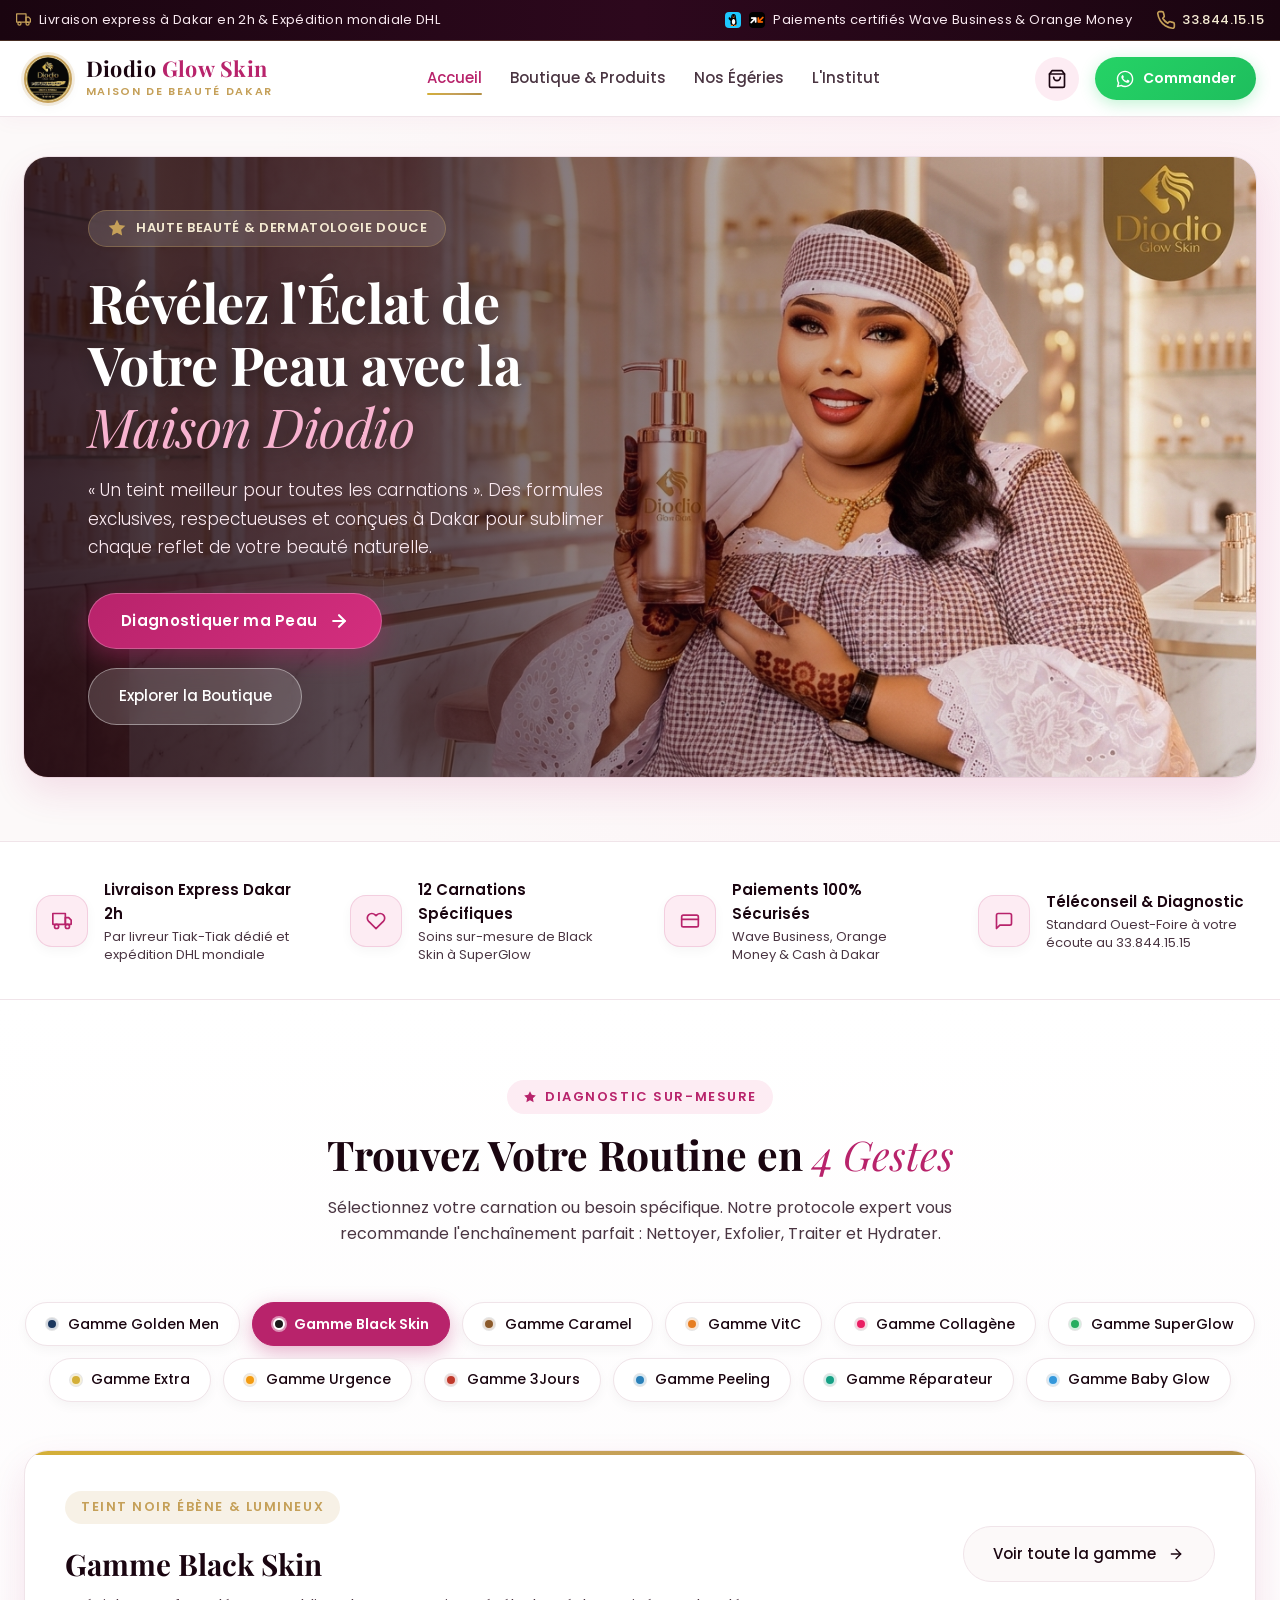
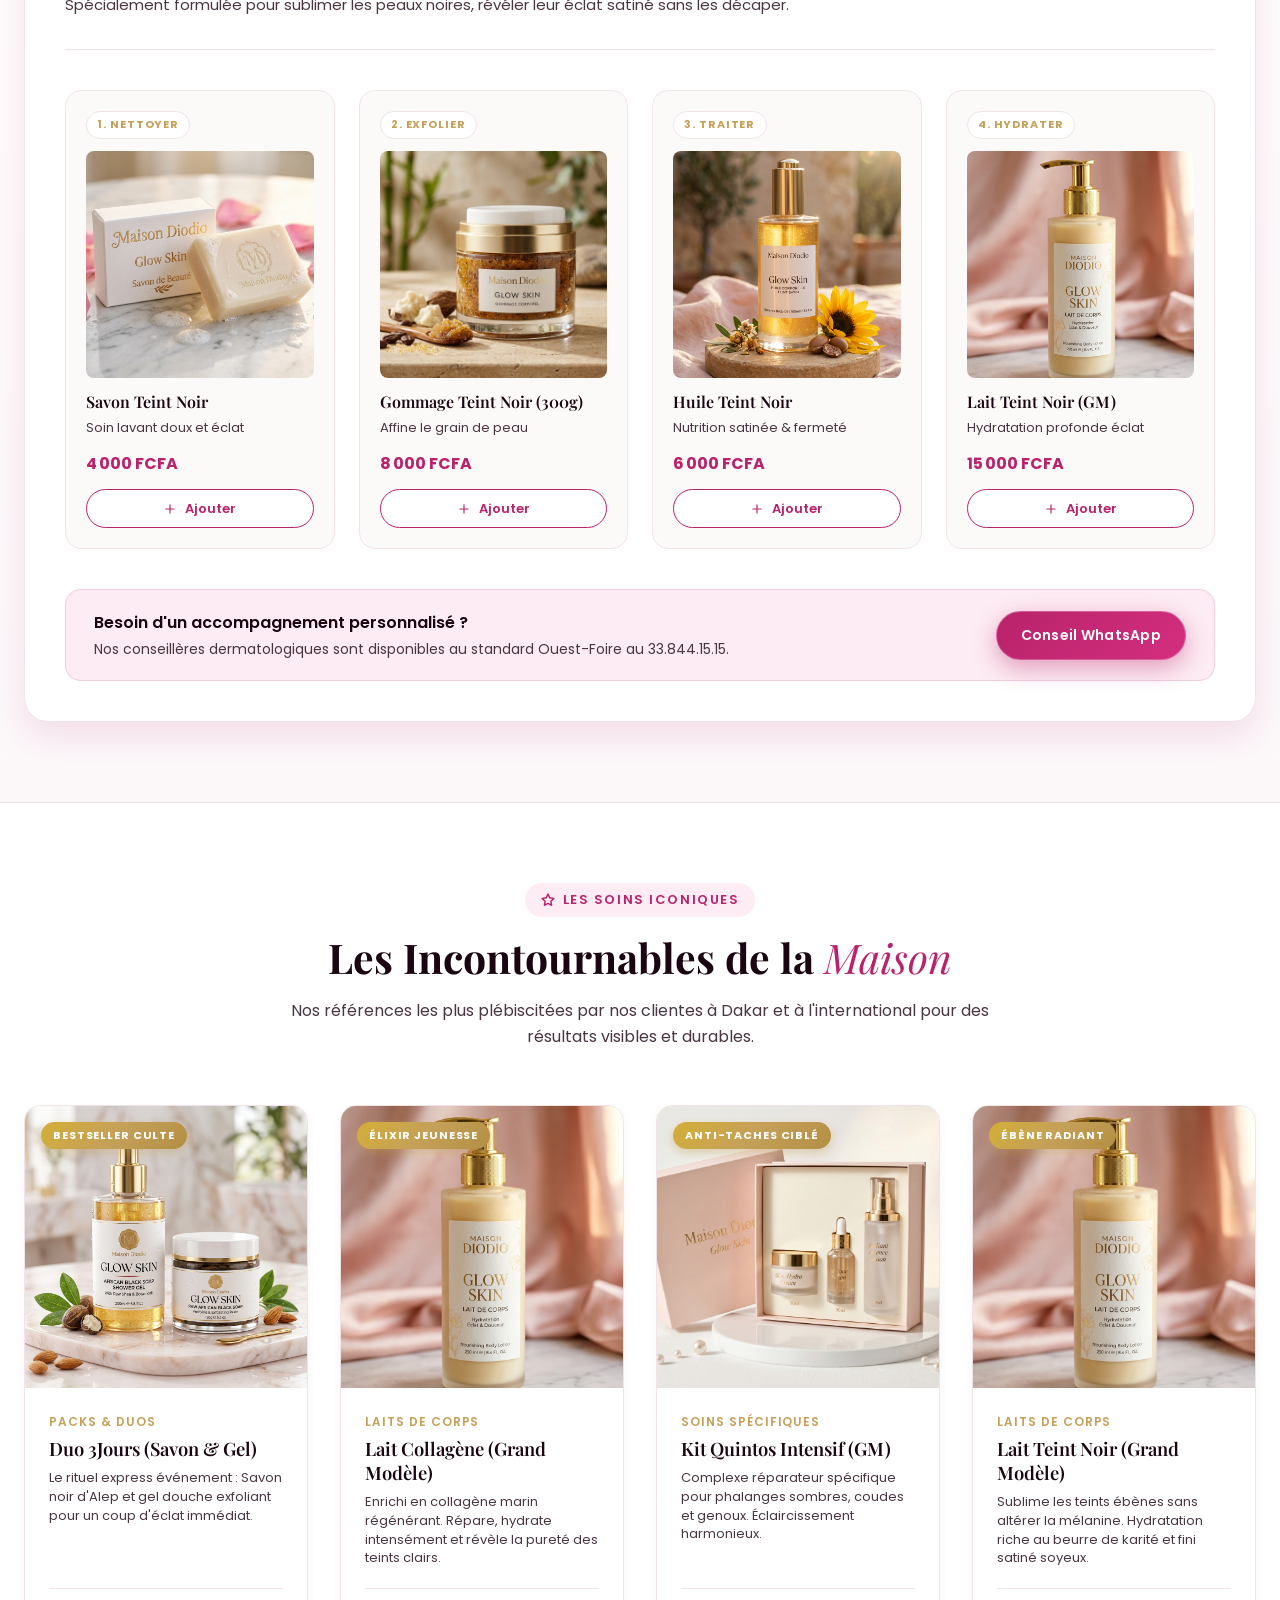
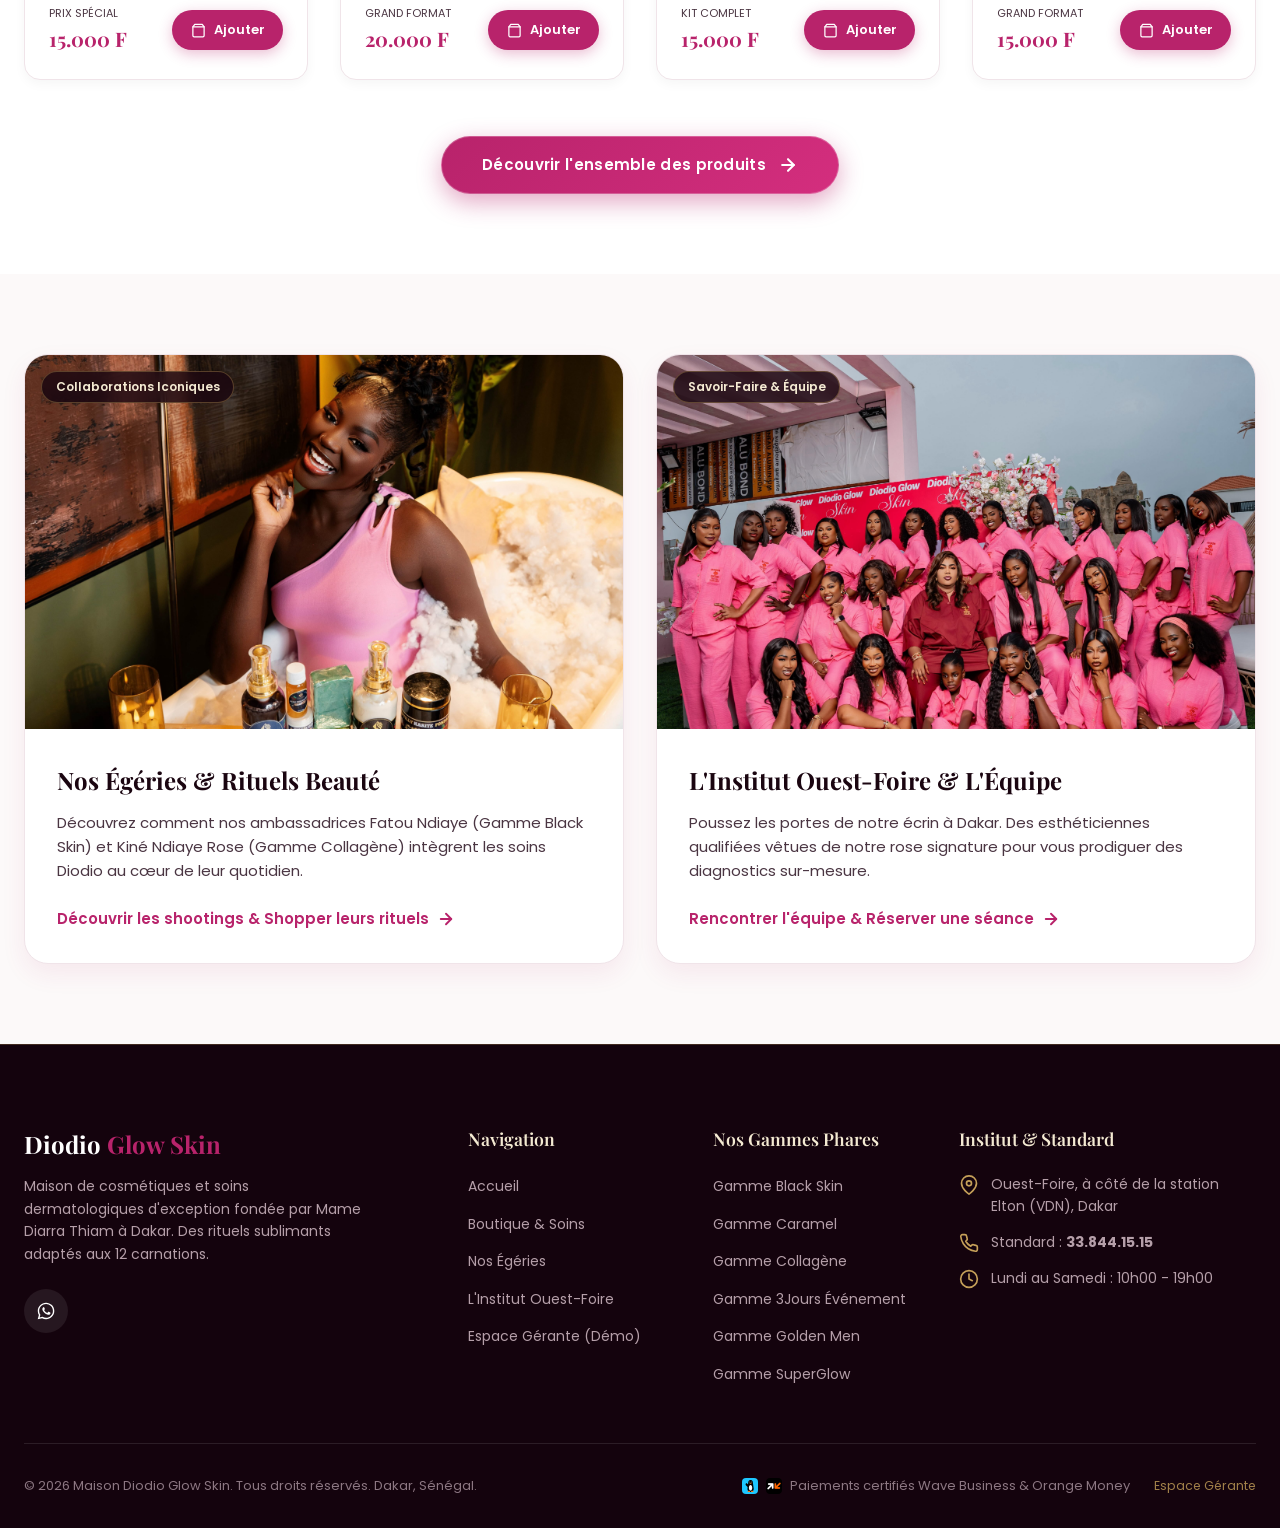
==== index.html @ 4cd46948 "feat: site e-commerce officiel Maison Diodio Glow Skin Dakar" ====
<!DOCTYPE html>
<html lang="fr">
<head>
  <meta charset="UTF-8">
  <meta name="viewport" content="width=device-width, initial-scale=1.0">
  <title>Maison Diodio Glow Skin — Haute Beauté & Soins pour Toutes les Carnations</title>
  <meta name="description" content="Découvrez les rituels de beauté et soins dermatologiques de la Maison Diodio Glow Skin à Dakar. Produits adaptés aux 12 carnations, livraison express 2h et paiement Wave / Orange Money.">
  <link rel="icon" type="image/jpeg" href="assets/images/logo.jpg">

  <!-- Polices Google Fonts (Playfair Display & Poppins) -->
  <link rel="preconnect" href="https://fonts.googleapis.com">
  <link rel="preconnect" href="https://fonts.gstatic.com" crossorigin>
  <link href="https://fonts.googleapis.com/css2?family=Playfair+Display:ital,wght@0,400;0,600;0,700;1,400&family=Poppins:wght@300;400;500;600;700&display=swap" rel="stylesheet">

  <!-- Feuille de styles -->
  <link rel="stylesheet" href="assets/css/style.css">
</head>
<body>

  <!-- ==========================================================================
       BARRE D'ANNONCE SUPÉRIEURE (TOP ANNOUNCEMENT BAR)
       ========================================================================== -->
  <aside class="top-bar" aria-label="Informations de livraison et contact">
    <div class="top-bar-inner">
      <div class="top-bar-item">
        <!-- Icône SVG Camionnette de livraison -->
        <span class="svg-icon gold">
          <svg viewBox="0 0 24 24" fill="none" stroke="currentColor" stroke-width="2" stroke-linecap="round" stroke-linejoin="round">
            <rect x="1" y="3" width="15" height="13"></rect>
            <polygon points="16 8 20 8 23 11 23 16 16 16 8"></polygon>
            <circle cx="5.5" cy="18.5" r="2.5"></circle>
            <circle cx="18.5" cy="18.5" r="2.5"></circle>
          </svg>
        </span>
        <span>Livraison express à Dakar en 2h & Expédition mondiale DHL</span>
      </div>

      <div class="top-bar-right">
        <div class="top-bar-item" style="display: flex; align-items: center; gap: 8px;">
          <img src="assets/images/wave_official_icon.png" alt="Wave" width="16" height="16" style="border-radius: 4px;">
          <img src="assets/images/orange_money_official_icon.png" alt="Orange Money" width="16" height="16" style="border-radius: 4px;">
          <span>Paiements certifiés Wave Business & Orange Money</span>
        </div>

        <a href="tel:338441515" class="top-bar-link">
          <!-- Icône SVG Téléphone -->
          <span class="svg-icon gold">
            <svg viewBox="0 0 24 24" fill="none" stroke="currentColor" stroke-width="2" stroke-linecap="round" stroke-linejoin="round">
              <path d="M22 16.92v3a2 2 0 0 1-2.18 2 19.79 19.79 0 0 1-8.63-3.07 19.5 19.5 0 0 1-6-6 19.79 19.79 0 0 1-3.07-8.67A2 2 0 0 1 4.11 2h3a2 2 0 0 1 2 1.72 12.84 12.84 0 0 0 .7 2.81 2 2 0 0 1-.45 2.11L8.09 9.91a16 16 0 0 0 6 6l1.27-1.27a2 2 0 0 1 2.11-.45 12.84 12.84 0 0 0 2.81.7A2 2 0 0 1 22 16.92z"></path>
            </svg>
          </span>
          <span>33.844.15.15</span>
        </a>
      </div>
    </div>
  </aside>

  <!-- ==========================================================================
       EN-TÊTE PRINCIPAL (STICKY HEADER)
       ========================================================================== -->
  <header class="main-header" id="main-header">
    <div class="header-container">
      <!-- Logo et Identité -->
      <a href="index.html" class="brand-logo-link" aria-label="Maison Diodio Glow Skin - Retour à l'accueil">
        <div class="brand-logo-badge">
          <img src="assets/images/logo.jpg" alt="Logo officiel Maison Diodio Glow Skin" width="48" height="48">
        </div>
        <div class="brand-name-group">
          <span class="brand-title">Diodio <span>Glow Skin</span></span>
          <span class="brand-subtitle">Maison de Beauté Dakar</span>
        </div>
      </a>

      <!-- Menu de Navigation Multi-Pages -->
      <nav class="nav-menu-wrapper" aria-label="Navigation principale">
        <ul class="nav-menu">
          <li><a href="index.html" class="nav-link active">Accueil</a></li>
          <li><a href="catalogue.html" class="nav-link">Boutique & Produits</a></li>
          <li><a href="egeries.html" class="nav-link">Nos Égéries</a></li>
          <li><a href="institut.html" class="nav-link">L'Institut</a></li>
        </ul>
      </nav>

      <!-- Actions Rapides -->
      <div class="header-actions">
        <!-- Bouton Panier avec Badge -->
        <button type="button" class="icon-button" id="cart-drawer-trigger" aria-label="Ouvrir le panier de commande">
          <!-- Icône SVG Sac de Shopping -->
          <span class="svg-icon">
            <svg viewBox="0 0 24 24" fill="none" stroke="currentColor" stroke-width="2" stroke-linecap="round" stroke-linejoin="round">
              <path d="M6 2L3 6v14a2 2 0 0 0 2 2h14a2 2 0 0 0 2-2V6l-3-4z"></path>
              <line x1="3" y1="6" x2="21" y2="6"></line>
              <path d="M16 10a4 4 0 0 1-8 0"></path>
            </svg>
          </span>
          <span class="badge-count cart-count" style="display: none;">0</span>
        </button>

        <!-- Bouton WhatsApp Officiel -->
        <a href="https://wa.me/221785466969?text=Bonjour%20Maison%20Diodio%20Glow%20Skin,%20je%20souhaite%20des%20conseils%20pour%20ma%20peau." target="_blank" rel="noopener noreferrer" class="btn-whatsapp-header">
          <!-- Icône SVG WhatsApp -->
          <span class="svg-icon white">
            <svg viewBox="0 0 24 24" fill="currentColor">
              <path d="M12.04 2C6.58 2 2.13 6.45 2.13 11.91C2.13 13.66 2.59 15.36 3.45 16.86L2.05 22L7.3 20.62C8.75 21.41 10.38 21.83 12.04 21.83C17.5 21.83 21.95 17.38 21.95 11.92C21.95 9.27 20.92 6.78 19.05 4.91C17.18 3.03 14.69 2 12.04 2M12.05 3.67C14.25 3.67 16.31 4.53 17.87 6.09C19.42 7.65 20.28 9.72 20.28 11.92C20.28 16.46 16.58 20.15 12.04 20.15C10.56 20.15 9.11 19.76 7.85 19L7.55 18.83L4.43 19.65L5.26 16.61L5.06 16.29C4.24 15 3.8 13.47 3.8 11.91C3.81 7.37 7.5 3.67 12.05 3.67M9.11 7.44C8.94 7.44 8.68 7.5 8.46 7.74C8.24 7.97 7.62 8.56 7.62 9.77C7.62 10.97 8.5 12.13 8.62 12.29C8.75 12.45 10.3 14.86 12.71 15.86C14.71 16.69 15.12 16.53 15.56 16.49C16 16.45 17 15.9 17.2 15.32C17.41 14.75 17.41 14.26 17.34 14.15C17.28 14.05 17.11 13.99 16.85 13.86C16.6 13.73 15.36 13.12 15.13 13.04C14.9 12.95 14.73 12.91 14.56 13.16C14.39 13.41 13.91 13.99 13.77 14.15C13.62 14.31 13.48 14.33 13.22 14.21C12.97 14.08 12.15 13.81 11.18 12.95C10.43 12.28 9.92 11.45 9.77 11.2C9.62 10.95 9.76 10.81 9.88 10.69C10 10.58 10.14 10.4 10.27 10.25C10.4 10.1 10.44 9.98 10.53 9.82C10.62 9.66 10.57 9.51 10.51 9.38C10.45 9.26 9.96 8.07 9.76 7.57C9.56 7.09 9.35 7.15 9.19 7.15L9.11 7.44Z"/>
            </svg>
          </span>
          <span>Commander</span>
        </a>
      </div>
    </div>
  </header>

  <!-- ==========================================================================
       SECTION HÉRO (PANORAMIQUE 16:9 HAUTE DÉFINITION)
       ========================================================================== -->
  <main>
    <section class="hero-section" id="hero">
      <div class="hero-wrapper">
        <div class="hero-banner-visual">
          <img src="assets/images/banniere_diodio_16_9.jpg" alt="Fondatrice de la Maison Diodio Glow Skin présentant un soin d'exception dans son institut" width="1920" height="1080">
          <div class="hero-banner-overlay">
            <div class="hero-content">
              <div class="hero-pill-badge">
                <!-- Icône SVG Étoile / Éclat -->
                <span class="svg-icon gold">
                  <svg viewBox="0 0 24 24" fill="currentColor">
                    <polygon points="12 2 15.09 8.26 22 9.27 17 14.14 18.18 21.02 12 17.77 5.82 21.02 7 14.14 2 9.27 8.91 8.26 12 2"></polygon>
                  </svg>
                </span>
                <span>Haute Beauté & Dermatologie Douce</span>
              </div>

              <h1 class="hero-title">
                Révélez l'Éclat de Votre Peau avec la <em>Maison Diodio</em>
              </h1>

              <p class="hero-subtitle">
                « Un teint meilleur pour toutes les carnations ». Des formules exclusives, respectueuses et conçues à Dakar pour sublimer chaque reflet de votre beauté naturelle.
              </p>

              <div class="hero-actions">
                <a href="#diagnostic" class="btn-primary-luxury">
                  <span>Diagnostiquer ma Peau</span>
                  <!-- Icône SVG Flèche droite -->
                  <span class="svg-icon white">
                    <svg viewBox="0 0 24 24" fill="none" stroke="currentColor" stroke-width="2.5" stroke-linecap="round" stroke-linejoin="round">
                      <line x1="5" y1="12" x2="19" y2="12"></line>
                      <polyline points="12 5 19 12 12 19"></polyline>
                    </svg>
                  </span>
                </a>

                <a href="catalogue.html" class="btn-secondary-luxury">
                  <span>Explorer la Boutique</span>
                </a>
              </div>
            </div>
          </div>
        </div>
      </div>
    </section>

    <!-- ==========================================================================
         BANDEAU DE RÉASSURANCE & VALEURS (4 TRUST BADGES)
         ========================================================================== -->
    <section class="trust-strip" aria-label="Engagements et garanties Maison Diodio">
      <div class="trust-container">
        <!-- Badge 1 : Livraison Express -->
        <div class="trust-card">
          <div class="trust-icon-badge">
            <span class="svg-icon">
              <svg viewBox="0 0 24 24" fill="none" stroke="currentColor" stroke-width="2" stroke-linecap="round" stroke-linejoin="round">
                <rect x="1" y="3" width="15" height="13"></rect>
                <polygon points="16 8 20 8 23 11 23 16 16 16 8"></polygon>
                <circle cx="5.5" cy="18.5" r="2.5"></circle>
                <circle cx="18.5" cy="18.5" r="2.5"></circle>
              </svg>
            </span>
          </div>
          <div class="trust-card-text">
            <h4>Livraison Express Dakar 2h</h4>
            <p>Par livreur Tiak-Tiak dédié et expédition DHL mondiale</p>
          </div>
        </div>

        <!-- Badge 2 : 12 Carnations -->
        <div class="trust-card">
          <div class="trust-icon-badge">
            <span class="svg-icon">
              <svg viewBox="0 0 24 24" fill="none" stroke="currentColor" stroke-width="2" stroke-linecap="round" stroke-linejoin="round">
                <path d="M20.84 4.61a5.5 5.5 0 0 0-7.78 0L12 5.67l-1.06-1.06a5.5 5.5 0 0 0-7.78 7.78l1.06 1.06L12 21.23l7.78-7.78 1.06-1.06a5.5 5.5 0 0 0 0-7.78z"></path>
              </svg>
            </span>
          </div>
          <div class="trust-card-text">
            <h4>12 Carnations Spécifiques</h4>
            <p>Soins sur-mesure de Black Skin à SuperGlow</p>
          </div>
        </div>

        <!-- Badge 3 : Paiements Officiels -->
        <div class="trust-card">
          <div class="trust-icon-badge">
            <span class="svg-icon">
              <svg viewBox="0 0 24 24" fill="none" stroke="currentColor" stroke-width="2" stroke-linecap="round" stroke-linejoin="round">
                <rect x="2" y="5" width="20" height="14" rx="2"></rect>
                <line x1="2" y1="10" x2="22" y2="10"></line>
              </svg>
            </span>
          </div>
          <div class="trust-card-text">
            <h4>Paiements 100% Sécurisés</h4>
            <p>Wave Business, Orange Money & Cash à Dakar</p>
          </div>
        </div>

        <!-- Badge 4 : Conseil Spécialisé -->
        <div class="trust-card">
          <div class="trust-icon-badge">
            <span class="svg-icon">
              <svg viewBox="0 0 24 24" fill="none" stroke="currentColor" stroke-width="2" stroke-linecap="round" stroke-linejoin="round">
                <path d="M21 15a2 2 0 0 1-2 2H7l-4 4V5a2 2 0 0 1 2-2h14a2 2 0 0 1 2 2z"></path>
              </svg>
            </span>
          </div>
          <div class="trust-card-text">
            <h4>Téléconseil & Diagnostic</h4>
            <p>Standard Ouest-Foire à votre écoute au 33.844.15.15</p>
          </div>
        </div>
      </div>
    </section>

    <!-- ==========================================================================
         SECTION 1 : DIAGNOSTIC DES 12 CARNATIONS (« Trouvez Votre Routine »)
         ========================================================================== -->
    <section class="diagnostic-section section-py" id="diagnostic">
      <div class="section-container">
        <div class="section-header">
          <span class="section-tag">
            <span class="svg-icon" style="width: 14px; height: 14px;">
              <svg viewBox="0 0 24 24" fill="currentColor">
                <polygon points="12 2 15.09 8.26 22 9.27 17 14.14 18.18 21.02 12 17.77 5.82 21.02 7 14.14 2 9.27 8.91 8.26 12 2"></polygon>
              </svg>
            </span>
            <span>Diagnostic Sur-Mesure</span>
          </span>
          <h2 class="section-title">Trouvez Votre Routine en <em>4 Gestes</em></h2>
          <p class="section-desc">
            Sélectionnez votre carnation ou besoin spécifique. Notre protocole expert vous recommande l'enchaînement parfait : Nettoyer, Exfolier, Traiter et Hydrater.
          </p>
        </div>

        <!-- Onglets des 12 Carnations (générés dynamiquement) -->
        <div class="carnations-nav" id="carnations-nav"></div>

        <!-- Résultat Interactif de la Routine -->
        <div class="diagnostic-result-card" id="diagnostic-result-card"></div>
      </div>
    </section>

    <!-- ==========================================================================
         SECTION 2 : BESTSELLERS & DUOS SIGNATURES
         ========================================================================== -->
    <section class="bestsellers-section section-py" id="bestsellers">
      <div class="section-container">
        <div class="section-header">
          <span class="section-tag">
            <span class="svg-icon" style="width: 14px; height: 14px;">
              <svg viewBox="0 0 24 24" fill="none" stroke="currentColor" stroke-width="2.5" stroke-linecap="round" stroke-linejoin="round">
                <polygon points="12 2 15.09 8.26 22 9.27 17 14.14 18.18 21.02 12 17.77 5.82 21.02 7 14.14 2 9.27 8.91 8.26 12 2"></polygon>
              </svg>
            </span>
            <span>Les Soins Iconiques</span>
          </span>
          <h2 class="section-title">Les Incontournables de la <em>Maison</em></h2>
          <p class="section-desc">
            Nos références les plus plébiscitées par nos clientes à Dakar et à l'international pour des résultats visibles et durables.
          </p>
        </div>

        <div class="products-grid-4">
          <!-- Bestseller 1 : Duo 3Jours -->
          <article class="product-card">
            <span class="product-card-badge">Bestseller Culte</span>
            <div class="product-thumb-wrapper">
              <img src="assets/images/produits/duo_3jours.jpg" alt="Duo 3Jours Savon Noir et Gel Douche" loading="lazy">
            </div>
            <div class="product-details">
              <span class="product-category-tag">Packs & Duos</span>
              <h3 class="product-title">Duo 3Jours (Savon & Gel)</h3>
              <p class="product-desc">Le rituel express événement : Savon noir d'Alep et gel douche exfoliant pour un coup d'éclat immédiat.</p>
              <div class="product-bottom-row">
                <div class="product-price-box">
                  <span class="product-price-label">Prix Spécial</span>
                  <span class="product-price-val">15.000 F</span>
                </div>
                <button type="button" class="btn-card-add" onclick='window.cartApp.addItem({ nom: "Duo 3Jours (Savon & Gel)", prix: 15000, img: "assets/images/produits/duo_3jours.jpg", format: "Pack Duo" })'>
                  <span class="svg-icon white" style="width: 15px; height: 15px;">
                    <svg viewBox="0 0 24 24" fill="none" stroke="currentColor" stroke-width="2" stroke-linecap="round" stroke-linejoin="round">
                      <path d="M6 2L3 6v14a2 2 0 0 0 2 2h14a2 2 0 0 0 2-2V6l-3-4z"></path>
                      <line x1="3" y1="6" x2="21" y2="6"></line>
                    </svg>
                  </span>
                  <span>Ajouter</span>
                </button>
              </div>
            </div>
          </article>

          <!-- Bestseller 2 : Lait Collagène GM -->
          <article class="product-card">
            <span class="product-card-badge">Élixir Jeunesse</span>
            <div class="product-thumb-wrapper">
              <img src="assets/images/produits/lait_collagene.jpg" alt="Lait Collagène Grand Modèle" loading="lazy">
            </div>
            <div class="product-details">
              <span class="product-category-tag">Laits de Corps</span>
              <h3 class="product-title">Lait Collagène (Grand Modèle)</h3>
              <p class="product-desc">Enrichi en collagène marin régénérant. Répare, hydrate intensément et révèle la pureté des teints clairs.</p>
              <div class="product-bottom-row">
                <div class="product-price-box">
                  <span class="product-price-label">Grand Format</span>
                  <span class="product-price-val">20.000 F</span>
                </div>
                <button type="button" class="btn-card-add" onclick='window.cartApp.addItem({ nom: "Lait Collagène (Grand Modèle)", prix: 20000, img: "assets/images/produits/lait_collagene.jpg", format: "GM (500ml)" })'>
                  <span class="svg-icon white" style="width: 15px; height: 15px;">
                    <svg viewBox="0 0 24 24" fill="none" stroke="currentColor" stroke-width="2" stroke-linecap="round" stroke-linejoin="round">
                      <path d="M6 2L3 6v14a2 2 0 0 0 2 2h14a2 2 0 0 0 2-2V6l-3-4z"></path>
                      <line x1="3" y1="6" x2="21" y2="6"></line>
                    </svg>
                  </span>
                  <span>Ajouter</span>
                </button>
              </div>
            </div>
          </article>

          <!-- Bestseller 3 : Kit Quintos GM -->
          <article class="product-card">
            <span class="product-card-badge">Anti-Taches Ciblé</span>
            <div class="product-thumb-wrapper">
              <img src="assets/images/produits/kit_quintos_gm.jpg" alt="Kit Quintos Anti-Taches Grand Modèle" loading="lazy">
            </div>
            <div class="product-details">
              <span class="product-category-tag">Soins Spécifiques</span>
              <h3 class="product-title">Kit Quintos Intensif (GM)</h3>
              <p class="product-desc">Complexe réparateur spécifique pour phalanges sombres, coudes et genoux. Éclaircissement harmonieux.</p>
              <div class="product-bottom-row">
                <div class="product-price-box">
                  <span class="product-price-label">Kit Complet</span>
                  <span class="product-price-val">15.000 F</span>
                </div>
                <button type="button" class="btn-card-add" onclick='window.cartApp.addItem({ nom: "Kit Quintos Intensif (GM)", prix: 15000, img: "assets/images/produits/kit_quintos_gm.jpg", format: "Grand Modèle" })'>
                  <span class="svg-icon white" style="width: 15px; height: 15px;">
                    <svg viewBox="0 0 24 24" fill="none" stroke="currentColor" stroke-width="2" stroke-linecap="round" stroke-linejoin="round">
                      <path d="M6 2L3 6v14a2 2 0 0 0 2 2h14a2 2 0 0 0 2-2V6l-3-4z"></path>
                      <line x1="3" y1="6" x2="21" y2="6"></line>
                    </svg>
                  </span>
                  <span>Ajouter</span>
                </button>
              </div>
            </div>
          </article>

          <!-- Bestseller 4 : Lait Teint Noir GM -->
          <article class="product-card">
            <span class="product-card-badge">Ébène Radiant</span>
            <div class="product-thumb-wrapper">
              <img src="assets/images/produits/lait_teint_noir.jpg" alt="Lait Teint Noir Grand Modèle" loading="lazy">
            </div>
            <div class="product-details">
              <span class="product-category-tag">Laits de Corps</span>
              <h3 class="product-title">Lait Teint Noir (Grand Modèle)</h3>
              <p class="product-desc">Sublime les teints ébènes sans altérer la mélanine. Hydratation riche au beurre de karité et fini satiné soyeux.</p>
              <div class="product-bottom-row">
                <div class="product-price-box">
                  <span class="product-price-label">Grand Format</span>
                  <span class="product-price-val">15.000 F</span>
                </div>
                <button type="button" class="btn-card-add" onclick='window.cartApp.addItem({ nom: "Lait Teint Noir (Grand Modèle)", prix: 15000, img: "assets/images/produits/lait_teint_noir.jpg", format: "GM (500ml)" })'>
                  <span class="svg-icon white" style="width: 15px; height: 15px;">
                    <svg viewBox="0 0 24 24" fill="none" stroke="currentColor" stroke-width="2" stroke-linecap="round" stroke-linejoin="round">
                      <path d="M6 2L3 6v14a2 2 0 0 0 2 2h14a2 2 0 0 0 2-2V6l-3-4z"></path>
                      <line x1="3" y1="6" x2="21" y2="6"></line>
                    </svg>
                  </span>
                  <span>Ajouter</span>
                </button>
              </div>
            </div>
          </article>
        </div>

        <div style="text-align: center; margin-top: 3.5rem;">
          <a href="catalogue.html" class="btn-primary-luxury" style="padding: 1rem 2.5rem;">
            <span>Découvrir l'ensemble des produits</span>
            <span class="svg-icon white">
              <svg viewBox="0 0 24 24" fill="none" stroke="currentColor" stroke-width="2.5" stroke-linecap="round" stroke-linejoin="round">
                <line x1="5" y1="12" x2="19" y2="12"></line>
                <polyline points="12 5 19 12 12 19"></polyline>
              </svg>
            </span>
          </a>
        </div>
      </div>
    </section>

    <!-- ==========================================================================
         SECTION 3 : TEASERS DÉCOUVERTE (ÉGÉRIES & INSTITUT)
         ========================================================================== -->
    <section class="split-teasers-section section-py">
      <div class="section-container">
        <div class="teasers-grid">
          <!-- Carte Teaser Égéries -->
          <article class="teaser-card">
            <div class="teaser-media">
              <span class="teaser-badge">Collaborations Iconiques</span>
              <img src="assets/images/egeries/fatou_ndiaye/instasave.website_768310028_18097070144365689_4675408434423557091_n.jpg" alt="Fatou Ndiaye égérie officielle Maison Diodio Glow Skin" loading="lazy">
            </div>
            <div class="teaser-body">
              <h3 class="teaser-title">Nos Égéries & Rituels Beauté</h3>
              <p class="teaser-desc">
                Découvrez comment nos ambassadrices Fatou Ndiaye (Gamme Black Skin) et Kiné Ndiaye Rose (Gamme Collagène) intègrent les soins Diodio au cœur de leur quotidien.
              </p>
              <a href="egeries.html" class="teaser-cta-link">
                <span>Découvrir les shootings & Shopper leurs rituels</span>
                <span class="svg-icon pink" style="width: 18px; height: 18px;">
                  <svg viewBox="0 0 24 24" fill="none" stroke="currentColor" stroke-width="2.5" stroke-linecap="round" stroke-linejoin="round">
                    <line x1="5" y1="12" x2="19" y2="12"></line>
                    <polyline points="12 5 19 12 12 19"></polyline>
                  </svg>
                </span>
              </a>
            </div>
          </article>

          <!-- Carte Teaser Institut -->
          <article class="teaser-card">
            <div class="teaser-media">
              <span class="teaser-badge">Savoir-Faire & Équipe</span>
              <img src="assets/images/equipe/instasave.website_849909366_18103958204365689_6840412549825750762_n.jpg" alt="Équipe officielle en uniforme rose Maison Diodio" loading="lazy">
            </div>
            <div class="teaser-body">
              <h3 class="teaser-title">L'Institut Ouest-Foire & L'Équipe</h3>
              <p class="teaser-desc">
                Poussez les portes de notre écrin à Dakar. Des esthéticiennes qualifiées vêtues de notre rose signature pour vous prodiguer des diagnostics sur-mesure.
              </p>
              <a href="institut.html" class="teaser-cta-link">
                <span>Rencontrer l'équipe & Réserver une séance</span>
                <span class="svg-icon pink" style="width: 18px; height: 18px;">
                  <svg viewBox="0 0 24 24" fill="none" stroke="currentColor" stroke-width="2.5" stroke-linecap="round" stroke-linejoin="round">
                    <line x1="5" y1="12" x2="19" y2="12"></line>
                    <polyline points="12 5 19 12 12 19"></polyline>
                  </svg>
                </span>
              </a>
            </div>
          </article>
        </div>
      </div>
    </section>
  </main>

  <!-- ==========================================================================
       PIED DE PAGE LUXE (FOOTER)
       ========================================================================== -->
  <footer class="footer-luxury">
    <div class="footer-container">
      <div class="footer-top-grid">
        <!-- Colonne 1 : Marque -->
        <div class="footer-brand">
          <h3>Diodio <span>Glow Skin</span></h3>
          <p>
            Maison de cosmétiques et soins dermatologiques d'exception fondée par Mame Diarra Thiam à Dakar. Des rituels sublimants adaptés aux 12 carnations.
          </p>
          <div style="display: flex; gap: 0.85rem; margin-top: 1rem;">
            <a href="https://wa.me/221785466969" target="_blank" rel="noopener noreferrer" class="icon-button" style="background: rgba(255,255,255,0.08); color: var(--color-white);" aria-label="WhatsApp">
              <span class="svg-icon">
                <svg viewBox="0 0 24 24" fill="currentColor">
                  <path d="M12.04 2C6.58 2 2.13 6.45 2.13 11.91C2.13 13.66 2.59 15.36 3.45 16.86L2.05 22L7.3 20.62C8.75 21.41 10.38 21.83 12.04 21.83C17.5 21.83 21.95 17.38 21.95 11.92C21.95 9.27 20.92 6.78 19.05 4.91C17.18 3.03 14.69 2 12.04 2M12.05 3.67C14.25 3.67 16.31 4.53 17.87 6.09C19.42 7.65 20.28 9.72 20.28 11.92C20.28 16.46 16.58 20.15 12.04 20.15C10.56 20.15 9.11 19.76 7.85 19L7.55 18.83L4.43 19.65L5.26 16.61L5.06 16.29C4.24 15 3.8 13.47 3.8 11.91C3.81 7.37 7.5 3.67 12.05 3.67M9.11 7.44C8.94 7.44 8.68 7.5 8.46 7.74C8.24 7.97 7.62 8.56 7.62 9.77C7.62 10.97 8.5 12.13 8.62 12.29C8.75 12.45 10.3 14.86 12.71 15.86C14.71 16.69 15.12 16.53 15.56 16.49C16 16.45 17 15.9 17.2 15.32C17.41 14.75 17.41 14.26 17.34 14.15C17.28 14.05 17.11 13.99 16.85 13.86C16.6 13.73 15.36 13.12 15.13 13.04C14.9 12.95 14.73 12.91 14.56 13.16C14.39 13.41 13.91 13.99 13.77 14.15C13.62 14.31 13.48 14.33 13.22 14.21C12.97 14.08 12.15 13.81 11.18 12.95C10.43 12.28 9.92 11.45 9.77 11.2C9.62 10.95 9.76 10.81 9.88 10.69C10 10.58 10.14 10.4 10.27 10.25C10.4 10.1 10.44 9.98 10.53 9.82C10.62 9.66 10.57 9.51 10.51 9.38C10.45 9.26 9.96 8.07 9.76 7.57C9.56 7.09 9.35 7.15 9.19 7.15L9.11 7.44Z"/>
                </svg>
              </span>
            </a>
          </div>
        </div>

        <!-- Colonne 2 : Navigation -->
        <div class="footer-nav-col">
          <h4>Navigation</h4>
          <ul class="footer-nav-list">
            <li><a href="index.html">Accueil</a></li>
            <li><a href="catalogue.html">Boutique & Soins</a></li>
            <li><a href="egeries.html">Nos Égéries</a></li>
            <li><a href="institut.html">L'Institut Ouest-Foire</a></li>
            <li><a href="admin.html">Espace Gérante (Démo)</a></li>
          </ul>
        </div>

        <!-- Colonne 3 : Les 12 Gammes -->
        <div class="footer-nav-col">
          <h4>Nos Gammes Phares</h4>
          <ul class="footer-nav-list">
            <li><a href="catalogue.html?carnation=2">Gamme Black Skin</a></li>
            <li><a href="catalogue.html?carnation=3">Gamme Caramel</a></li>
            <li><a href="catalogue.html?carnation=5">Gamme Collagène</a></li>
            <li><a href="catalogue.html?carnation=9">Gamme 3Jours Événement</a></li>
            <li><a href="catalogue.html?carnation=1">Gamme Golden Men</a></li>
            <li><a href="catalogue.html?carnation=6">Gamme SuperGlow</a></li>
          </ul>
        </div>

        <!-- Colonne 4 : Coordonnées & Salons -->
        <div class="footer-nav-col">
          <h4>Institut & Standard</h4>
          <div class="footer-contact-items">
            <div class="footer-contact-row">
              <span class="svg-icon">
                <svg viewBox="0 0 24 24" fill="none" stroke="currentColor" stroke-width="2" stroke-linecap="round" stroke-linejoin="round">
                  <path d="M21 10c0 7-9 13-9 13s-9-6-9-13a9 9 0 0 1 18 0z"></path>
                  <circle cx="12" cy="10" r="3"></circle>
                </svg>
              </span>
              <span>Ouest-Foire, à côté de la station Elton (VDN), Dakar</span>
            </div>
            <div class="footer-contact-row">
              <span class="svg-icon">
                <svg viewBox="0 0 24 24" fill="none" stroke="currentColor" stroke-width="2" stroke-linecap="round" stroke-linejoin="round">
                  <path d="M22 16.92v3a2 2 0 0 1-2.18 2 19.79 19.79 0 0 1-8.63-3.07 19.5 19.5 0 0 1-6-6 19.79 19.79 0 0 1-3.07-8.67A2 2 0 0 1 4.11 2h3a2 2 0 0 1 2 1.72 12.84 12.84 0 0 0 .7 2.81 2 2 0 0 1-.45 2.11L8.09 9.91a16 16 0 0 0 6 6l1.27-1.27a2 2 0 0 1 2.11-.45 12.84 12.84 0 0 0 2.81.7A2 2 0 0 1 22 16.92z"></path>
                </svg>
              </span>
              <span>Standard : <strong>33.844.15.15</strong></span>
            </div>
            <div class="footer-contact-row">
              <span class="svg-icon">
                <svg viewBox="0 0 24 24" fill="none" stroke="currentColor" stroke-width="2" stroke-linecap="round" stroke-linejoin="round">
                  <circle cx="12" cy="12" r="10"></circle>
                  <polyline points="12 6 12 12 16 14"></polyline>
                </svg>
              </span>
              <span>Lundi au Samedi : 10h00 - 19h00</span>
            </div>
          </div>
        </div>
      </div>

      <div class="footer-bottom-bar">
        <p>&copy; 2026 Maison Diodio Glow Skin. Tous droits réservés. Dakar, Sénégal.</p>
        <div class="footer-bottom-links" style="display: flex; align-items: center; gap: 8px; flex-wrap: wrap;">
          <img src="assets/images/wave_official_icon.png" alt="Wave" width="16" height="16" style="border-radius: 4px;">
          <img src="assets/images/orange_money_official_icon.png" alt="Orange Money" width="16" height="16" style="border-radius: 4px;">
          <span>Paiements certifiés Wave Business & Orange Money</span>
          <a href="admin.html" style="color: var(--color-gold); font-size: 0.775rem; text-decoration: none; opacity: 0.8; margin-left: 1rem;">Espace Gérante</a>
        </div>
      </div>
    </div>
  </footer>

  <!-- ==========================================================================
       VOLET PANIER LATÉRAL (CART DRAWER)
       ========================================================================== -->
  <div class="drawer-overlay" id="drawer-overlay"></div>
  
  <aside class="cart-drawer" id="cart-drawer" aria-label="Panier de commande">
    <div class="drawer-header">
      <h3>
        <span class="svg-icon pink">
          <svg viewBox="0 0 24 24" fill="none" stroke="currentColor" stroke-width="2" stroke-linecap="round" stroke-linejoin="round">
            <path d="M6 2L3 6v14a2 2 0 0 0 2 2h14a2 2 0 0 0 2-2V6l-3-4z"></path>
            <line x1="3" y1="6" x2="21" y2="6"></line>
            <path d="M16 10a4 4 0 0 1-8 0"></path>
          </svg>
        </span>
        <span>Mon Panier Soins</span>
      </h3>
      <button type="button" class="drawer-close-btn" id="drawer-close-btn" aria-label="Fermer le panier">
        <span class="svg-icon">
          <svg viewBox="0 0 24 24" fill="none" stroke="currentColor" stroke-width="2" stroke-linecap="round" stroke-linejoin="round">
            <line x1="18" y1="6" x2="6" y2="18"></line>
            <line x1="6" y1="6" x2="18" y2="18"></line>
          </svg>
        </span>
      </button>
    </div>

    <div class="drawer-body" id="drawer-body">
      <!-- Rendu dynamique par CartManager -->
    </div>

    <div class="drawer-footer">
      <div class="drawer-subtotal">
        <span>Sous-total estimé</span>
        <strong id="drawer-subtotal-price">0 FCFA</strong>
      </div>
      <a href="checkout.html" class="btn-checkout-drawer" id="btn-checkout-drawer" style="text-decoration: none; text-align: center; justify-content: center;">
        <span>Finaliser la Commande</span>
        <span class="svg-icon white">
          <svg viewBox="0 0 24 24" fill="none" stroke="currentColor" stroke-width="2" stroke-linecap="round" stroke-linejoin="round">
            <line x1="5" y1="12" x2="19" y2="12"></line>
            <polyline points="12 5 19 12 12 19"></polyline>
          </svg>
        </span>
      </a>
    </div>
  </aside>

  <!-- Script de données produits et applicatif -->
  <script src="data/produits_diodio.js"></script>
  <script src="assets/js/app.js"></script>
</body>
</html>
---- assets/css/style.css ----
/* ==========================================================================
   MAISON DIODIO GLOW SKIN — DESIGN SYSTEM & LUXURY STYLES
   Univers : Haute Beauté, Pink Glam, Or Champagne & Marbre Blanc
   Directives : Zéro émoji, 100% SVG épuré, Typographies Playfair & Poppins
   ========================================================================== */

@import url('https://fonts.googleapis.com/css2?family=Playfair+Display:ital,wght@0,400;0,600;0,700;1,400&family=Poppins:wght@300;400;500;600;700&display=swap');

:root {
  /* Chromatique Principale */
  --color-primary: #B8236B;          /* Rose Signature Diodio */
  --color-primary-hover: #981754;
  --color-accent: #E91E63;           /* Rose Fushia Vif */
  --color-soft-pink: #FDECF3;        /* Fond Rose Poudré Doux */
  --color-soft-pink-hover: #F8D8E5;
  --color-rose-badge: rgba(184, 35, 107, 0.08);

  /* Touches d'Or & Métaux Nobles */
  --color-gold: #C5A059;             /* Or Champagne */
  --color-gold-hover: #B08B44;
  --color-gold-light: #F4EAD2;
  --color-gold-border: rgba(197, 160, 89, 0.35);
  --color-gold-gradient: linear-gradient(135deg, #D4AF37 0%, #C5A059 50%, #B38F43 100%);

  /* Neutres, Profondeurs & Marbre */
  --color-dark: #1A0510;             /* Noir Prune Velours */
  --color-dark-muted: #4A3542;
  --color-marble: #FCF9F9;           /* Fond marbre très doux */
  --color-white: #FFFFFF;
  --color-border: #F0E4E9;
  --color-border-light: rgba(240, 228, 233, 0.6);

  /* Typographie */
  --font-serif: 'Playfair Display', Georgia, serif;
  --font-sans: 'Poppins', -apple-system, BlinkMacSystemFont, 'Segoe UI', Roboto, sans-serif;

  /* Ombres & Lueurs */
  --shadow-sm: 0 4px 12px rgba(26, 5, 16, 0.04);
  --shadow-md: 0 10px 25px rgba(184, 35, 107, 0.08);
  --shadow-lg: 0 16px 36px rgba(184, 35, 107, 0.12);
  --shadow-gold: 0 8px 24px rgba(197, 160, 89, 0.25);
  --shadow-drawer: -8px 0 35px rgba(26, 5, 16, 0.22);

  /* Rayons de courbure */
  --radius-sm: 8px;
  --radius-md: 16px;
  --radius-lg: 24px;
  --radius-pill: 9999px;

  /* Transitions */
  --transition-fast: 0.2s cubic-bezier(0.16, 1, 0.3, 1);
  --transition-smooth: 0.35s cubic-bezier(0.16, 1, 0.3, 1);
}

/* ==========================================================================
   RESET & FONDATIONS
   ========================================================================== */
*, *::before, *::after {
  box-sizing: border-box;
  margin: 0;
  padding: 0;
}

html {
  scroll-behavior: smooth;
  font-size: 16px;
  -webkit-font-smoothing: antialiased;
}

body {
  font-family: var(--font-sans);
  background-color: var(--color-marble);
  color: var(--color-dark);
  line-height: 1.6;
  overflow-x: hidden;
}

img {
  max-width: 100%;
  height: auto;
  display: block;
}

a {
  text-decoration: none;
  color: inherit;
  transition: color var(--transition-fast);
}

button {
  font-family: inherit;
  cursor: pointer;
  border: none;
  outline: none;
  background: none;
}

/* ==========================================================================
   ICÔNES SVG STANDARDISÉES
   ========================================================================== */
.svg-icon {
  display: inline-flex;
  align-items: center;
  justify-content: center;
  width: 20px;
  height: 20px;
  flex-shrink: 0;
  transition: transform var(--transition-fast), stroke var(--transition-fast);
}

.svg-icon svg {
  width: 100%;
  height: 100%;
  display: block;
}

.svg-icon.gold {
  color: var(--color-gold);
}

.svg-icon.pink {
  color: var(--color-primary);
}

.svg-icon.white {
  color: var(--color-white);
}

/* ==========================================================================
   BARRE D'ANNONCE SUPÉRIEURE (TOP ANNOUNCEMENT BAR)
   ========================================================================== */
.top-bar {
  background: linear-gradient(90deg, #1A0510 0%, #2D081D 50%, #1A0510 100%);
  color: #F8E8EF;
  font-size: 0.8125rem;
  letter-spacing: 0.03em;
  padding: 0.6rem 1rem;
  border-bottom: 1px solid rgba(197, 160, 89, 0.25);
  position: relative;
  z-index: 101;
}

.top-bar-inner {
  max-width: 1320px;
  margin: 0 auto;
  display: flex;
  align-items: center;
  justify-content: space-between;
  gap: 1rem;
}

.top-bar-item {
  display: inline-flex;
  align-items: center;
  gap: 0.5rem;
  font-weight: 400;
}

.top-bar-item .svg-icon {
  width: 15px;
  height: 15px;
  color: var(--color-gold);
}

.top-bar-right {
  display: flex;
  align-items: center;
  gap: 1.5rem;
}

.top-bar-link {
  display: inline-flex;
  align-items: center;
  gap: 0.4rem;
  color: var(--color-gold-light);
  font-weight: 500;
  transition: color var(--transition-fast);
}

.top-bar-link:hover {
  color: var(--color-white);
}

/* ==========================================================================
   NAVIGATION PRINCIPALE (STICKY HEADER)
   ========================================================================== */
.main-header {
  position: sticky;
  top: 0;
  z-index: 100;
  background: rgba(255, 255, 255, 0.94);
  backdrop-filter: blur(14px);
  -webkit-backdrop-filter: blur(14px);
  border-bottom: 1px solid var(--color-border);
  box-shadow: 0 4px 20px rgba(184, 35, 107, 0.04);
  transition: all var(--transition-smooth);
}

.header-container {
  max-width: 1320px;
  margin: 0 auto;
  padding: 0.85rem 1.5rem;
  display: flex;
  align-items: center;
  justify-content: space-between;
  gap: 2rem;
}

/* Logo */
.brand-logo-link {
  display: flex;
  align-items: center;
  gap: 0.85rem;
}

.brand-logo-badge {
  width: 48px;
  height: 48px;
  border-radius: 50%;
  overflow: hidden;
  border: 2px solid var(--color-gold);
  box-shadow: 0 0 0 3px rgba(197, 160, 89, 0.18), var(--shadow-sm);
  display: flex;
  align-items: center;
  justify-content: center;
  background: var(--color-white);
  flex-shrink: 0;
}

.brand-logo-badge img {
  width: 100%;
  height: 100%;
  object-fit: cover;
}

.brand-name-group {
  display: flex;
  flex-direction: column;
}

.brand-title {
  font-family: var(--font-serif);
  font-size: 1.35rem;
  font-weight: 700;
  letter-spacing: 0.02em;
  color: var(--color-dark);
  line-height: 1.1;
}

.brand-title span {
  color: var(--color-primary);
}

.brand-subtitle {
  font-size: 0.6875rem;
  text-transform: uppercase;
  letter-spacing: 0.15em;
  color: var(--color-gold);
  font-weight: 600;
  margin-top: 2px;
}

/* Nav Menu */
.nav-menu {
  display: flex;
  align-items: center;
  list-style: none;
  gap: 1.75rem;
}

.nav-link {
  font-size: 0.9375rem;
  font-weight: 500;
  color: var(--color-dark-muted);
  position: relative;
  padding: 0.4rem 0;
  transition: color var(--transition-fast);
}

.nav-link::after {
  content: '';
  position: absolute;
  bottom: 0;
  left: 0;
  width: 0;
  height: 2px;
  background: var(--color-gold-gradient);
  transition: width var(--transition-smooth);
  border-radius: var(--radius-pill);
}

.nav-link:hover,
.nav-link.active {
  color: var(--color-primary);
}

.nav-link:hover::after,
.nav-link.active::after {
  width: 100%;
}

/* Header Actions */
.header-actions {
  display: flex;
  align-items: center;
  gap: 1rem;
}

.icon-button {
  width: 44px;
  height: 44px;
  border-radius: 50%;
  display: flex;
  align-items: center;
  justify-content: center;
  background: var(--color-soft-pink);
  color: var(--color-dark);
  position: relative;
  transition: all var(--transition-fast);
}

.icon-button:hover {
  background: var(--color-primary);
  color: var(--color-white);
  transform: translateY(-2px);
  box-shadow: var(--shadow-md);
}

.icon-button .badge-count {
  position: absolute;
  top: -4px;
  right: -4px;
  background: var(--color-primary);
  color: var(--color-white);
  font-size: 0.6875rem;
  font-weight: 700;
  min-width: 20px;
  height: 20px;
  border-radius: 10px;
  display: flex;
  align-items: center;
  justify-content: center;
  padding: 0 4px;
  border: 2px solid var(--color-white);
  box-shadow: 0 2px 6px rgba(184, 35, 107, 0.35);
  transition: transform var(--transition-fast);
}

.btn-whatsapp-header {
  display: inline-flex;
  align-items: center;
  gap: 0.5rem;
  background: linear-gradient(135deg, #25D366 0%, #1EBE5D 100%);
  color: var(--color-white);
  padding: 0.65rem 1.25rem;
  border-radius: var(--radius-pill);
  font-size: 0.875rem;
  font-weight: 600;
  box-shadow: 0 4px 15px rgba(37, 211, 102, 0.28);
  transition: all var(--transition-fast);
}

.btn-whatsapp-header:hover {
  transform: translateY(-2px);
  box-shadow: 0 8px 22px rgba(37, 211, 102, 0.4);
}

.mobile-menu-btn {
  display: none;
  width: 44px;
  height: 44px;
  border-radius: var(--radius-sm);
  align-items: center;
  justify-content: center;
  color: var(--color-dark);
}

/* ==========================================================================
   HERO BANNER SECTION (PANORAMIQUE 16:9 HAUTE DÉFINITION)
   ========================================================================== */
.hero-section {
  position: relative;
  padding: 2.5rem 1.5rem 4rem;
  background: radial-gradient(circle at 85% 30%, rgba(253, 236, 243, 0.8) 0%, rgba(252, 249, 249, 0.4) 70%);
}

.hero-wrapper {
  max-width: 1320px;
  margin: 0 auto;
  border-radius: var(--radius-lg);
  overflow: hidden;
  background: var(--color-white);
  box-shadow: var(--shadow-lg), 0 0 0 1px var(--color-border);
  position: relative;
}

.hero-banner-visual {
  position: relative;
  width: 100%;
  aspect-ratio: 16 / 9;
  max-height: 620px;
  overflow: hidden;
  display: flex;
  align-items: center;
}

.hero-banner-visual img {
  width: 100%;
  height: 100%;
  object-fit: cover;
  object-position: center 35%;
}

.hero-banner-overlay {
  position: absolute;
  inset: 0;
  background: linear-gradient(
    90deg,
    rgba(26, 5, 16, 0.85) 0%,
    rgba(26, 5, 16, 0.65) 35%,
    rgba(26, 5, 16, 0.15) 70%,
    rgba(26, 5, 16, 0) 100%
  );
  display: flex;
  align-items: center;
}

.hero-content {
  max-width: 650px;
  padding: 3.5rem 4rem;
  color: var(--color-white);
  z-index: 2;
}

.hero-pill-badge {
  display: inline-flex;
  align-items: center;
  gap: 0.6rem;
  background: rgba(255, 255, 255, 0.14);
  backdrop-filter: blur(10px);
  border: 1px solid var(--color-gold-border);
  color: var(--color-gold-light);
  padding: 0.45rem 1.1rem;
  border-radius: var(--radius-pill);
  font-size: 0.8125rem;
  font-weight: 600;
  letter-spacing: 0.05em;
  text-transform: uppercase;
  margin-bottom: 1.5rem;
}

.hero-title {
  font-family: var(--font-serif);
  font-size: clamp(2.2rem, 4.2vw, 3.6rem);
  font-weight: 700;
  line-height: 1.15;
  letter-spacing: -0.01em;
  margin-bottom: 1.25rem;
  text-shadow: 0 4px 20px rgba(0, 0, 0, 0.4);
}

.hero-title em {
  font-style: italic;
  font-weight: 400;
  color: #F8B3D0;
}

.hero-subtitle {
  font-size: 1.0625rem;
  font-weight: 300;
  color: #FCEBF2;
  margin-bottom: 2rem;
  line-height: 1.65;
  max-width: 520px;
}

.hero-actions {
  display: flex;
  align-items: center;
  flex-wrap: wrap;
  gap: 1.2rem;
}

/* Boutons CTA */
.btn-primary-luxury {
  display: inline-flex;
  align-items: center;
  justify-content: center;
  gap: 0.75rem;
  background: linear-gradient(135deg, #B8236B 0%, #D42E7E 100%);
  color: var(--color-white);
  padding: 0.95rem 2rem;
  border-radius: var(--radius-pill);
  font-size: 0.9375rem;
  font-weight: 600;
  letter-spacing: 0.02em;
  box-shadow: 0 8px 25px rgba(184, 35, 107, 0.4);
  border: 1px solid rgba(255, 255, 255, 0.25);
  transition: all var(--transition-smooth);
}

.btn-primary-luxury:hover {
  transform: translateY(-3px);
  box-shadow: 0 12px 32px rgba(184, 35, 107, 0.55);
  background: linear-gradient(135deg, #A01B5B 0%, #C42371 100%);
}

.btn-secondary-luxury {
  display: inline-flex;
  align-items: center;
  justify-content: center;
  gap: 0.75rem;
  background: rgba(255, 255, 255, 0.16);
  backdrop-filter: blur(12px);
  color: var(--color-white);
  padding: 0.95rem 1.85rem;
  border-radius: var(--radius-pill);
  font-size: 0.9375rem;
  font-weight: 500;
  border: 1px solid rgba(255, 255, 255, 0.4);
  transition: all var(--transition-smooth);
}

.btn-secondary-luxury:hover {
  background: var(--color-white);
  color: var(--color-dark);
  border-color: var(--color-white);
  transform: translateY(-3px);
  box-shadow: 0 8px 25px rgba(0, 0, 0, 0.2);
}

/* ==========================================================================
   BANDEAU DE RÉASSURANCE & VALEURS (4 TRUST BADGES)
   ========================================================================== */
.trust-strip {
  background: var(--color-white);
  border-top: 1px solid var(--color-border);
  border-bottom: 1px solid var(--color-border);
  padding: 1.75rem 1.5rem;
}

.trust-container {
  max-width: 1320px;
  margin: 0 auto;
  display: grid;
  grid-template-columns: repeat(4, 1fr);
  gap: 1.5rem;
}

.trust-card {
  display: flex;
  align-items: center;
  gap: 1rem;
  padding: 0.5rem 0.75rem;
}

.trust-icon-badge {
  width: 52px;
  height: 52px;
  border-radius: var(--radius-md);
  background: var(--color-soft-pink);
  border: 1px solid rgba(184, 35, 107, 0.15);
  display: flex;
  align-items: center;
  justify-content: center;
  color: var(--color-primary);
  flex-shrink: 0;
  box-shadow: var(--shadow-sm);
  transition: all var(--transition-fast);
}

.trust-card:hover .trust-icon-badge {
  background: var(--color-primary);
  color: var(--color-white);
  transform: rotate(5deg) scale(1.05);
}

.trust-card-text h4 {
  font-size: 0.9375rem;
  font-weight: 600;
  color: var(--color-dark);
  margin-bottom: 2px;
}

.trust-card-text p {
  font-size: 0.8125rem;
  color: var(--color-dark-muted);
  line-height: 1.35;
}

/* ==========================================================================
   SECTIONS GÉNÉRALES & EN-TÊTES ÉDITORIAUX
   ========================================================================== */
.section-py {
  padding: 5rem 1.5rem;
}

.section-container {
  max-width: 1320px;
  margin: 0 auto;
}

.section-header {
  text-align: center;
  max-width: 720px;
  margin: 0 auto 3.5rem;
}

.section-tag {
  display: inline-flex;
  align-items: center;
  gap: 0.5rem;
  font-size: 0.8125rem;
  font-weight: 600;
  text-transform: uppercase;
  letter-spacing: 0.12em;
  color: var(--color-primary);
  background: var(--color-soft-pink);
  padding: 0.4rem 1rem;
  border-radius: var(--radius-pill);
  margin-bottom: 1rem;
}

.section-title {
  font-family: var(--font-serif);
  font-size: clamp(2rem, 3.2vw, 2.75rem);
  font-weight: 700;
  color: var(--color-dark);
  line-height: 1.2;
  margin-bottom: 1rem;
}

.section-title em {
  font-style: italic;
  font-weight: 400;
  color: var(--color-primary);
}

.section-desc {
  font-size: 1rem;
  color: var(--color-dark-muted);
  line-height: 1.6;
}

/* ==========================================================================
   SECTION 1 : DIAGNOSTIC DES 12 CARNATIONS (« Trouvez Votre Routine »)
   ========================================================================== */
.diagnostic-section {
  background: linear-gradient(180deg, #FFFFFF 0%, #FCF8FA 100%);
  border-bottom: 1px solid var(--color-border);
}

.carnations-nav {
  display: flex;
  flex-wrap: wrap;
  gap: 0.75rem;
  justify-content: center;
  margin-bottom: 3rem;
}

.carnation-tab-btn {
  display: inline-flex;
  align-items: center;
  gap: 0.6rem;
  background: var(--color-white);
  border: 1px solid var(--color-border);
  padding: 0.65rem 1.25rem;
  border-radius: var(--radius-pill);
  font-size: 0.875rem;
  font-weight: 500;
  color: var(--color-dark);
  box-shadow: var(--shadow-sm);
  transition: all var(--transition-smooth);
}

.carnation-dot {
  width: 12px;
  height: 12px;
  border-radius: 50%;
  border: 2px solid rgba(255, 255, 255, 0.8);
  box-shadow: 0 0 0 1px rgba(0, 0, 0, 0.1);
}

.carnation-tab-btn:hover {
  border-color: var(--color-gold);
  transform: translateY(-2px);
  box-shadow: var(--shadow-md);
}

.carnation-tab-btn.active {
  background: var(--color-primary);
  color: var(--color-white);
  border-color: var(--color-primary);
  box-shadow: 0 6px 20px rgba(184, 35, 107, 0.35);
  font-weight: 600;
}

.carnation-tab-btn.active .carnation-dot {
  border-color: var(--color-white);
  box-shadow: 0 0 0 2px rgba(255, 255, 255, 0.5);
}

/* Résultat du Diagnostic : Routine 4 Gestes */
.diagnostic-result-card {
  background: var(--color-white);
  border-radius: var(--radius-lg);
  border: 1px solid var(--color-border);
  box-shadow: var(--shadow-lg);
  padding: 2.5rem;
  position: relative;
  overflow: hidden;
}

.diagnostic-result-card::before {
  content: '';
  position: absolute;
  top: 0;
  left: 0;
  right: 0;
  height: 4px;
  background: var(--color-gold-gradient);
}

.diagnostic-header-box {
  display: flex;
  align-items: center;
  justify-content: space-between;
  flex-wrap: wrap;
  gap: 1.5rem;
  padding-bottom: 2rem;
  border-bottom: 1px solid var(--color-border);
  margin-bottom: 2.5rem;
}

.diagnostic-title-group h3 {
  font-family: var(--font-serif);
  font-size: 1.85rem;
  color: var(--color-dark);
  margin-bottom: 0.35rem;
}

.diagnostic-title-group p {
  color: var(--color-dark-muted);
  font-size: 0.9375rem;
}

.routine-grid-4 {
  display: grid;
  grid-template-columns: repeat(4, 1fr);
  gap: 1.5rem;
  margin-bottom: 2.5rem;
}

.routine-step-card {
  background: var(--color-marble);
  border: 1px solid var(--color-border);
  border-radius: var(--radius-md);
  padding: 1.25rem;
  display: flex;
  flex-direction: column;
  transition: all var(--transition-smooth);
  position: relative;
}

.routine-step-card:hover {
  transform: translateY(-4px);
  box-shadow: var(--shadow-md);
  border-color: var(--color-gold);
}

.routine-step-badge {
  font-size: 0.6875rem;
  font-weight: 700;
  text-transform: uppercase;
  letter-spacing: 0.08em;
  color: var(--color-gold);
  background: var(--color-white);
  padding: 0.25rem 0.65rem;
  border-radius: var(--radius-pill);
  align-self: flex-start;
  margin-bottom: 0.75rem;
  border: 1px solid var(--color-border);
}

.routine-step-img {
  width: 100%;
  aspect-ratio: 1;
  border-radius: var(--radius-sm);
  overflow: hidden;
  margin-bottom: 0.85rem;
  background: var(--color-white);
}

.routine-step-img img {
  width: 100%;
  height: 100%;
  object-fit: cover;
  transition: transform var(--transition-smooth);
}

.routine-step-card:hover .routine-step-img img {
  transform: scale(1.05);
}

.routine-step-name {
  font-family: var(--font-serif);
  font-size: 1rem;
  font-weight: 600;
  color: var(--color-dark);
  margin-bottom: 0.35rem;
  line-height: 1.3;
}

.routine-step-role {
  font-size: 0.8125rem;
  color: var(--color-dark-muted);
  margin-bottom: 0.75rem;
  flex: 1;
}

.routine-step-price {
  font-size: 1rem;
  font-weight: 700;
  color: var(--color-primary);
  margin-bottom: 0.75rem;
}

.btn-add-step {
  width: 100%;
  display: inline-flex;
  align-items: center;
  justify-content: center;
  gap: 0.5rem;
  background: var(--color-white);
  border: 1px solid var(--color-primary);
  color: var(--color-primary);
  padding: 0.55rem;
  border-radius: var(--radius-pill);
  font-size: 0.8125rem;
  font-weight: 600;
  transition: all var(--transition-fast);
}

.btn-add-step:hover {
  background: var(--color-primary);
  color: var(--color-white);
}

.diagnostic-footer-cta {
  display: flex;
  align-items: center;
  justify-content: space-between;
  flex-wrap: wrap;
  gap: 1rem;
  background: var(--color-soft-pink);
  padding: 1.25rem 1.75rem;
  border-radius: var(--radius-md);
  border: 1px solid rgba(184, 35, 107, 0.15);
}

.diagnostic-footer-text h5 {
  font-size: 1rem;
  font-weight: 600;
  color: var(--color-dark);
  margin-bottom: 2px;
}

.diagnostic-footer-text p {
  font-size: 0.875rem;
  color: var(--color-dark-muted);
}

/* ==========================================================================
   SECTION 2 : BESTSELLERS & DUOS SIGNATURES
   ========================================================================== */
.bestsellers-section {
  background: var(--color-white);
}

.products-grid-4 {
  display: grid;
  grid-template-columns: repeat(4, 1fr);
  gap: 2rem;
}

.product-card {
  background: var(--color-white);
  border-radius: var(--radius-md);
  border: 1px solid var(--color-border);
  overflow: hidden;
  display: flex;
  flex-direction: column;
  transition: all var(--transition-smooth);
  box-shadow: var(--shadow-sm);
  position: relative;
}

.product-card:hover {
  transform: translateY(-6px);
  box-shadow: var(--shadow-lg);
  border-color: rgba(197, 160, 89, 0.4);
}

.product-card-badge {
  position: absolute;
  top: 1rem;
  left: 1rem;
  z-index: 2;
  background: var(--color-gold-gradient);
  color: var(--color-white);
  font-size: 0.6875rem;
  font-weight: 700;
  text-transform: uppercase;
  letter-spacing: 0.08em;
  padding: 0.3rem 0.75rem;
  border-radius: var(--radius-pill);
  box-shadow: 0 4px 10px rgba(197, 160, 89, 0.4);
}

.product-thumb-wrapper {
  position: relative;
  width: 100%;
  aspect-ratio: 1;
  background: #FAF7F8;
  overflow: hidden;
}

.product-thumb-wrapper img {
  width: 100%;
  height: 100%;
  object-fit: cover;
  transition: transform var(--transition-smooth);
}

.product-card:hover .product-thumb-wrapper img {
  transform: scale(1.06);
}

.product-details {
  padding: 1.5rem;
  display: flex;
  flex-direction: column;
  flex: 1;
}

.product-category-tag {
  font-size: 0.75rem;
  color: var(--color-gold);
  text-transform: uppercase;
  letter-spacing: 0.08em;
  font-weight: 600;
  margin-bottom: 0.35rem;
}

.product-title {
  font-family: var(--font-serif);
  font-size: 1.15rem;
  font-weight: 600;
  color: var(--color-dark);
  margin-bottom: 0.5rem;
  line-height: 1.3;
}

.product-desc {
  font-size: 0.8125rem;
  color: var(--color-dark-muted);
  line-height: 1.45;
  margin-bottom: 1.25rem;
  flex: 1;
}

.product-bottom-row {
  display: flex;
  align-items: center;
  justify-content: space-between;
  gap: 0.75rem;
  margin-top: auto;
  padding-top: 1rem;
  border-top: 1px solid var(--color-border);
}

.product-price-box {
  display: flex;
  flex-direction: column;
}

.product-price-label {
  font-size: 0.6875rem;
  color: var(--color-dark-muted);
  text-transform: uppercase;
}

.product-price-val {
  font-size: 1.25rem;
  font-weight: 700;
  color: var(--color-primary);
  font-family: var(--font-serif);
}

.btn-card-add {
  display: inline-flex;
  align-items: center;
  justify-content: center;
  gap: 0.5rem;
  background: var(--color-primary);
  color: var(--color-white);
  padding: 0.65rem 1.15rem;
  border-radius: var(--radius-pill);
  font-size: 0.8125rem;
  font-weight: 600;
  box-shadow: 0 4px 14px rgba(184, 35, 107, 0.3);
  transition: all var(--transition-fast);
}

.btn-card-add:hover {
  background: var(--color-primary-hover);
  transform: translateY(-2px);
  box-shadow: 0 6px 18px rgba(184, 35, 107, 0.45);
}

/* ==========================================================================
   SECTION 3 : TEASER ÉGÉRIES & INSTITUT (MULTI-PAGES DISCOVERY)
   ========================================================================== */
.split-teasers-section {
  background: var(--color-marble);
}

.teasers-grid {
  display: grid;
  grid-template-columns: 1fr 1fr;
  gap: 2rem;
}

.teaser-card {
  background: var(--color-white);
  border-radius: var(--radius-lg);
  overflow: hidden;
  border: 1px solid var(--color-border);
  box-shadow: var(--shadow-md);
  display: flex;
  flex-direction: column;
  transition: transform var(--transition-smooth), box-shadow var(--transition-smooth);
}

.teaser-card:hover {
  transform: translateY(-4px);
  box-shadow: var(--shadow-lg);
}

.teaser-media {
  position: relative;
  width: 100%;
  aspect-ratio: 16 / 10;
  overflow: hidden;
}

.teaser-media img {
  width: 100%;
  height: 100%;
  object-fit: cover;
  transition: transform var(--transition-smooth);
}

.teaser-card:hover .teaser-media img {
  transform: scale(1.04);
}

.teaser-badge {
  position: absolute;
  top: 1rem;
  left: 1rem;
  background: rgba(26, 5, 16, 0.8);
  backdrop-filter: blur(8px);
  color: var(--color-gold-light);
  font-size: 0.75rem;
  font-weight: 600;
  padding: 0.35rem 0.85rem;
  border-radius: var(--radius-pill);
  border: 1px solid var(--color-gold-border);
}

.teaser-body {
  padding: 2rem;
  display: flex;
  flex-direction: column;
  flex: 1;
}

.teaser-title {
  font-family: var(--font-serif);
  font-size: 1.5rem;
  font-weight: 700;
  color: var(--color-dark);
  margin-bottom: 0.75rem;
}

.teaser-desc {
  font-size: 0.9375rem;
  color: var(--color-dark-muted);
  line-height: 1.6;
  margin-bottom: 1.5rem;
  flex: 1;
}

.teaser-cta-link {
  display: inline-flex;
  align-items: center;
  gap: 0.5rem;
  font-weight: 600;
  color: var(--color-primary);
  font-size: 0.9375rem;
  transition: gap var(--transition-fast);
}

.teaser-cta-link:hover {
  gap: 0.85rem;
  color: var(--color-primary-hover);
}

/* ==========================================================================
   PIED DE PAGE LUXE (FOOTER)
   ========================================================================== */
.footer-luxury {
  background: #14030D;
  color: #ECE0E6;
  padding: 5rem 1.5rem 2rem;
  border-top: 1px solid rgba(197, 160, 89, 0.25);
}

.footer-container {
  max-width: 1320px;
  margin: 0 auto;
}

.footer-top-grid {
  display: grid;
  grid-template-columns: 2fr 1fr 1fr 1.5fr;
  gap: 3rem;
  padding-bottom: 3.5rem;
  border-bottom: 1px solid rgba(255, 255, 255, 0.1);
}

.footer-brand h3 {
  font-family: var(--font-serif);
  font-size: 1.5rem;
  color: var(--color-white);
  margin-bottom: 0.75rem;
}

.footer-brand h3 span {
  color: var(--color-primary);
}

.footer-brand p {
  color: #B59FA9;
  font-size: 0.875rem;
  line-height: 1.6;
  max-width: 340px;
  margin-bottom: 1.5rem;
}

.footer-nav-col h4 {
  font-family: var(--font-serif);
  font-size: 1.1rem;
  color: var(--color-gold-light);
  margin-bottom: 1.25rem;
  font-weight: 600;
}

.footer-nav-list {
  list-style: none;
  display: flex;
  flex-direction: column;
  gap: 0.75rem;
}

.footer-nav-list a {
  font-size: 0.875rem;
  color: #B59FA9;
  transition: color var(--transition-fast);
}

.footer-nav-list a:hover {
  color: var(--color-white);
}

.footer-contact-items {
  display: flex;
  flex-direction: column;
  gap: 0.85rem;
}

.footer-contact-row {
  display: flex;
  align-items: flex-start;
  gap: 0.75rem;
  font-size: 0.875rem;
  color: #B59FA9;
}

.footer-contact-row .svg-icon {
  color: var(--color-gold);
  margin-top: 2px;
}

.footer-bottom-bar {
  padding-top: 2rem;
  display: flex;
  align-items: center;
  justify-content: space-between;
  flex-wrap: wrap;
  gap: 1rem;
  font-size: 0.8125rem;
  color: #8C7782;
}

.footer-bottom-links {
  display: flex;
  align-items: center;
  gap: 1.5rem;
}

.footer-bottom-links a {
  color: #8C7782;
}

.footer-bottom-links a:hover {
  color: var(--color-gold-light);
}

/* Notification Toast */
.toast-notice {
  position: fixed;
  bottom: 2rem;
  right: 2rem;
  background: var(--color-dark);
  color: var(--color-white);
  padding: 1rem 1.5rem;
  border-radius: var(--radius-md);
  box-shadow: 0 10px 30px rgba(0, 0, 0, 0.35);
  display: flex;
  align-items: center;
  gap: 0.75rem;
  font-size: 0.875rem;
  font-weight: 500;
  border-left: 4px solid var(--color-gold);
  z-index: 300;
  transform: translateY(100px);
  opacity: 0;
  visibility: hidden;
  transition: all var(--transition-smooth);
}

.toast-notice.show {
  transform: translateY(0);
  opacity: 1;
  visibility: visible;
}

/* Cart Item Row */
.cart-item-row {
  display: flex;
  align-items: center;
  gap: 1rem;
  padding: 1rem 0;
  border-bottom: 1px solid var(--color-border);
}

.cart-item-img {
  width: 60px;
  height: 60px;
  border-radius: var(--radius-sm);
  background: #F9F2F5;
  overflow: hidden;
  flex-shrink: 0;
}

.cart-item-img img {
  width: 100%;
  height: 100%;
  object-fit: cover;
}

.cart-item-info {
  flex: 1;
}

.cart-item-title {
  font-family: var(--font-serif);
  font-size: 0.9375rem;
  font-weight: 600;
  color: var(--color-dark);
  margin-bottom: 2px;
}

.cart-item-meta {
  font-size: 0.75rem;
  color: var(--color-dark-muted);
  margin-bottom: 4px;
}

.cart-item-price {
  font-size: 0.875rem;
  font-weight: 700;
  color: var(--color-primary);
}

.cart-item-controls {
  display: flex;
  align-items: center;
  gap: 0.4rem;
}

.qty-btn {
  width: 26px;
  height: 26px;
  border-radius: 50%;
  background: var(--color-soft-pink);
  display: flex;
  align-items: center;
  justify-content: center;
  font-size: 0.875rem;
  font-weight: 600;
  color: var(--color-dark);
  transition: all var(--transition-fast);
}

.qty-btn:hover {
  background: var(--color-primary);
  color: var(--color-white);
}

.qty-val {
  font-size: 0.875rem;
  font-weight: 600;
  min-width: 20px;
  text-align: center;
}

.cart-remove-btn {
  color: #B59FA9;
  padding: 4px;
  border-radius: var(--radius-sm);
  transition: color var(--transition-fast);
}

.cart-remove-btn:hover {
  color: #C0392B;
}

/* ==========================================================================
   RESPONSIVE DESIGN (MOBILE & TABLETTE)
   ========================================================================== */
@media (max-width: 1024px) {
  .trust-container {
    grid-template-columns: repeat(2, 1fr);
    gap: 1rem;
  }

  .products-grid-4 {
    grid-template-columns: repeat(2, 1fr);
    gap: 1.5rem;
  }

  .routine-grid-4 {
    grid-template-columns: repeat(2, 1fr);
    gap: 1rem;
  }

  .teasers-grid {
    grid-template-columns: 1fr;
    gap: 1.5rem;
  }

  .footer-top-grid {
    grid-template-columns: 1fr 1fr;
    gap: 2rem;
  }

  .hero-content {
    max-width: 580px;
    padding: 2.5rem;
  }
}

@media (max-width: 768px) {
  .top-bar-item:nth-child(2) {
    display: none;
  }

  .nav-menu {
    display: none;
  }

  .mobile-menu-btn {
    display: flex;
  }

  .btn-whatsapp-header span {
    display: none;
  }

  .btn-whatsapp-header {
    padding: 0.65rem;
  }

  .hero-section {
    padding: 1rem 0.75rem 2rem;
  }

  .hero-banner-visual {
    aspect-ratio: 4 / 3;
    max-height: 520px;
  }

  .hero-banner-overlay {
    background: linear-gradient(
      180deg,
      rgba(26, 5, 16, 0.4) 0%,
      rgba(26, 5, 16, 0.85) 60%,
      rgba(26, 5, 16, 0.95) 100%
    );
    align-items: flex-end;
  }

  .hero-content {
    padding: 2rem 1.25rem;
    max-width: 100%;
  }

  .hero-title {
    font-size: 1.85rem;
  }

  .hero-subtitle {
    font-size: 0.9375rem;
  }

  .hero-actions {
    flex-direction: column;
    align-items: stretch;
  }

  .btn-primary-luxury,
  .btn-secondary-luxury {
    width: 100%;
  }

  .trust-container {
    grid-template-columns: 1fr;
    gap: 0.75rem;
  }

  .products-grid-4 {
    grid-template-columns: 1fr;
    gap: 1.25rem;
  }

  .routine-grid-4 {
    grid-template-columns: 1fr;
    gap: 1rem;
  }

  .footer-top-grid {
    grid-template-columns: 1fr;
    gap: 2rem;
  }

  .diagnostic-result-card {
    padding: 1.5rem;
  }

  .carnations-nav {
    justify-content: flex-start;
    overflow-x: auto;
    padding-bottom: 0.5rem;
    flex-wrap: nowrap;
    -webkit-overflow-scrolling: touch;
  }

  .carnation-tab-btn {
    flex-shrink: 0;
  }
}

/* ==========================================================================
   PAGE BOUTIQUE & CATALOGUE DES 121 PRODUITS (catalogue.html)
   ========================================================================== */
.catalogue-hero {
  background: radial-gradient(circle at 50% 0%, rgba(253, 236, 243, 0.9) 0%, rgba(252, 249, 249, 0.5) 75%);
  padding: 4rem 1.5rem 3rem;
  text-align: center;
  border-bottom: 1px solid var(--color-border);
}

.catalogue-hero-inner {
  max-width: 820px;
  margin: 0 auto;
}

.catalogue-hero-title {
  font-family: var(--font-serif);
  font-size: clamp(2.2rem, 3.8vw, 3.2rem);
  color: var(--color-dark);
  margin-bottom: 1rem;
}

.catalogue-hero-title em {
  font-style: italic;
  font-weight: 400;
  color: var(--color-primary);
}

.catalogue-hero-desc {
  font-size: 1.0625rem;
  color: var(--color-dark-muted);
  line-height: 1.6;
  margin-bottom: 2.5rem;
}

/* Barre de Recherche Élégante */
.search-input-box {
  max-width: 600px;
  margin: 0 auto;
  position: relative;
  background: var(--color-white);
  border-radius: var(--radius-pill);
  box-shadow: 0 6px 25px rgba(184, 35, 107, 0.08);
  border: 1px solid var(--color-border);
  display: flex;
  align-items: center;
  padding: 0.35rem 0.5rem 0.35rem 1.25rem;
  transition: all var(--transition-fast);
}

.search-input-box:focus-within {
  border-color: var(--color-gold);
  box-shadow: 0 8px 30px rgba(197, 160, 89, 0.22);
}

.search-input-box input {
  flex: 1;
  border: none;
  outline: none;
  font-family: inherit;
  font-size: 0.9375rem;
  color: var(--color-dark);
  background: transparent;
}

.search-input-box input::placeholder {
  color: #A38C98;
}

.search-icon-btn {
  width: 42px;
  height: 42px;
  border-radius: 50%;
  background: var(--color-primary);
  color: var(--color-white);
  display: flex;
  align-items: center;
  justify-content: center;
  flex-shrink: 0;
  transition: all var(--transition-fast);
}

.search-icon-btn:hover {
  background: var(--color-primary-hover);
  transform: scale(1.05);
}

/* Zone Filtres & Contrôles */
.catalogue-filters-section {
  background: var(--color-white);
  border-bottom: 1px solid var(--color-border);
  padding: 1.5rem;
  position: sticky;
  top: 76px;
  z-index: 90;
  box-shadow: 0 4px 15px rgba(26, 5, 16, 0.03);
}

.catalogue-filters-container {
  max-width: 1320px;
  margin: 0 auto;
  display: flex;
  flex-direction: column;
  gap: 1.25rem;
}

.filter-row-categories {
  display: flex;
  align-items: center;
  gap: 0.6rem;
  overflow-x: auto;
  padding-bottom: 4px;
  -webkit-overflow-scrolling: touch;
}

.filter-pill {
  display: inline-flex;
  align-items: center;
  gap: 0.5rem;
  white-space: nowrap;
  background: var(--color-marble);
  border: 1px solid var(--color-border);
  color: var(--color-dark);
  padding: 0.55rem 1.15rem;
  border-radius: var(--radius-pill);
  font-size: 0.8125rem;
  font-weight: 500;
  cursor: pointer;
  transition: all var(--transition-fast);
  flex-shrink: 0;
}

.filter-pill:hover {
  border-color: var(--color-gold);
  background: var(--color-white);
}

.filter-pill.active {
  background: var(--color-primary);
  color: var(--color-white);
  border-color: var(--color-primary);
  box-shadow: 0 4px 12px rgba(184, 35, 107, 0.3);
}

/* Ligne filtre carnations */
.filter-row-carnations {
  display: flex;
  align-items: center;
  gap: 0.5rem;
  overflow-x: auto;
  padding-bottom: 4px;
  -webkit-overflow-scrolling: touch;
}

.carnation-filter-chip {
  display: inline-flex;
  align-items: center;
  gap: 0.45rem;
  white-space: nowrap;
  background: var(--color-white);
  border: 1px solid var(--color-border);
  color: var(--color-dark-muted);
  padding: 0.35rem 0.85rem;
  border-radius: var(--radius-pill);
  font-size: 0.75rem;
  font-weight: 500;
  cursor: pointer;
  transition: all var(--transition-fast);
  flex-shrink: 0;
}

.carnation-filter-chip:hover {
  border-color: var(--color-gold);
}

.carnation-filter-chip.active {
  background: #2D081D;
  color: var(--color-white);
  border-color: #2D081D;
  font-weight: 600;
}

/* Barre de statut résultats */
.catalogue-status-bar {
  max-width: 1320px;
  margin: 1.5rem auto 0;
  padding: 0 1.5rem;
  display: flex;
  align-items: center;
  justify-content: space-between;
  flex-wrap: wrap;
  gap: 1rem;
}

.results-count-text {
  font-size: 0.875rem;
  color: var(--color-dark-muted);
}

.results-count-text strong {
  color: var(--color-primary);
  font-weight: 700;
}

.btn-reset-filters {
  display: inline-flex;
  align-items: center;
  gap: 0.4rem;
  font-size: 0.8125rem;
  color: var(--color-primary);
  font-weight: 600;
  cursor: pointer;
  background: var(--color-soft-pink);
  padding: 0.35rem 0.85rem;
  border-radius: var(--radius-pill);
}

.btn-reset-filters:hover {
  background: var(--color-primary);
  color: var(--color-white);
}

/* Sélecteur de format PM / GM sur la carte produit */
.format-switch-group {
  display: inline-flex;
  background: var(--color-soft-pink);
  border-radius: var(--radius-pill);
  padding: 2px;
  margin-bottom: 0.75rem;
}

.btn-format-toggle {
  padding: 0.25rem 0.65rem;
  border-radius: var(--radius-pill);
  font-size: 0.6875rem;
  font-weight: 600;
  color: var(--color-dark);
  cursor: pointer;
  transition: all var(--transition-fast);
}

.btn-format-toggle.active {
  background: var(--color-primary);
  color: var(--color-white);
  box-shadow: 0 2px 6px rgba(184, 35, 107, 0.35);
}

.product-detail-btn {
  display: inline-flex;
  align-items: center;
  justify-content: center;
  gap: 0.35rem;
  color: var(--color-dark-muted);
  font-size: 0.75rem;
  margin-top: 0.5rem;
  text-decoration: underline;
  text-underline-offset: 3px;
  cursor: pointer;
}

.product-detail-btn:hover {
  color: var(--color-primary);
}

/* Modale de Détail du Produit */
.modal-overlay {
  position: fixed;
  inset: 0;
  background: rgba(26, 5, 16, 0.65);
  backdrop-filter: blur(6px);
  z-index: 250;
  opacity: 0;
  visibility: hidden;
  transition: all var(--transition-smooth);
  display: flex;
  align-items: center;
  justify-content: center;
  padding: 1.5rem;
}

.modal-overlay.active {
  opacity: 1;
  visibility: visible;
}

.modal-card {
  background: var(--color-white);
  border-radius: var(--radius-lg);
  max-width: 680px;
  width: 100%;
  max-height: 90vh;
  overflow-y: auto;
  position: relative;
  box-shadow: 0 20px 50px rgba(0, 0, 0, 0.35);
  border: 1px solid var(--color-border);
  transform: scale(0.95);
  transition: transform var(--transition-smooth);
}

.modal-overlay.active .modal-card {
  transform: scale(1);
}

.modal-close-btn {
  position: absolute;
  top: 1.25rem;
  right: 1.25rem;
  width: 38px;
  height: 38px;
  border-radius: 50%;
  background: var(--color-soft-pink);
  color: var(--color-dark);
  display: flex;
  align-items: center;
  justify-content: center;
  z-index: 10;
  transition: all var(--transition-fast);
}

.modal-close-btn:hover {
  background: var(--color-primary);
  color: var(--color-white);
}

.modal-content-grid {
  display: grid;
  grid-template-columns: 1fr 1.25fr;
  gap: 2rem;
  padding: 2.5rem;
}

.modal-media-col {
  border-radius: var(--radius-md);
  overflow: hidden;
  background: #FAF7F8;
  aspect-ratio: 1;
}

.modal-media-col img {
  width: 100%;
  height: 100%;
  object-fit: cover;
}

.modal-info-col {
  display: flex;
  flex-direction: column;
}

.modal-cat-tag {
  font-size: 0.75rem;
  text-transform: uppercase;
  color: var(--color-gold);
  font-weight: 600;
  margin-bottom: 0.25rem;
}

.modal-title {
  font-family: var(--font-serif);
  font-size: 1.5rem;
  color: var(--color-dark);
  margin-bottom: 0.75rem;
  line-height: 1.25;
}

.modal-price {
  font-size: 1.5rem;
  font-weight: 700;
  color: var(--color-primary);
  margin-bottom: 1.25rem;
  font-family: var(--font-serif);
}

.modal-section-title {
  font-size: 0.8125rem;
  font-weight: 700;
  text-transform: uppercase;
  color: var(--color-dark);
  margin-bottom: 0.35rem;
}

.modal-desc-text {
  font-size: 0.875rem;
  color: var(--color-dark-muted);
  line-height: 1.55;
  margin-bottom: 1.25rem;
}

.modal-tip-box {
  background: var(--color-soft-pink);
  border-left: 3px solid var(--color-gold);
  padding: 0.85rem 1rem;
  border-radius: 4px;
  font-size: 0.8125rem;
  color: var(--color-dark);
  line-height: 1.45;
  margin-bottom: 1.5rem;
}

@media (max-width: 680px) {
  .modal-content-grid {
    grid-template-columns: 1fr;
    gap: 1.25rem;
    padding: 1.5rem;
  }
}

/* ==========================================================================
   PAGE ÉGÉRIES — SLIDER DE CARTES FLOTTANTES EXTENSIBLES (egeries.html)
   Inspiré de l'effet 3D Expanded Card Stack
   ========================================================================== */
.egeries-page-header {
  background: radial-gradient(circle at 50% 0%, rgba(253, 236, 243, 0.95) 0%, rgba(252, 249, 249, 0.5) 75%);
  padding: 4rem 1.5rem 2.5rem;
  text-align: center;
  border-bottom: 1px solid var(--color-border);
}

.egeries-header-inner {
  max-width: 820px;
  margin: 0 auto;
}

/* Sélecteur d'Égérie (Tabs Haut de Gamme) */
.ambassador-switch-bar {
  display: flex;
  justify-content: center;
  gap: 1rem;
  margin-top: 2rem;
  flex-wrap: wrap;
}

.btn-ambassador-tab {
  display: inline-flex;
  align-items: center;
  gap: 0.75rem;
  background: var(--color-white);
  border: 1px solid var(--color-border);
  padding: 0.75rem 1.75rem;
  border-radius: var(--radius-pill);
  font-size: 0.9375rem;
  font-weight: 600;
  color: var(--color-dark);
  box-shadow: var(--shadow-sm);
  cursor: pointer;
  transition: all var(--transition-smooth);
}

.btn-ambassador-tab:hover {
  border-color: var(--color-gold);
  transform: translateY(-2px);
  box-shadow: var(--shadow-md);
}

.btn-ambassador-tab.active {
  background: var(--color-primary);
  color: var(--color-white);
  border-color: var(--color-primary);
  box-shadow: 0 8px 25px rgba(184, 35, 107, 0.4);
}

.btn-ambassador-tab.active .carnation-dot {
  border-color: var(--color-white);
  box-shadow: 0 0 0 2px rgba(255, 255, 255, 0.6);
}

/* Conteneur Scénique du Slider */
.slider-stage-section {
  padding: 3rem 1.5rem 5rem;
  background: var(--color-marble);
}

.slider-stage-wrapper {
  max-width: 1320px;
  margin: 0 auto;
  position: relative;
  height: 640px;
  border-radius: var(--radius-lg);
  overflow: hidden;
  box-shadow: 0 25px 60px rgba(26, 5, 16, 0.35);
  background: #10020B;
}

.slider-track {
  width: 100%;
  height: 100%;
  position: relative;
}

.slider-item {
  width: 220px;
  height: 330px;
  position: absolute;
  top: 50%;
  transform: translateY(-50%);
  border-radius: 20px;
  box-shadow: 0 20px 45px rgba(0, 0, 0, 0.55);
  background-position: center;
  background-size: cover;
  display: inline-block;
  transition: all 0.65s cubic-bezier(0.25, 1, 0.5, 1);
  border: 2px solid rgba(197, 160, 89, 0.45);
  cursor: pointer;
}

/* Les 2 premiers éléments occupent tout l'espace d'arrière-plan */
.slider-item:nth-child(1),
.slider-item:nth-child(2) {
  top: 0;
  left: 0;
  transform: translate(0, 0);
  border-radius: 0;
  width: 100%;
  height: 100%;
  border: none;
  box-shadow: none;
  cursor: default;
}

/* Positionnement des cartes flottantes suivantes */
.slider-item:nth-child(3) {
  left: 55%;
}

.slider-item:nth-child(4) {
  left: calc(55% + 240px);
}

.slider-item:nth-child(5) {
  left: calc(55% + 480px);
}

.slider-item:nth-child(n + 6) {
  left: calc(55% + 720px);
  opacity: 0;
  pointer-events: none;
}

/* Overlay sombre pour la diapositive active */
.slider-item-overlay {
  position: absolute;
  inset: 0;
  background: linear-gradient(
    90deg,
    rgba(16, 2, 11, 0.92) 0%,
    rgba(16, 2, 11, 0.7) 42%,
    rgba(16, 2, 11, 0.15) 75%,
    rgba(16, 2, 11, 0) 100%
  );
  display: none;
  align-items: center;
  padding: 0 4rem;
}

.slider-item:nth-child(2) .slider-item-overlay {
  display: flex;
}

.slider-item-content {
  max-width: 560px;
  color: var(--color-white);
  animation: slideContentIn 0.75s cubic-bezier(0.2, 1, 0.3, 1) forwards;
}

@keyframes slideContentIn {
  from {
    opacity: 0;
    transform: translateY(30px);
  }
  to {
    opacity: 1;
    transform: translateY(0);
  }
}

.slider-badge-gold {
  display: inline-flex;
  align-items: center;
  gap: 0.5rem;
  background: rgba(197, 160, 89, 0.2);
  border: 1px solid var(--color-gold-border);
  color: var(--color-gold-light);
  padding: 0.4rem 1rem;
  border-radius: var(--radius-pill);
  font-size: 0.8125rem;
  font-weight: 600;
  text-transform: uppercase;
  letter-spacing: 0.08em;
  margin-bottom: 1.25rem;
  backdrop-filter: blur(8px);
}

.slider-title {
  font-family: var(--font-serif);
  font-size: clamp(2rem, 3.5vw, 3rem);
  font-weight: 700;
  line-height: 1.15;
  margin-bottom: 1rem;
  color: var(--color-white);
}

.slider-title em {
  font-style: italic;
  font-weight: 400;
  color: #F8B3D0;
}

.slider-quote {
  font-size: 1rem;
  color: #FCEBF2;
  line-height: 1.6;
  margin-bottom: 2rem;
  font-weight: 300;
  max-width: 480px;
}

/* Boutons de Contrôle du Slider */
.slider-nav-controls {
  position: absolute;
  bottom: 2.5rem;
  left: 4rem;
  display: flex;
  align-items: center;
  gap: 1rem;
  z-index: 10;
}

.slider-nav-btn {
  width: 52px;
  height: 52px;
  border-radius: 50%;
  background: rgba(255, 255, 255, 0.15);
  backdrop-filter: blur(10px);
  border: 1px solid rgba(255, 255, 255, 0.3);
  color: var(--color-white);
  display: flex;
  align-items: center;
  justify-content: center;
  cursor: pointer;
  transition: all var(--transition-fast);
}

.slider-nav-btn:hover {
  background: var(--color-primary);
  border-color: var(--color-primary);
  transform: scale(1.08);
  box-shadow: 0 6px 20px rgba(184, 35, 107, 0.45);
}

/* Section Coffret Complet Égérie */
.bundle-showcase-section {
  background: var(--color-white);
  border-top: 1px solid var(--color-border);
}

.bundle-card-box {
  background: linear-gradient(135deg, #FFF9FB 0%, #FFFFFF 100%);
  border: 1px solid var(--color-border);
  border-radius: var(--radius-lg);
  padding: 3rem;
  box-shadow: var(--shadow-lg);
  position: relative;
  overflow: hidden;
}

.bundle-card-box::before {
  content: '';
  position: absolute;
  top: 0;
  left: 0;
  right: 0;
  height: 4px;
  background: var(--color-gold-gradient);
}

.bundle-header {
  display: flex;
  align-items: center;
  justify-content: space-between;
  flex-wrap: wrap;
  gap: 1.5rem;
  padding-bottom: 2rem;
  border-bottom: 1px solid var(--color-border);
  margin-bottom: 2.5rem;
}

.bundle-title-group h3 {
  font-family: var(--font-serif);
  font-size: 1.85rem;
  color: var(--color-dark);
  margin-bottom: 0.35rem;
}

.bundle-title-group p {
  color: var(--color-dark-muted);
  font-size: 0.9375rem;
}

.bundle-price-badge {
  text-align: right;
}

.bundle-price-badge .old-price {
  font-size: 0.875rem;
  color: #B59FA9;
  text-decoration: line-through;
  margin-bottom: 2px;
}

.bundle-price-badge .new-price {
  font-family: var(--font-serif);
  font-size: 1.85rem;
  font-weight: 700;
  color: var(--color-primary);
}

/* Responsive Slider */
@media (max-width: 992px) {
  .slider-stage-wrapper {
    height: 560px;
  }

  .slider-item {
    width: 170px;
    height: 250px;
  }

  .slider-item:nth-child(3) {
    left: 60%;
  }

  .slider-item:nth-child(4) {
    left: calc(60% + 185px);
  }

  .slider-item:nth-child(n + 5) {
    left: calc(60% + 370px);
    opacity: 0;
  }

  .slider-item-overlay {
    padding: 0 2rem;
  }

  .slider-nav-controls {
    left: 2rem;
    bottom: 2rem;
  }
}

@media (max-width: 680px) {
  .slider-stage-wrapper {
    height: 540px;
  }

  .slider-item {
    width: 130px;
    height: 190px;
    top: auto;
    bottom: 5.5rem;
    transform: none;
    border-radius: 14px;
  }

  .slider-item:nth-child(3) {
    left: 45%;
  }

  .slider-item:nth-child(4) {
    left: calc(45% + 145px);
  }

  .slider-item:nth-child(n + 5) {
    display: none;
  }

  .slider-item-overlay {
    background: linear-gradient(
      180deg,
      rgba(16, 2, 11, 0.4) 0%,
      rgba(16, 2, 11, 0.85) 50%,
      rgba(16, 2, 11, 0.98) 100%
    );
    align-items: flex-start;
    padding: 2rem 1.25rem;
  }

  .slider-title {
    font-size: 1.65rem;
  }

  .slider-quote {
    font-size: 0.875rem;
    margin-bottom: 1.25rem;
  }

  .slider-nav-controls {
    left: 1.25rem;
    bottom: 1.25rem;
  }

  .bundle-card-box {
    padding: 1.5rem;
  }
}

/* ==========================================================================
   VOLET PANIER LATÉRAL (CART DRAWER RETRACTABLE)
   Masqué hors-écran par défaut (right: -500px), coulissant uniquement au clic
   ========================================================================== */
.drawer-overlay {
  position: fixed;
  inset: 0;
  background: rgba(26, 5, 16, 0.6);
  backdrop-filter: blur(5px);
  -webkit-backdrop-filter: blur(5px);
  z-index: 998;
  opacity: 0;
  visibility: hidden;
  transition: opacity var(--transition-smooth), visibility var(--transition-smooth);
}

.drawer-overlay.active {
  opacity: 1;
  visibility: visible;
}

.cart-drawer {
  position: fixed;
  top: 0;
  right: -500px;
  width: 100%;
  max-width: 440px;
  height: 100vh;
  background: var(--color-white);
  z-index: 999;
  box-shadow: -10px 0 35px rgba(26, 5, 16, 0.25);
  display: flex;
  flex-direction: column;
  transition: right 0.4s cubic-bezier(0.16, 1, 0.3, 1);
  overflow: hidden;
}

.cart-drawer.active {
  right: 0;
}

.drawer-header {
  padding: 1.25rem 1.5rem;
  border-bottom: 1px solid var(--color-border);
  display: flex;
  align-items: center;
  justify-content: space-between;
  background: var(--color-white);
}

.drawer-header h3 {
  font-family: var(--font-serif);
  font-size: 1.25rem;
  font-weight: 700;
  color: var(--color-dark);
  display: flex;
  align-items: center;
  gap: 0.6rem;
}

.drawer-close-btn {
  width: 36px;
  height: 36px;
  border-radius: 50%;
  background: var(--color-soft-pink);
  color: var(--color-dark);
  display: flex;
  align-items: center;
  justify-content: center;
  cursor: pointer;
  transition: all var(--transition-fast);
}

.drawer-close-btn:hover {
  background: var(--color-primary);
  color: var(--color-white);
  transform: scale(1.05);
}

.drawer-body {
  flex: 1;
  padding: 1.5rem;
  overflow-y: auto;
  -webkit-overflow-scrolling: touch;
}

.empty-cart-view {
  text-align: center;
  padding: 3.5rem 1rem;
  color: var(--color-dark-muted);
}

.empty-cart-icon {
  width: 72px;
  height: 72px;
  margin: 0 auto 1.25rem;
  border-radius: 50%;
  background: var(--color-soft-pink);
  display: flex;
  align-items: center;
  justify-content: center;
  color: var(--color-primary);
}

.empty-cart-view h4 {
  font-family: var(--font-serif);
  font-size: 1.25rem;
  color: var(--color-dark);
  margin-bottom: 0.5rem;
}

.empty-cart-view p {
  font-size: 0.875rem;
  line-height: 1.5;
}

.drawer-footer {
  padding: 1.25rem 1.5rem;
  border-top: 1px solid var(--color-border);
  background: var(--color-marble);
}

.drawer-subtotal {
  display: flex;
  align-items: center;
  justify-content: space-between;
  margin-bottom: 1.25rem;
}

.drawer-subtotal span {
  font-size: 0.9375rem;
  color: var(--color-dark-muted);
}

.drawer-subtotal strong {
  font-size: 1.4rem;
  font-weight: 700;
  color: var(--color-primary);
  font-family: var(--font-serif);
}

.btn-checkout-drawer {
  width: 100%;
  display: inline-flex;
  align-items: center;
  justify-content: center;
  gap: 0.6rem;
  background: linear-gradient(135deg, #B8236B 0%, #D42E7E 100%);
  color: var(--color-white);
  padding: 1rem;
  border-radius: var(--radius-pill);
  font-weight: 600;
  font-size: 0.9375rem;
  box-shadow: 0 6px 20px rgba(184, 35, 107, 0.35);
  cursor: pointer;
  transition: all var(--transition-fast);
}

.btn-checkout-drawer:hover {
  transform: translateY(-2px);
  box-shadow: 0 8px 24px rgba(184, 35, 107, 0.45);
}

.btn-checkout-drawer:disabled {
  opacity: 0.5;
  cursor: not-allowed;
  transform: none;
  box-shadow: none;
}

/* ==========================================================================
   PAGE INSTITUT & ÉQUIPE OFFICIELLE (institut.html)
   ========================================================================== */
.institut-hero-banner {
  position: relative;
  width: 100%;
  min-height: 480px;
  background: #14030D;
  overflow: hidden;
  display: flex;
  align-items: center;
}

.institut-hero-bg {
  position: absolute;
  inset: 0;
  width: 100%;
  height: 100%;
  object-fit: cover;
  object-position: center 25%;
  opacity: 0.45;
  filter: contrast(1.05);
}

.institut-hero-overlay {
  position: relative;
  z-index: 2;
  width: 100%;
  max-width: 1320px;
  margin: 0 auto;
  padding: 4.5rem 1.5rem;
  color: var(--color-white);
}

.institut-hero-content {
  max-width: 720px;
}

.badge-location-pill {
  display: inline-flex;
  align-items: center;
  gap: 0.5rem;
  background: rgba(255, 255, 255, 0.14);
  backdrop-filter: blur(10px);
  border: 1px solid var(--color-gold-border);
  color: var(--color-gold-light);
  padding: 0.45rem 1.1rem;
  border-radius: var(--radius-pill);
  font-size: 0.8125rem;
  font-weight: 600;
  margin-bottom: 1.25rem;
}

/* Grille des 3 Pôles */
.poles-grid-3 {
  display: grid;
  grid-template-columns: repeat(3, 1fr);
  gap: 2rem;
  margin-top: 1rem;
}

.pole-card {
  background: var(--color-white);
  border: 1px solid var(--color-border);
  border-radius: var(--radius-lg);
  padding: 2.5rem 2rem;
  box-shadow: var(--shadow-sm);
  display: flex;
  flex-direction: column;
  transition: all var(--transition-smooth);
  position: relative;
  overflow: hidden;
}

.pole-card::before {
  content: '';
  position: absolute;
  top: 0;
  left: 0;
  right: 0;
  height: 3px;
  background: var(--color-gold-gradient);
  opacity: 0;
  transition: opacity var(--transition-fast);
}

.pole-card:hover {
  transform: translateY(-5px);
  box-shadow: var(--shadow-lg);
  border-color: rgba(197, 160, 89, 0.4);
}

.pole-card:hover::before {
  opacity: 1;
}

.pole-icon-box {
  width: 60px;
  height: 60px;
  border-radius: var(--radius-md);
  background: var(--color-soft-pink);
  border: 1px solid rgba(184, 35, 107, 0.15);
  display: flex;
  align-items: center;
  justify-content: center;
  color: var(--color-primary);
  margin-bottom: 1.5rem;
}

.pole-card h3 {
  font-family: var(--font-serif);
  font-size: 1.35rem;
  color: var(--color-dark);
  margin-bottom: 0.75rem;
}

.pole-card p {
  font-size: 0.875rem;
  color: var(--color-dark-muted);
  line-height: 1.6;
  margin-bottom: 1.5rem;
  flex: 1;
}

.pole-feature-list {
  list-style: none;
  display: flex;
  flex-direction: column;
  gap: 0.5rem;
  font-size: 0.8125rem;
  color: var(--color-dark);
}

.pole-feature-list li {
  display: flex;
  align-items: center;
  gap: 0.5rem;
}

/* Lookbook Galerie Équipe */
.team-gallery-grid {
  display: grid;
  grid-template-columns: repeat(4, 1fr);
  gap: 1.25rem;
}

.team-card-photo {
  background: var(--color-white);
  border-radius: var(--radius-md);
  overflow: hidden;
  border: 1px solid var(--color-border);
  box-shadow: var(--shadow-sm);
  transition: all var(--transition-smooth);
}

.team-card-photo:hover {
  transform: translateY(-4px);
  box-shadow: var(--shadow-md);
}

.team-photo-wrapper {
  position: relative;
  width: 100%;
  aspect-ratio: 4 / 5;
  overflow: hidden;
  background: #FAF7F8;
}

.team-photo-wrapper img {
  width: 100%;
  height: 100%;
  object-fit: cover;
  transition: transform var(--transition-smooth);
}

.team-card-photo:hover .team-photo-wrapper img {
  transform: scale(1.05);
}

.team-card-info {
  padding: 1rem;
  text-align: center;
}

.team-card-info h4 {
  font-family: var(--font-serif);
  font-size: 1rem;
  color: var(--color-dark);
  margin-bottom: 2px;
}

.team-card-info p {
  font-size: 0.75rem;
  color: var(--color-gold);
  font-weight: 600;
  text-transform: uppercase;
  letter-spacing: 0.05em;
}

/* Formulaire de Prise de Rendez-vous */
.booking-section-wrapper {
  background: linear-gradient(180deg, #FFFFFF 0%, #FCF8FA 100%);
  border-top: 1px solid var(--color-border);
  border-bottom: 1px solid var(--color-border);
}

.booking-card {
  background: var(--color-white);
  border-radius: var(--radius-lg);
  border: 1px solid var(--color-border);
  box-shadow: var(--shadow-lg);
  padding: 3rem;
  max-width: 980px;
  margin: 0 auto;
}

.service-options-grid {
  display: grid;
  grid-template-columns: repeat(2, 1fr);
  gap: 1rem;
  margin-bottom: 2rem;
}

.service-option-card {
  position: relative;
  border: 1px solid var(--color-border);
  border-radius: var(--radius-md);
  padding: 1.25rem;
  cursor: pointer;
  background: var(--color-marble);
  transition: all var(--transition-fast);
  display: flex;
  flex-direction: column;
}

.service-option-card:hover {
  border-color: var(--color-gold);
  background: var(--color-white);
}

.service-option-card.selected {
  border-color: var(--color-primary);
  background: var(--color-soft-pink);
  box-shadow: 0 4px 15px rgba(184, 35, 107, 0.15);
}

.service-header {
  display: flex;
  justify-content: space-between;
  align-items: center;
  margin-bottom: 0.5rem;
}

.service-title {
  font-family: var(--font-serif);
  font-size: 1.05rem;
  font-weight: 600;
  color: var(--color-dark);
}

.service-price {
  font-weight: 700;
  color: var(--color-primary);
  font-size: 0.9375rem;
}

.service-desc {
  font-size: 0.8125rem;
  color: var(--color-dark-muted);
  line-height: 1.45;
}

.booking-fields-row {
  display: grid;
  grid-template-columns: repeat(2, 1fr);
  gap: 1.25rem;
  margin-bottom: 1.5rem;
}

.form-group-custom label {
  display: block;
  font-size: 0.8125rem;
  font-weight: 600;
  color: var(--color-dark);
  margin-bottom: 0.45rem;
}

.form-control-custom {
  width: 100%;
  padding: 0.85rem 1.15rem;
  border-radius: var(--radius-md);
  border: 1px solid var(--color-border);
  background: var(--color-marble);
  font-family: inherit;
  font-size: 0.875rem;
  color: var(--color-dark);
  outline: none;
  transition: all var(--transition-fast);
}

.form-control-custom:focus {
  border-color: var(--color-gold);
  background: var(--color-white);
  box-shadow: 0 4px 15px rgba(197, 160, 89, 0.18);
}

/* Infos Accès & Contacts Salon */
.access-cards-grid {
  display: grid;
  grid-template-columns: 1fr 1fr;
  gap: 2rem;
  margin-top: 1.5rem;
}

.access-info-box {
  background: var(--color-white);
  border-radius: var(--radius-md);
  padding: 2rem;
  border: 1px solid var(--color-border);
  box-shadow: var(--shadow-sm);
}

.access-info-box h4 {
  font-family: var(--font-serif);
  font-size: 1.25rem;
  color: var(--color-dark);
  margin-bottom: 1rem;
}

.phone-lines-list {
  display: flex;
  flex-direction: column;
  gap: 0.75rem;
}

.phone-line-card {
  display: flex;
  align-items: center;
  justify-content: space-between;
  padding: 0.75rem 1rem;
  background: var(--color-marble);
  border-radius: var(--radius-sm);
  border: 1px solid var(--color-border);
}

.phone-line-card strong {
  color: var(--color-primary);
  font-family: var(--font-serif);
  font-size: 1.05rem;
}

@media (max-width: 992px) {
  .poles-grid-3 {
    grid-template-columns: 1fr;
    gap: 1.5rem;
  }

  .team-gallery-grid {
    grid-template-columns: repeat(2, 1fr);
  }

  .service-options-grid {
    grid-template-columns: 1fr;
  }

  .booking-fields-row {
    grid-template-columns: 1fr;
  }

  .access-cards-grid {
    grid-template-columns: 1fr;
  }

  .booking-card {
    padding: 1.75rem;
  }
}

/* ==========================================================================
   TUNNEL DE COMMANDE & LIVRAISON (checkout.html)
   ========================================================================== */
.checkout-page-body {
  background: var(--color-marble);
}

.checkout-main-area {
  padding: 3rem 1.5rem 6rem;
  min-height: calc(100vh - 180px);
}

.checkout-container {
  max-width: 1240px;
  margin: 0 auto;
}

/* Fil d'ariane & progression */
.checkout-progress-bar {
  display: flex;
  align-items: center;
  justify-content: center;
  gap: 1rem;
  margin-bottom: 2.75rem;
}

.checkout-step {
  display: flex;
  align-items: center;
  gap: 0.65rem;
}

.checkout-step .step-num {
  width: 32px;
  height: 32px;
  border-radius: 50%;
  display: flex;
  align-items: center;
  justify-content: center;
  font-size: 0.875rem;
  font-weight: 600;
  border: 1.5px solid var(--color-border);
  background: var(--color-white);
  color: var(--color-dark-muted);
  transition: all var(--transition-fast);
}

.checkout-step.completed .step-num {
  background: rgba(197, 160, 89, 0.15);
  border-color: var(--color-gold);
  color: var(--color-gold);
}

.checkout-step.active .step-num {
  background: var(--color-primary);
  border-color: var(--color-primary);
  color: var(--color-white);
  box-shadow: 0 4px 15px rgba(184, 35, 107, 0.3);
}

.checkout-step .step-label {
  font-size: 0.9375rem;
  font-weight: 500;
  color: var(--color-dark-muted);
}

.checkout-step.active .step-label {
  color: var(--color-primary);
  font-weight: 600;
}

.step-divider {
  width: 60px;
  height: 2px;
  background: var(--color-border);
  transition: background var(--transition-fast);
}

.step-divider.active {
  background: var(--color-gold);
}

/* Grille 2 Colonnes */
.checkout-grid-layout {
  display: grid;
  grid-template-columns: 1.55fr 1fr;
  gap: 2.5rem;
  align-items: flex-start;
}

.checkout-form-wrapper {
  display: flex;
  flex-direction: column;
  gap: 2rem;
}

.checkout-card-section {
  background: var(--color-white);
  border-radius: var(--radius-lg);
  padding: 2.5rem;
  border: 1px solid var(--color-border);
  box-shadow: var(--shadow-sm);
  transition: box-shadow var(--transition-normal);
}

.checkout-card-section:hover {
  box-shadow: var(--shadow-md);
}

.checkout-card-header {
  display: flex;
  align-items: flex-start;
  gap: 1.25rem;
  margin-bottom: 2rem;
  padding-bottom: 1.25rem;
  border-bottom: 1px solid var(--color-border);
}

.checkout-step-badge {
  width: 40px;
  height: 40px;
  border-radius: 50%;
  background: linear-gradient(135deg, var(--color-gold) 0%, #D4AF37 100%);
  color: var(--color-white);
  display: flex;
  align-items: center;
  justify-content: center;
  font-family: var(--font-serif);
  font-size: 1.15rem;
  font-weight: 700;
  box-shadow: 0 4px 12px rgba(197, 160, 89, 0.35);
  flex-shrink: 0;
}

.checkout-section-title {
  font-family: var(--font-serif);
  font-size: 1.4rem;
  color: var(--color-dark);
  margin-bottom: 0.35rem;
}

.checkout-section-desc {
  font-size: 0.875rem;
  color: var(--color-dark-muted);
}

.checkout-fields-row {
  display: grid;
  grid-template-columns: 1fr 1fr;
  gap: 1.25rem;
  margin-bottom: 1.25rem;
}

/* Sélecteur de zones de livraison */
.delivery-zones-grid {
  display: grid;
  grid-template-columns: 1fr 1fr;
  gap: 1rem;
}

.delivery-zone-card {
  position: relative;
  display: block;
  cursor: pointer;
  border: 1.5px solid var(--color-border);
  border-radius: var(--radius-md);
  padding: 1.25rem;
  background: var(--color-marble);
  transition: all var(--transition-fast);
}

.delivery-zone-card input[type="radio"] {
  position: absolute;
  top: 1.25rem;
  right: 1.25rem;
  accent-color: var(--color-primary);
  width: 18px;
  height: 18px;
  cursor: pointer;
}

.delivery-zone-card:hover {
  border-color: var(--color-gold);
  background: var(--color-white);
}

.delivery-zone-card.active {
  border-color: var(--color-primary);
  background: #FFF9FA;
  box-shadow: 0 4px 20px rgba(184, 35, 107, 0.12);
}

.zone-card-top {
  display: flex;
  flex-direction: column;
  margin-bottom: 0.5rem;
  padding-right: 1.75rem;
}

.zone-name {
  font-weight: 600;
  font-size: 0.9375rem;
  color: var(--color-dark);
  margin-bottom: 0.25rem;
}

.zone-price {
  font-family: var(--font-serif);
  font-weight: 700;
  font-size: 1.05rem;
  color: var(--color-primary);
}

.zone-desc {
  font-size: 0.775rem;
  color: var(--color-dark-muted);
  line-height: 1.4;
  margin-bottom: 0.75rem;
}

.zone-badge {
  display: inline-flex;
  align-items: center;
  gap: 0.4rem;
  font-size: 0.725rem;
  font-weight: 600;
  color: var(--color-gold);
}

/* Sélecteur de modes de paiement */
.payment-methods-grid {
  display: grid;
  grid-template-columns: 1fr;
  gap: 1rem;
}

.payment-method-card {
  position: relative;
  display: block;
  cursor: pointer;
  border: 1.5px solid var(--color-border);
  border-radius: var(--radius-md);
  padding: 1.25rem;
  background: var(--color-marble);
  transition: all var(--transition-fast);
}

.payment-method-card input[type="radio"] {
  position: absolute;
  top: 1.4rem;
  right: 1.25rem;
  accent-color: var(--color-primary);
  width: 18px;
  height: 18px;
  cursor: pointer;
}

.payment-method-card:hover {
  border-color: var(--color-gold);
  background: var(--color-white);
}

.payment-method-card.active {
  border-color: var(--color-primary);
  background: #FFF9FA;
  box-shadow: 0 4px 20px rgba(184, 35, 107, 0.12);
}

.payment-method-inner {
  display: flex;
  align-items: center;
  gap: 1.25rem;
  padding-right: 2rem;
}

.payment-card-badge {
  width: 44px;
  height: 44px;
  border-radius: var(--radius-sm);
  background: var(--color-white);
  border: 1px solid var(--color-border);
  display: flex;
  align-items: center;
  justify-content: center;
  flex-shrink: 0;
  box-shadow: var(--shadow-sm);
}

.payment-card-info strong {
  display: block;
  font-size: 0.95rem;
  color: var(--color-dark);
}

.payment-card-info span {
  font-size: 0.8125rem;
  color: var(--color-dark-muted);
}

.payment-instructions-box {
  margin-top: 1.25rem;
  padding: 1.25rem 1.5rem;
  border-radius: var(--radius-md);
  background: rgba(197, 160, 89, 0.08);
  border: 1px solid rgba(197, 160, 89, 0.25);
  font-size: 0.8375rem;
  line-height: 1.5;
  color: var(--color-dark);
}

.instruction-content {
  display: flex;
  align-items: flex-start;
  gap: 0.75rem;
}

/* Sidebar Récapitulatif (Sticky Summary) */
.checkout-summary-col {
  position: sticky;
  top: 105px;
}

.checkout-summary-card {
  background: var(--color-white);
  border-radius: var(--radius-lg);
  padding: 2.25rem;
  border: 1px solid var(--color-border);
  box-shadow: var(--shadow-md);
}

.summary-header-top {
  display: flex;
  align-items: center;
  justify-content: space-between;
  margin-bottom: 0.35rem;
}

.summary-card-title {
  font-family: var(--font-serif);
  font-size: 1.35rem;
  color: var(--color-dark);
}

.order-badge-ref {
  font-family: monospace;
  font-size: 0.775rem;
  font-weight: 700;
  padding: 0.25rem 0.65rem;
  background: rgba(197, 160, 89, 0.15);
  color: var(--color-gold);
  border-radius: var(--radius-pill);
}

.summary-subtitle {
  font-size: 0.8125rem;
  color: var(--color-dark-muted);
  margin-bottom: 1.5rem;
  padding-bottom: 1.25rem;
  border-bottom: 1px solid var(--color-border);
}

/* Liste des articles dans le récap */
.summary-items-list {
  max-height: 290px;
  overflow-y: auto;
  display: flex;
  flex-direction: column;
  gap: 1rem;
  padding-right: 0.5rem;
  margin-bottom: 1.5rem;
}

.summary-item-row {
  display: flex;
  align-items: center;
  gap: 1rem;
}

.summary-item-thumb {
  width: 54px;
  height: 54px;
  border-radius: var(--radius-sm);
  background: var(--color-marble);
  object-fit: contain;
  padding: 4px;
  border: 1px solid var(--color-border);
  flex-shrink: 0;
}

.summary-item-details {
  flex: 1;
  min-width: 0;
}

.summary-item-name {
  font-size: 0.85rem;
  font-weight: 600;
  color: var(--color-dark);
  white-space: nowrap;
  overflow: hidden;
  text-overflow: ellipsis;
  margin-bottom: 0.2rem;
}

.summary-item-meta {
  font-size: 0.75rem;
  color: var(--color-dark-muted);
}

.summary-item-price {
  font-family: var(--font-serif);
  font-size: 0.9rem;
  font-weight: 700;
  color: var(--color-dark);
  white-space: nowrap;
}

/* Lignes de calcul */
.summary-calc-box {
  padding-top: 1.25rem;
  border-top: 1px solid var(--color-border);
  display: flex;
  flex-direction: column;
  gap: 0.85rem;
  margin-bottom: 1.75rem;
}

.calc-row {
  display: flex;
  align-items: center;
  justify-content: space-between;
  font-size: 0.875rem;
  color: var(--color-dark-muted);
}

.fee-highlight {
  color: var(--color-primary);
  font-weight: 600;
}

.calc-divider {
  height: 1px;
  background: var(--color-border);
  margin: 0.4rem 0;
}

.calc-row.total-row {
  font-size: 1.05rem;
  font-weight: 700;
  color: var(--color-dark);
}

.grand-total-val {
  font-family: var(--font-serif);
  font-size: 1.45rem;
  color: var(--color-primary);
}

.btn-submit-checkout {
  width: 100%;
  padding: 1.15rem 1.5rem;
  font-size: 1rem;
  justify-content: center;
  margin-bottom: 1.75rem;
  box-shadow: 0 8px 25px rgba(184, 35, 107, 0.35);
}

.summary-reassurance-list {
  display: flex;
  flex-direction: column;
  gap: 0.75rem;
  padding-top: 1.25rem;
  border-top: 1px dashed var(--color-border);
}

.reassurance-row {
  display: flex;
  align-items: center;
  gap: 0.65rem;
  font-size: 0.775rem;
  color: var(--color-dark-muted);
}

/* Responsive checkout */
@media (max-width: 992px) {
  .checkout-grid-layout {
    grid-template-columns: 1fr;
    gap: 2rem;
  }

  .checkout-summary-col {
    position: static;
  }

  .delivery-zones-grid {
    grid-template-columns: 1fr;
  }

  .checkout-fields-row {
    grid-template-columns: 1fr;
    gap: 1rem;
  }

  .checkout-card-section {
    padding: 1.75rem 1.25rem;
  }

  .checkout-progress-bar {
    display: none;
  }
}

/* ==========================================================================
   ESPACE GÉRANTE & TABLEAU DE BORD (admin.html)
   ========================================================================== */
.admin-page-body {
  background: #F7F4F5;
  color: var(--color-dark);
}

.admin-header {
  position: sticky;
  top: 0;
  z-index: 1000;
  background: var(--color-white);
  border-bottom: 1.5px solid var(--color-border);
  box-shadow: 0 4px 20px rgba(26, 5, 16, 0.05);
}

.admin-header-container {
  max-width: 1440px;
  margin: 0 auto;
  padding: 0.85rem 2rem;
  display: flex;
  align-items: center;
  justify-content: space-between;
  gap: 1.5rem;
}

.admin-brand-group {
  display: flex;
  align-items: center;
  gap: 1rem;
}

.admin-logo-img {
  border-radius: var(--radius-sm);
  border: 1px solid var(--color-border);
  box-shadow: var(--shadow-sm);
}

.admin-brand-name {
  font-family: var(--font-serif);
  font-size: 1.25rem;
  font-weight: 700;
  color: var(--color-dark);
}

.admin-brand-name span {
  color: var(--color-primary);
}

.admin-badge-role {
  display: flex;
  align-items: center;
  gap: 0.5rem;
  font-size: 0.775rem;
  color: var(--color-dark-muted);
  font-weight: 500;
}

.pulse-indicator {
  width: 8px;
  height: 8px;
  border-radius: 50%;
  background: #27AE60;
  box-shadow: 0 0 0 rgba(39, 174, 96, 0.4);
  animation: pulseGreen 2s infinite;
}

@keyframes pulseGreen {
  0% { box-shadow: 0 0 0 0 rgba(39, 174, 96, 0.5); }
  70% { box-shadow: 0 0 0 8px rgba(39, 174, 96, 0); }
  100% { box-shadow: 0 0 0 0 rgba(39, 174, 96, 0); }
}

.admin-header-center {
  display: flex;
  align-items: center;
  gap: 1rem;
}

.system-status-chip {
  display: flex;
  align-items: center;
  gap: 0.5rem;
  padding: 0.4rem 0.85rem;
  border-radius: var(--radius-pill);
  background: var(--color-marble);
  border: 1px solid var(--color-border);
  font-size: 0.775rem;
  color: var(--color-dark);
}

.system-time-chip {
  padding: 0.4rem 0.85rem;
  border-radius: var(--radius-pill);
  background: rgba(197, 160, 89, 0.12);
  border: 1px solid rgba(197, 160, 89, 0.3);
  font-family: monospace;
  font-size: 0.8125rem;
  font-weight: 700;
  color: var(--color-gold);
}

.admin-header-actions {
  display: flex;
  align-items: center;
  gap: 0.85rem;
}

.btn-demo-inject {
  display: inline-flex;
  align-items: center;
  gap: 0.5rem;
  padding: 0.55rem 1.15rem;
  border-radius: var(--radius-pill);
  background: var(--color-marble);
  border: 1.5px dashed var(--color-gold);
  color: var(--color-gold);
  font-family: inherit;
  font-size: 0.8125rem;
  font-weight: 600;
  cursor: pointer;
  transition: all var(--transition-fast);
}

.btn-demo-inject:hover {
  background: var(--color-gold);
  color: var(--color-white);
  border-style: solid;
}

.btn-demo-inject:hover .svg-icon.gold {
  color: var(--color-white);
}

.btn-back-store {
  display: inline-flex;
  align-items: center;
  gap: 0.5rem;
  padding: 0.55rem 1.15rem;
  border-radius: var(--radius-pill);
  background: var(--color-dark);
  color: var(--color-white);
  font-size: 0.8125rem;
  font-weight: 500;
  text-decoration: none;
  transition: all var(--transition-fast);
}

.btn-back-store:hover {
  background: var(--color-primary);
  box-shadow: 0 4px 15px rgba(184, 35, 107, 0.3);
}

/* Zone Principale Admin */
.admin-main-area {
  padding: 2.5rem 2rem 5rem;
}

.admin-dashboard-container {
  max-width: 1440px;
  margin: 0 auto;
  display: flex;
  flex-direction: column;
  gap: 2.5rem;
}

/* Grille des 4 KPIs */
.admin-kpi-grid {
  display: grid;
  grid-template-columns: repeat(4, 1fr);
  gap: 1.5rem;
}

.kpi-card {
  background: var(--color-white);
  border-radius: var(--radius-lg);
  padding: 1.75rem;
  border: 1px solid var(--color-border);
  box-shadow: var(--shadow-sm);
  display: flex;
  flex-direction: column;
  justify-content: space-between;
  transition: all var(--transition-normal);
}

.kpi-card:hover {
  transform: translateY(-3px);
  box-shadow: var(--shadow-md);
}

.kpi-card.revenue-card {
  border-color: rgba(197, 160, 89, 0.4);
  background: linear-gradient(180deg, #FFFFFF 0%, #FDFBF8 100%);
}

.kpi-top-row {
  display: flex;
  align-items: flex-start;
  justify-content: space-between;
  margin-bottom: 0.75rem;
}

.kpi-label {
  font-size: 0.8125rem;
  font-weight: 600;
  text-transform: uppercase;
  letter-spacing: 0.04em;
  color: var(--color-dark-muted);
}

.kpi-icon-wrap {
  width: 38px;
  height: 38px;
  border-radius: var(--radius-sm);
  display: flex;
  align-items: center;
  justify-content: center;
  background: var(--color-marble);
  border: 1px solid var(--color-border);
}

.kpi-icon-wrap.gold {
  background: rgba(197, 160, 89, 0.12);
  border-color: rgba(197, 160, 89, 0.3);
}

.kpi-icon-wrap.pink {
  background: rgba(184, 35, 107, 0.12);
  border-color: rgba(184, 35, 107, 0.3);
}

.kpi-icon-wrap.emerald {
  background: rgba(39, 174, 96, 0.12);
  border-color: rgba(39, 174, 96, 0.3);
}

.kpi-main-val {
  font-family: var(--font-serif);
  font-size: 1.85rem;
  font-weight: 700;
  color: var(--color-dark);
  margin-bottom: 0.5rem;
}

.kpi-sub-badge {
  display: inline-flex;
  align-items: center;
  gap: 0.35rem;
  font-size: 0.75rem;
  font-weight: 600;
  padding: 0.2rem 0.55rem;
  border-radius: var(--radius-pill);
}

.kpi-sub-badge.positive {
  background: rgba(39, 174, 96, 0.12);
  color: #27AE60;
}

.kpi-sub-text {
  font-size: 0.775rem;
  color: var(--color-dark-muted);
}

/* Barres de répartition des encaissements */
.payment-ratio-bars {
  display: flex;
  flex-direction: column;
  gap: 0.5rem;
  margin-top: 0.25rem;
}

.ratio-item {
  display: flex;
  flex-direction: column;
  gap: 0.2rem;
}

.ratio-label {
  font-size: 0.725rem;
  color: var(--color-dark-muted);
  font-weight: 500;
}

.ratio-bar-track {
  width: 100%;
  height: 6px;
  background: var(--color-border);
  border-radius: var(--radius-pill);
  overflow: hidden;
}

.ratio-bar-fill.wave { background: #1DA1F2; height: 100%; }
.ratio-bar-fill.om { background: #FF6600; height: 100%; }
.ratio-bar-fill.cash { background: #27AE60; height: 100%; }

/* Section Tableau des Commandes */
.admin-table-section {
  background: var(--color-white);
  border-radius: var(--radius-lg);
  padding: 2.25rem;
  border: 1px solid var(--color-border);
  box-shadow: var(--shadow-sm);
}

.admin-table-header-bar {
  display: flex;
  align-items: center;
  justify-content: space-between;
  flex-wrap: wrap;
  gap: 1rem;
  margin-bottom: 1.75rem;
}

.admin-section-heading {
  font-family: var(--font-serif);
  font-size: 1.45rem;
  color: var(--color-dark);
  margin-bottom: 0.25rem;
}

.admin-section-sub {
  font-size: 0.85rem;
  color: var(--color-dark-muted);
}

.admin-filter-tabs {
  display: flex;
  align-items: center;
  gap: 0.5rem;
  background: var(--color-marble);
  padding: 0.3rem;
  border-radius: var(--radius-pill);
  border: 1px solid var(--color-border);
}

.admin-filter-pill {
  border: none;
  background: transparent;
  padding: 0.45rem 1rem;
  border-radius: var(--radius-pill);
  font-family: inherit;
  font-size: 0.775rem;
  font-weight: 500;
  color: var(--color-dark-muted);
  cursor: pointer;
  transition: all var(--transition-fast);
}

.admin-filter-pill.active {
  background: var(--color-primary);
  color: var(--color-white);
  box-shadow: 0 2px 8px rgba(184, 35, 107, 0.25);
}

/* Tableau Responsive */
.admin-table-responsive {
  overflow-x: auto;
}

.admin-orders-table {
  width: 100%;
  border-collapse: separate;
  border-spacing: 0;
  font-size: 0.8375rem;
}

.admin-orders-table th {
  background: var(--color-marble);
  padding: 0.95rem 1rem;
  text-align: left;
  font-weight: 600;
  font-size: 0.75rem;
  text-transform: uppercase;
  letter-spacing: 0.04em;
  color: var(--color-dark-muted);
  border-bottom: 1.5px solid var(--color-border);
}

.admin-orders-table td {
  padding: 1.15rem 1rem;
  border-bottom: 1px solid var(--color-border);
  vertical-align: middle;
}

.admin-orders-table tr:hover td {
  background: #FCF9FA;
}

.order-ref-code {
  font-family: monospace;
  font-weight: 700;
  color: var(--color-primary);
}

.client-name-cell strong {
  display: block;
  color: var(--color-dark);
}

.client-name-cell span {
  font-size: 0.75rem;
  color: var(--color-dark-muted);
}

.badge-payment-pill {
  display: inline-block;
  padding: 0.25rem 0.6rem;
  border-radius: var(--radius-pill);
  font-size: 0.725rem;
  font-weight: 600;
}

.badge-payment-pill.wave {
  background: rgba(29, 161, 242, 0.12);
  color: #1DA1F2;
}

.badge-payment-pill.om {
  background: rgba(255, 102, 0, 0.12);
  color: #FF6600;
}

.badge-payment-pill.cash {
  background: rgba(39, 174, 96, 0.12);
  color: #27AE60;
}

.status-select-custom {
  padding: 0.4rem 0.75rem;
  border-radius: var(--radius-pill);
  border: 1px solid var(--color-border);
  font-family: inherit;
  font-size: 0.75rem;
  font-weight: 600;
  background: var(--color-white);
  cursor: pointer;
  outline: none;
  transition: all var(--transition-fast);
}

.status-select-custom.prep {
  border-color: #F39C12;
  color: #D68910;
  background: rgba(243, 156, 18, 0.08);
}

.status-select-custom.delivery {
  border-color: #2980B9;
  color: #2980B9;
  background: rgba(41, 128, 185, 0.08);
}

.status-select-custom.delivered {
  border-color: #27AE60;
  color: #27AE60;
  background: rgba(39, 174, 96, 0.08);
}

.btn-dispatch-coursier {
  display: inline-flex;
  align-items: center;
  gap: 0.35rem;
  padding: 0.4rem 0.85rem;
  border-radius: var(--radius-pill);
  background: var(--color-marble);
  border: 1px solid var(--color-border);
  color: var(--color-dark);
  font-size: 0.75rem;
  font-weight: 500;
  text-decoration: none;
  cursor: pointer;
  transition: all var(--transition-fast);
}

.btn-dispatch-coursier:hover {
  background: #25D366;
  border-color: #25D366;
  color: var(--color-white);
}

.btn-dispatch-coursier:hover .svg-icon {
  color: var(--color-white);
}

/* Grille Double (Widgets) */
.admin-double-grid {
  display: grid;
  grid-template-columns: 1.15fr 1fr;
  gap: 2rem;
}

.admin-widget-card {
  background: var(--color-white);
  border-radius: var(--radius-lg);
  padding: 2.25rem;
  border: 1px solid var(--color-border);
  box-shadow: var(--shadow-sm);
}

.widget-header {
  display: flex;
  align-items: center;
  justify-content: space-between;
  margin-bottom: 1.5rem;
  padding-bottom: 1rem;
  border-bottom: 1px solid var(--color-border);
}

.widget-title {
  font-family: var(--font-serif);
  font-size: 1.25rem;
  color: var(--color-dark);
}

.widget-badge {
  font-size: 0.725rem;
  font-weight: 600;
  padding: 0.2rem 0.6rem;
  border-radius: var(--radius-pill);
  background: rgba(197, 160, 89, 0.12);
  color: var(--color-gold);
}

/* Bestsellers */
.bestsellers-list {
  display: flex;
  flex-direction: column;
  gap: 1rem;
}

.bestseller-item {
  display: flex;
  align-items: center;
  gap: 1rem;
  padding: 0.65rem 0.75rem;
  border-radius: var(--radius-md);
  background: var(--color-marble);
  border: 1px solid var(--color-border);
  transition: background var(--transition-fast);
}

.bestseller-item:hover {
  background: #FFF9FA;
}

.bestseller-rank {
  width: 26px;
  height: 26px;
  border-radius: 50%;
  background: var(--color-white);
  border: 1px solid var(--color-border);
  display: flex;
  align-items: center;
  justify-content: center;
  font-weight: 700;
  font-size: 0.75rem;
  color: var(--color-gold);
  flex-shrink: 0;
}

.bestseller-thumb {
  width: 44px;
  height: 44px;
  border-radius: var(--radius-sm);
  object-fit: contain;
  background: var(--color-white);
  padding: 2px;
  border: 1px solid var(--color-border);
  flex-shrink: 0;
}

.bestseller-info {
  flex: 1;
  min-width: 0;
}

.bestseller-info strong {
  display: block;
  font-size: 0.85rem;
  color: var(--color-dark);
  white-space: nowrap;
  overflow: hidden;
  text-overflow: ellipsis;
}

.bestseller-info span {
  font-size: 0.725rem;
  color: var(--color-dark-muted);
}

.bestseller-stats {
  text-align: right;
  flex-shrink: 0;
}

.bestseller-volume {
  font-size: 0.75rem;
  font-weight: 600;
  color: var(--color-primary);
}

.bestseller-revenue {
  font-family: var(--font-serif);
  font-size: 0.85rem;
  font-weight: 700;
  color: var(--color-dark);
}

/* Synthèse des Pôles */
.poles-summary-box {
  display: flex;
  flex-direction: column;
  gap: 1.25rem;
}

.pole-summary-item {
  display: flex;
  align-items: center;
  gap: 1rem;
  padding: 1.15rem;
  border-radius: var(--radius-md);
  background: var(--color-marble);
  border: 1px solid var(--color-border);
}

.pole-icon {
  width: 42px;
  height: 42px;
  border-radius: 50%;
  background: var(--color-white);
  border: 1px solid var(--color-border);
  display: flex;
  align-items: center;
  justify-content: center;
  flex-shrink: 0;
}

.pole-content {
  flex: 1;
}

.pole-content strong {
  display: block;
  font-size: 0.875rem;
  color: var(--color-dark);
  margin-bottom: 0.2rem;
}

.pole-content p {
  font-size: 0.775rem;
  color: var(--color-dark-muted);
}

.status-pill.active {
  padding: 0.25rem 0.65rem;
  border-radius: var(--radius-pill);
  font-size: 0.725rem;
  font-weight: 600;
  background: rgba(39, 174, 96, 0.12);
  color: #27AE60;
  flex-shrink: 0;
}

/* Responsive Admin */
@media (max-width: 1200px) {
  .admin-kpi-grid {
    grid-template-columns: repeat(2, 1fr);
  }

  .admin-double-grid {
    grid-template-columns: 1fr;
  }
}

@media (max-width: 768px) {
  .admin-header-container {
    flex-direction: column;
    align-items: flex-start;
  }

  .admin-header-center {
    width: 100%;
    justify-content: space-between;
  }

  .admin-header-actions {
    width: 100%;
    justify-content: space-between;
  }

  .admin-kpi-grid {
    grid-template-columns: 1fr;
  }

  .admin-main-area {
    padding: 1.5rem 1rem 3rem;
  }

  .admin-table-section {
    padding: 1.5rem 1rem;
  }
}
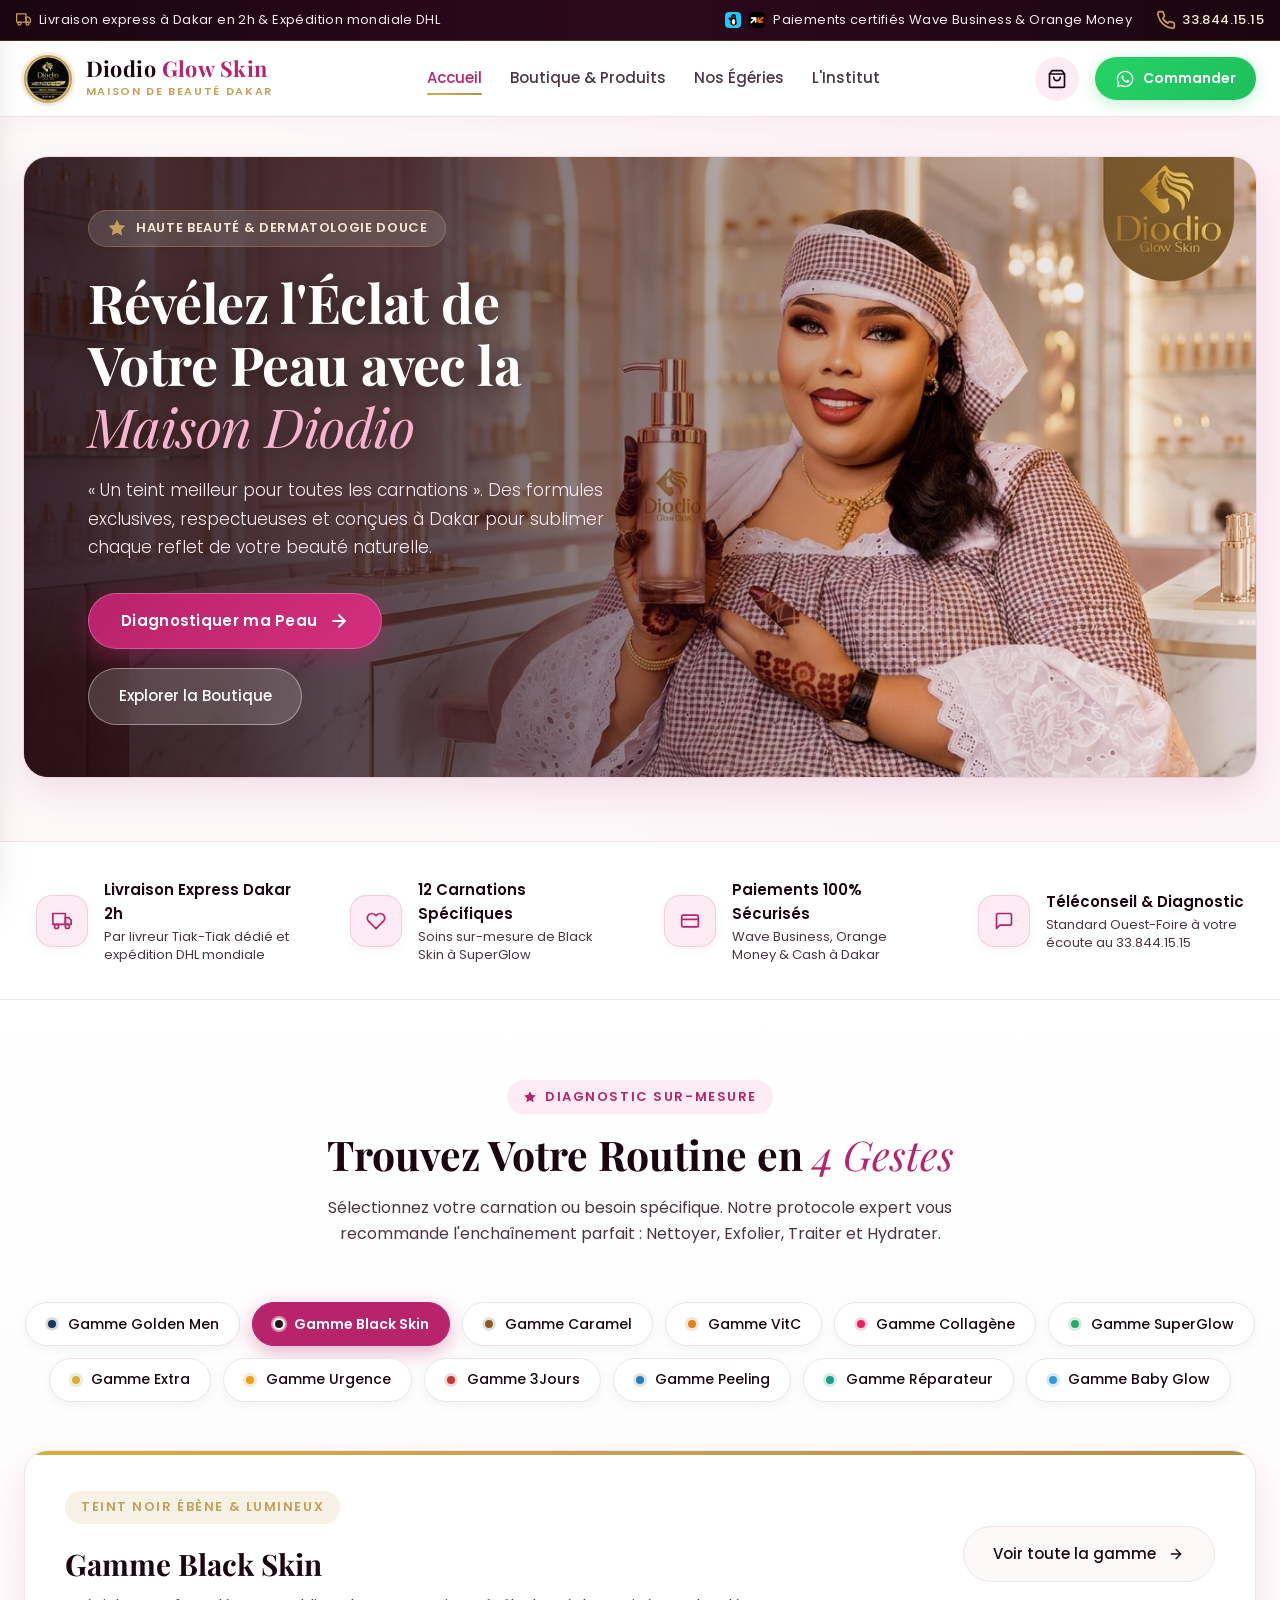
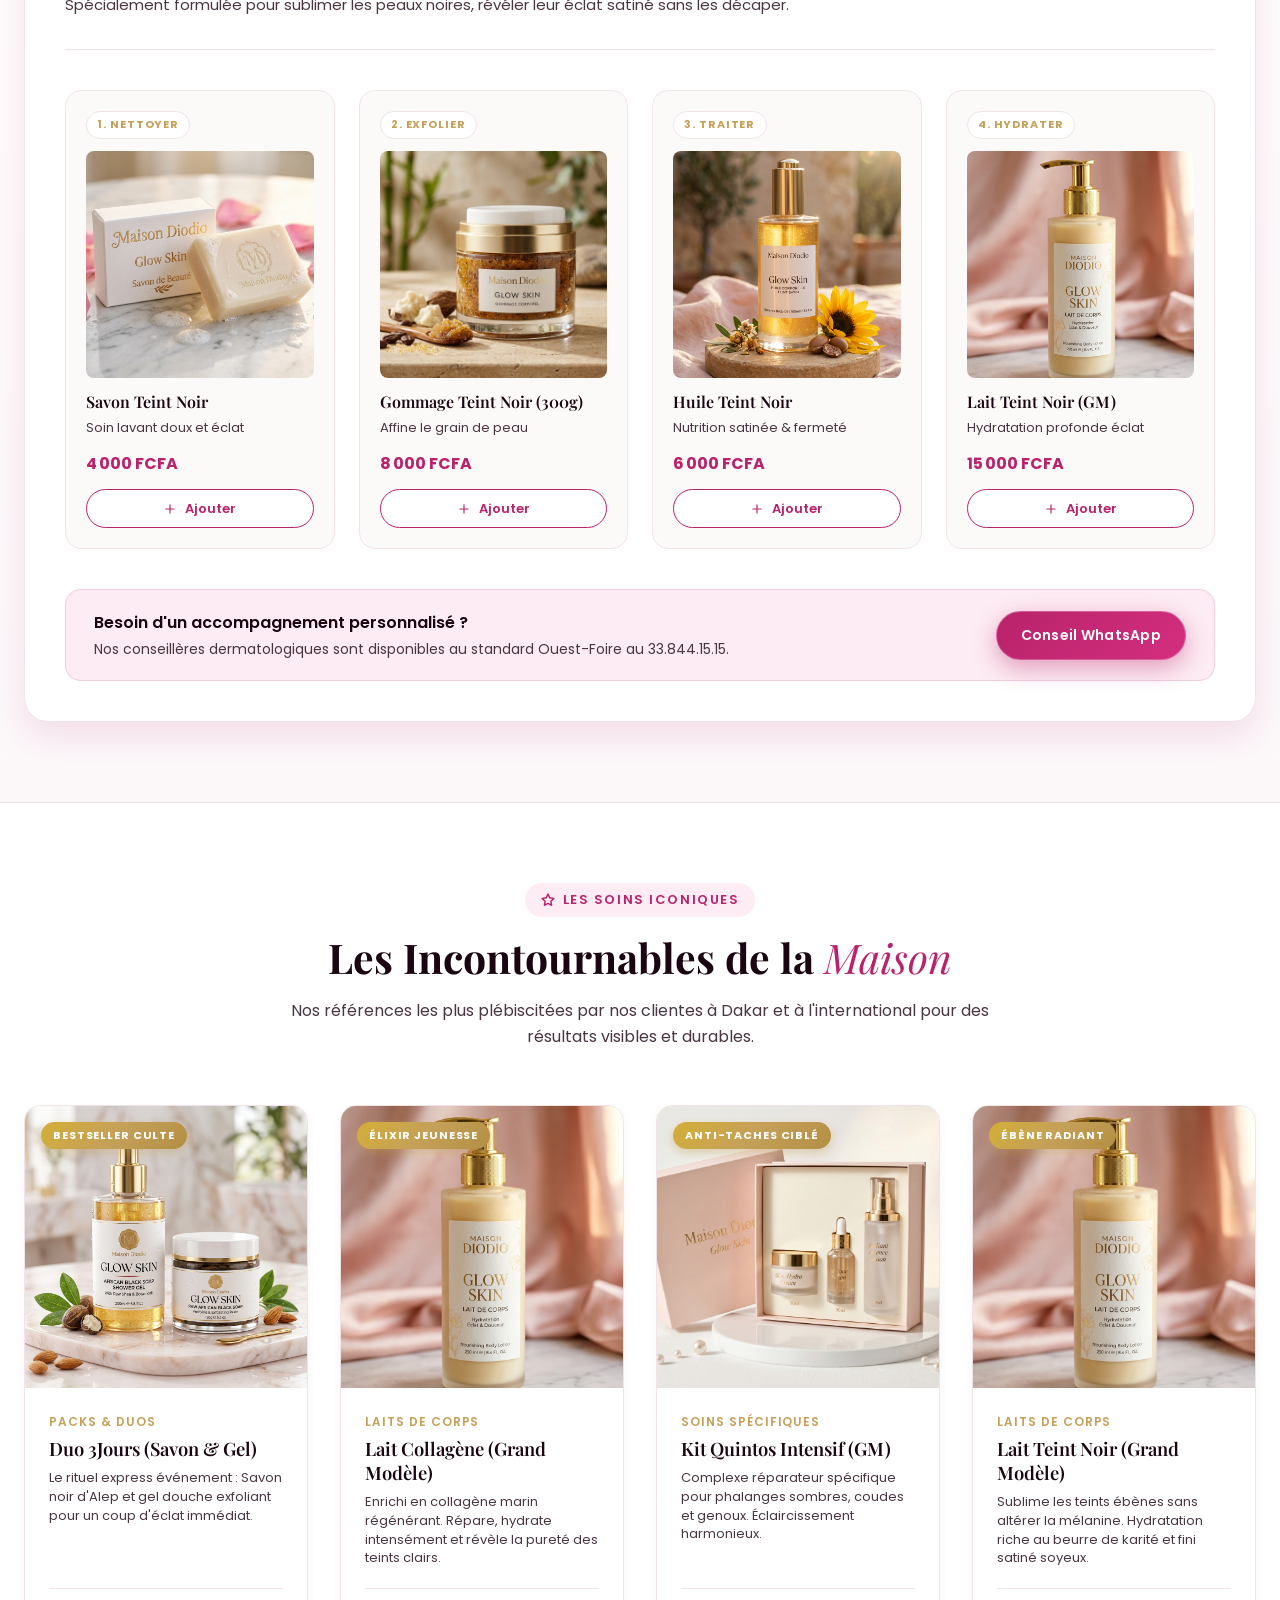
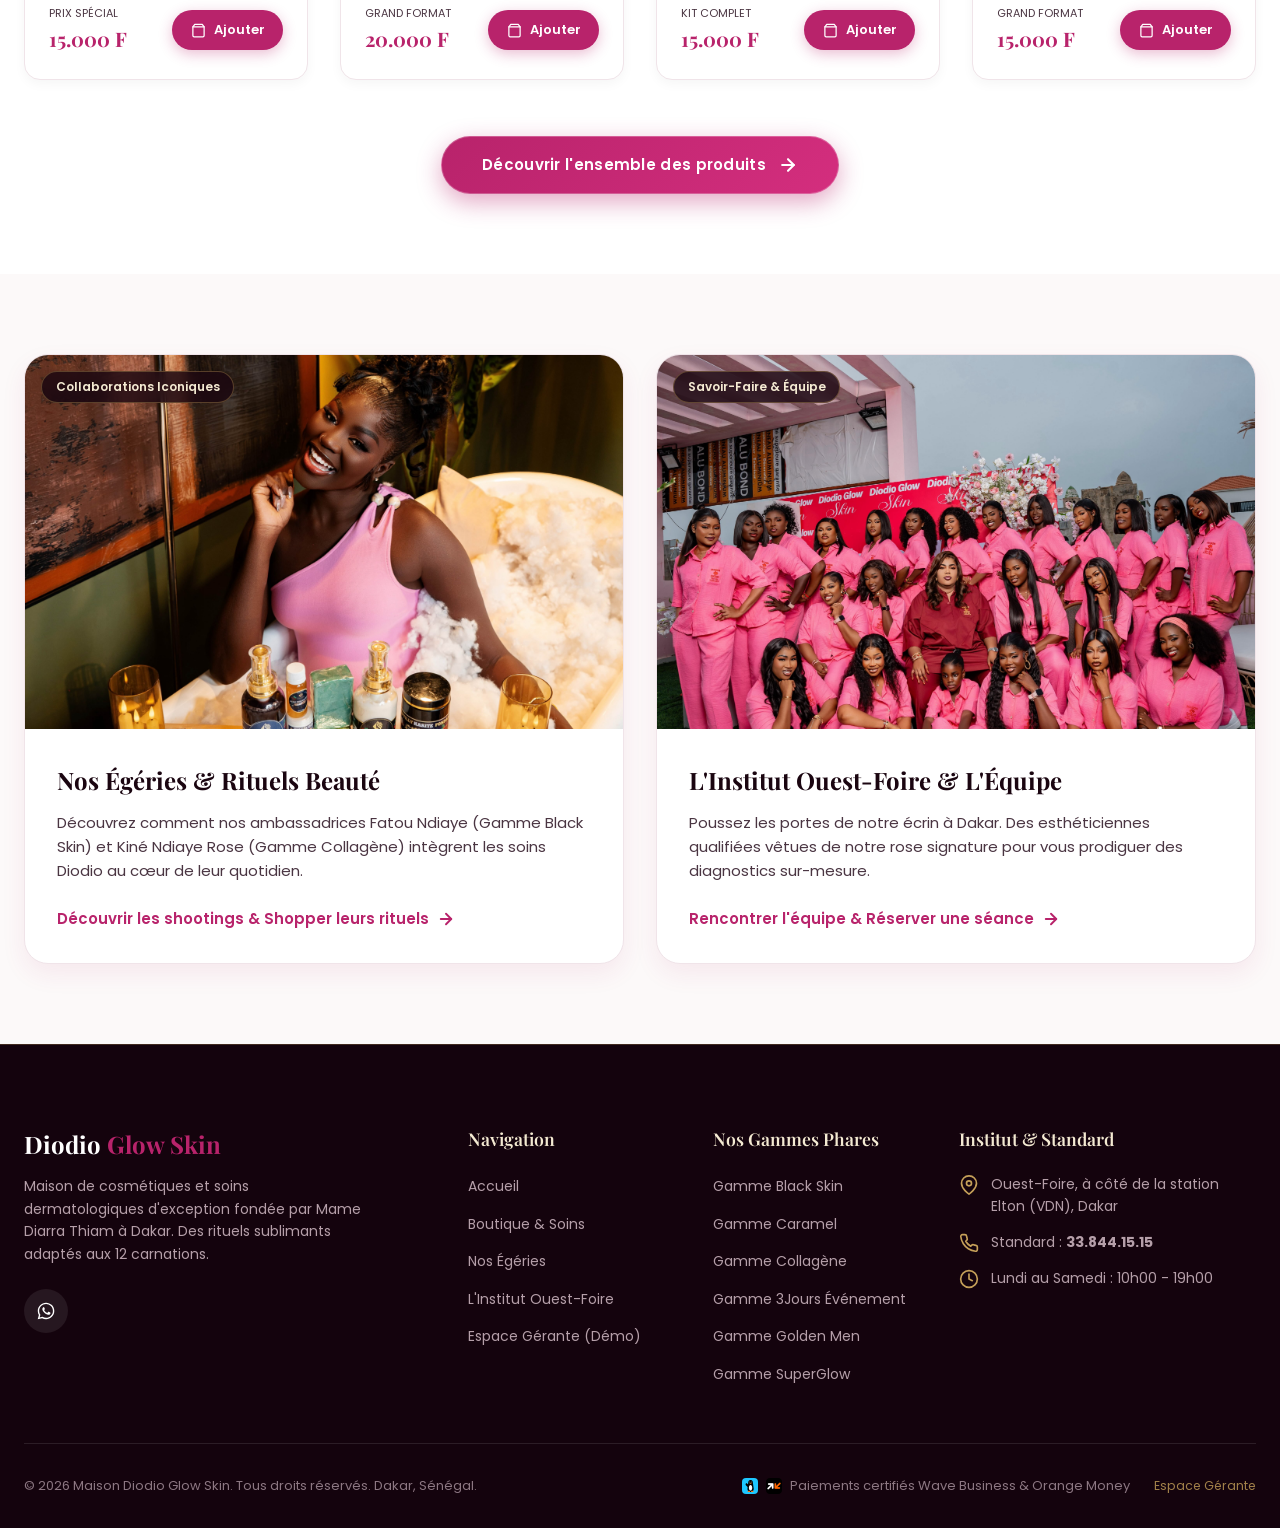
==== commit c0c0a32d: "feat(mobile): add responsive hamburger drawer and optimize mobile layout" ====
--- a/index.html
+++ b/index.html
@@ -83,6 +83,17 @@
 
       <!-- Actions Rapides -->
       <div class="header-actions">
+        <!-- Bouton Menu Mobile (Hamburger) -->
+        <button type="button" class="mobile-menu-btn" id="mobile-menu-trigger" aria-label="Ouvrir le menu de navigation" aria-expanded="false" aria-controls="mobile-nav-drawer">
+          <span class="svg-icon">
+            <svg viewBox="0 0 24 24" fill="none" stroke="currentColor" stroke-width="2" stroke-linecap="round" stroke-linejoin="round">
+              <line x1="3" y1="12" x2="21" y2="12"></line>
+              <line x1="3" y1="6" x2="21" y2="6"></line>
+              <line x1="3" y1="18" x2="21" y2="18"></line>
+            </svg>
+          </span>
+        </button>
+
         <!-- Bouton Panier avec Badge -->
         <button type="button" class="icon-button" id="cart-drawer-trigger" aria-label="Ouvrir le panier de commande">
           <!-- Icône SVG Sac de Shopping -->
@@ -557,7 +568,47 @@
     </div>
   </footer>
 
-  <!-- ==========================================================================
+    <!-- ==========================================================================
+       VOLET MENU MOBILE (TIROIR COULISSANT)
+       ========================================================================== -->
+  <div class="mobile-nav-overlay" id="mobile-nav-overlay"></div>
+  <aside class="mobile-nav-drawer" id="mobile-nav-drawer" aria-label="Menu principal mobile">
+    <div class="mobile-nav-header">
+      <a href="index.html" class="mobile-nav-brand">
+        <img src="assets/images/logo.jpg" alt="Logo Maison Diodio Glow Skin" width="38" height="38">
+        <strong>Diodio Glow Skin</strong>
+      </a>
+      <button type="button" class="drawer-close-btn" id="mobile-nav-close" aria-label="Fermer le menu mobile">
+        <span class="svg-icon" style="width: 16px; height: 16px;">
+          <svg viewBox="0 0 24 24" fill="none" stroke="currentColor" stroke-width="2.5" stroke-linecap="round" stroke-linejoin="round">
+            <line x1="18" y1="6" x2="6" y2="18"></line>
+            <line x1="6" y1="6" x2="18" y2="18"></line>
+          </svg>
+        </span>
+      </button>
+    </div>
+    <ul class="mobile-nav-links">
+      <li><a href="index.html" class="active">Accueil</a></li>
+      <li><a href="catalogue.html" class="">Boutique & Produits</a></li>
+      <li><a href="egeries.html" class="">Nos Égéries</a></li>
+      <li><a href="institut.html" class="">L'Institut</a></li>
+    </ul>
+    <div class="mobile-nav-footer">
+      <a href="https://wa.me/221785466969?text=Bonjour%20Maison%20Diodio%20Glow%20Skin,%20je%20souhaite%20des%20conseils%20pour%20ma%20peau." target="_blank" rel="noopener noreferrer" class="btn-whatsapp-header" style="justify-content: center; width: 100%;">
+        <span class="svg-icon white" style="width: 18px; height: 18px;">
+          <svg viewBox="0 0 24 24" fill="currentColor">
+            <path d="M12.04 2C6.58 2 2.13 6.45 2.13 11.91C2.13 13.66 2.59 15.36 3.45 16.86L2.05 22L7.3 20.62C8.75 21.41 10.38 21.83 12.04 21.83C17.5 21.83 21.95 17.38 21.95 11.92C21.95 9.27 20.92 6.78 19.05 4.91C17.18 3.03 14.69 2 12.04 2M12.05 3.67C14.25 3.67 16.31 4.53 17.87 6.09C19.42 7.65 20.28 9.72 20.28 11.92C20.28 16.46 16.58 20.15 12.04 20.15C10.56 20.15 9.11 19.76 7.85 19L7.55 18.83L4.43 19.65L5.26 16.61L5.06 16.29C4.24 15 3.8 13.47 3.8 11.91C3.81 7.37 7.5 3.67 12.05 3.67M9.11 7.44C8.94 7.44 8.68 7.5 8.46 7.74C8.24 7.97 7.62 8.56 7.62 9.77C7.62 10.97 8.5 12.13 8.62 12.29C8.75 12.45 10.3 14.86 12.71 15.86C14.71 16.69 15.12 16.53 15.56 16.49C16 16.45 17 15.9 17.2 15.32C17.41 14.75 17.41 14.26 17.34 14.15C17.28 14.05 17.11 13.99 16.85 13.86C16.6 13.73 15.36 13.12 15.13 13.04C14.9 12.95 14.73 12.91 14.56 13.16C14.39 13.41 13.91 13.99 13.77 14.15C13.62 14.31 13.48 14.33 13.22 14.21C12.97 14.08 12.15 13.81 11.18 12.95C10.43 12.28 9.92 11.45 9.77 11.2C9.62 10.95 9.76 10.81 9.88 10.69C10 10.58 10.14 10.4 10.27 10.25C10.4 10.1 10.44 9.98 10.53 9.82C10.62 9.66 10.57 9.51 10.51 9.38C10.45 9.26 9.96 8.07 9.76 7.57C9.56 7.09 9.35 7.15 9.19 7.15L9.11 7.44Z"/>
+          </svg>
+        </span>
+        <span style="display: inline;">WhatsApp Direct</span>
+      </a>
+      <p style="color: var(--color-dark-muted); text-align: center; margin: 0; line-height: 1.4;">
+        Ouest-Foire, Dakar<br>Tél : 33.844.15.15
+      </p>
+    </div>
+  </aside>
+
+<!-- ==========================================================================
        VOLET PANIER LATÉRAL (CART DRAWER)
        ========================================================================== -->
   <div class="drawer-overlay" id="drawer-overlay"></div>
--- a/assets/css/style.css
+++ b/assets/css/style.css
@@ -373,6 +373,125 @@
   align-items: center;
   justify-content: center;
   color: var(--color-dark);
+  background: var(--color-white);
+  border: 1px solid var(--color-border);
+  box-shadow: var(--shadow-sm);
+  cursor: pointer;
+  transition: all var(--transition-fast);
+}
+
+.mobile-menu-btn:hover {
+  background: var(--color-soft-pink);
+  color: var(--color-primary);
+  border-color: var(--color-primary);
+}
+
+/* Volet Menu Mobile (Slide Drawer) */
+.mobile-nav-overlay {
+  position: fixed;
+  inset: 0;
+  background: rgba(26, 5, 16, 0.65);
+  backdrop-filter: blur(4px);
+  -webkit-backdrop-filter: blur(4px);
+  z-index: 1050;
+  opacity: 0;
+  visibility: hidden;
+  transition: opacity var(--transition-smooth), visibility var(--transition-smooth);
+}
+
+.mobile-nav-overlay.active {
+  opacity: 1;
+  visibility: visible;
+}
+
+.mobile-nav-drawer {
+  position: fixed;
+  top: 0;
+  left: -320px;
+  width: 290px;
+  max-width: 85vw;
+  height: 100vh;
+  background: var(--color-white);
+  z-index: 1060;
+  box-shadow: 10px 0 40px rgba(26, 5, 16, 0.28);
+  display: flex;
+  flex-direction: column;
+  transition: left 0.35s cubic-bezier(0.16, 1, 0.3, 1);
+  overflow-y: auto;
+  -webkit-overflow-scrolling: touch;
+}
+
+.mobile-nav-drawer.active {
+  left: 0;
+}
+
+.mobile-nav-header {
+  padding: 1.25rem 1.5rem;
+  display: flex;
+  align-items: center;
+  justify-content: space-between;
+  border-bottom: 1px solid var(--color-border);
+  background: var(--color-marble);
+}
+
+.mobile-nav-brand {
+  display: flex;
+  align-items: center;
+  gap: 0.75rem;
+  text-decoration: none;
+}
+
+.mobile-nav-brand img {
+  width: 38px;
+  height: 38px;
+  border-radius: 50%;
+  border: 1px solid var(--color-border);
+  object-fit: cover;
+}
+
+.mobile-nav-brand strong {
+  font-family: var(--font-serif);
+  font-size: 1.05rem;
+  color: var(--color-dark);
+}
+
+.mobile-nav-links {
+  list-style: none;
+  padding: 1.25rem 1rem;
+  display: flex;
+  flex-direction: column;
+  gap: 0.4rem;
+}
+
+.mobile-nav-links a {
+  display: flex;
+  align-items: center;
+  gap: 0.75rem;
+  padding: 0.85rem 1.15rem;
+  border-radius: var(--radius-sm);
+  font-size: 0.95rem;
+  font-weight: 600;
+  color: var(--color-dark);
+  transition: all var(--transition-fast);
+  border: 1px solid transparent;
+}
+
+.mobile-nav-links a:hover,
+.mobile-nav-links a.active {
+  background: var(--color-soft-pink);
+  color: var(--color-primary);
+  border-color: rgba(184, 35, 107, 0.15);
+}
+
+.mobile-nav-footer {
+  margin-top: auto;
+  padding: 1.5rem;
+  border-top: 1px solid var(--color-border);
+  background: #FFFBFD;
+  display: flex;
+  flex-direction: column;
+  gap: 0.85rem;
+  font-size: 0.8125rem;
 }
 
 /* ==========================================================================
@@ -1481,6 +1600,42 @@
   .carnation-tab-btn {
     flex-shrink: 0;
   }
+
+  .header-actions {
+    gap: 0.6rem;
+  }
+}
+
+@media (max-width: 480px) {
+  .brand-subtitle {
+    display: none;
+  }
+
+  .brand-title {
+    font-size: 1.15rem;
+  }
+
+  .header-container {
+    padding: 0.75rem 1rem;
+  }
+
+  .header-actions {
+    gap: 0.4rem;
+  }
+
+  .icon-button,
+  .mobile-menu-btn {
+    width: 40px;
+    height: 40px;
+  }
+
+  .btn-whatsapp-header {
+    padding: 0.55rem;
+  }
+
+  .top-bar-item:nth-child(3) {
+    display: none;
+  }
 }
 
 /* ==========================================================================
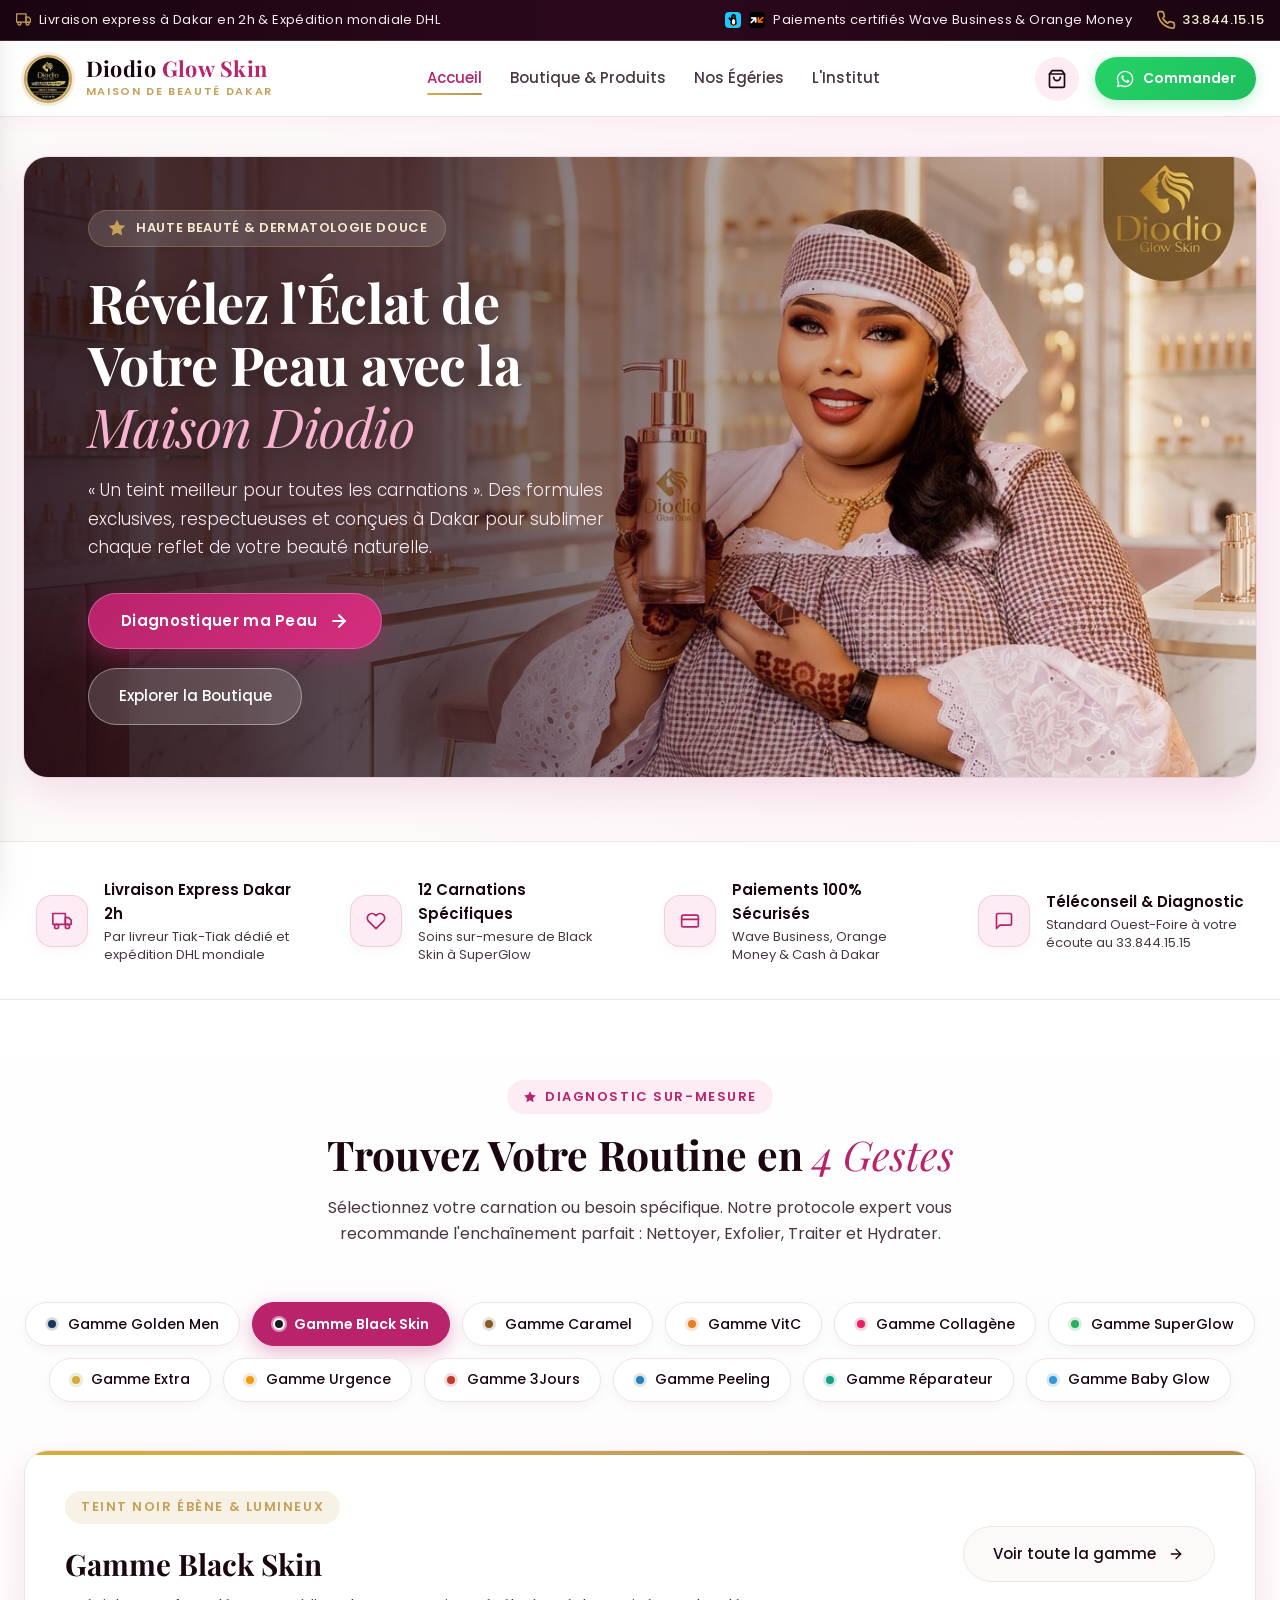
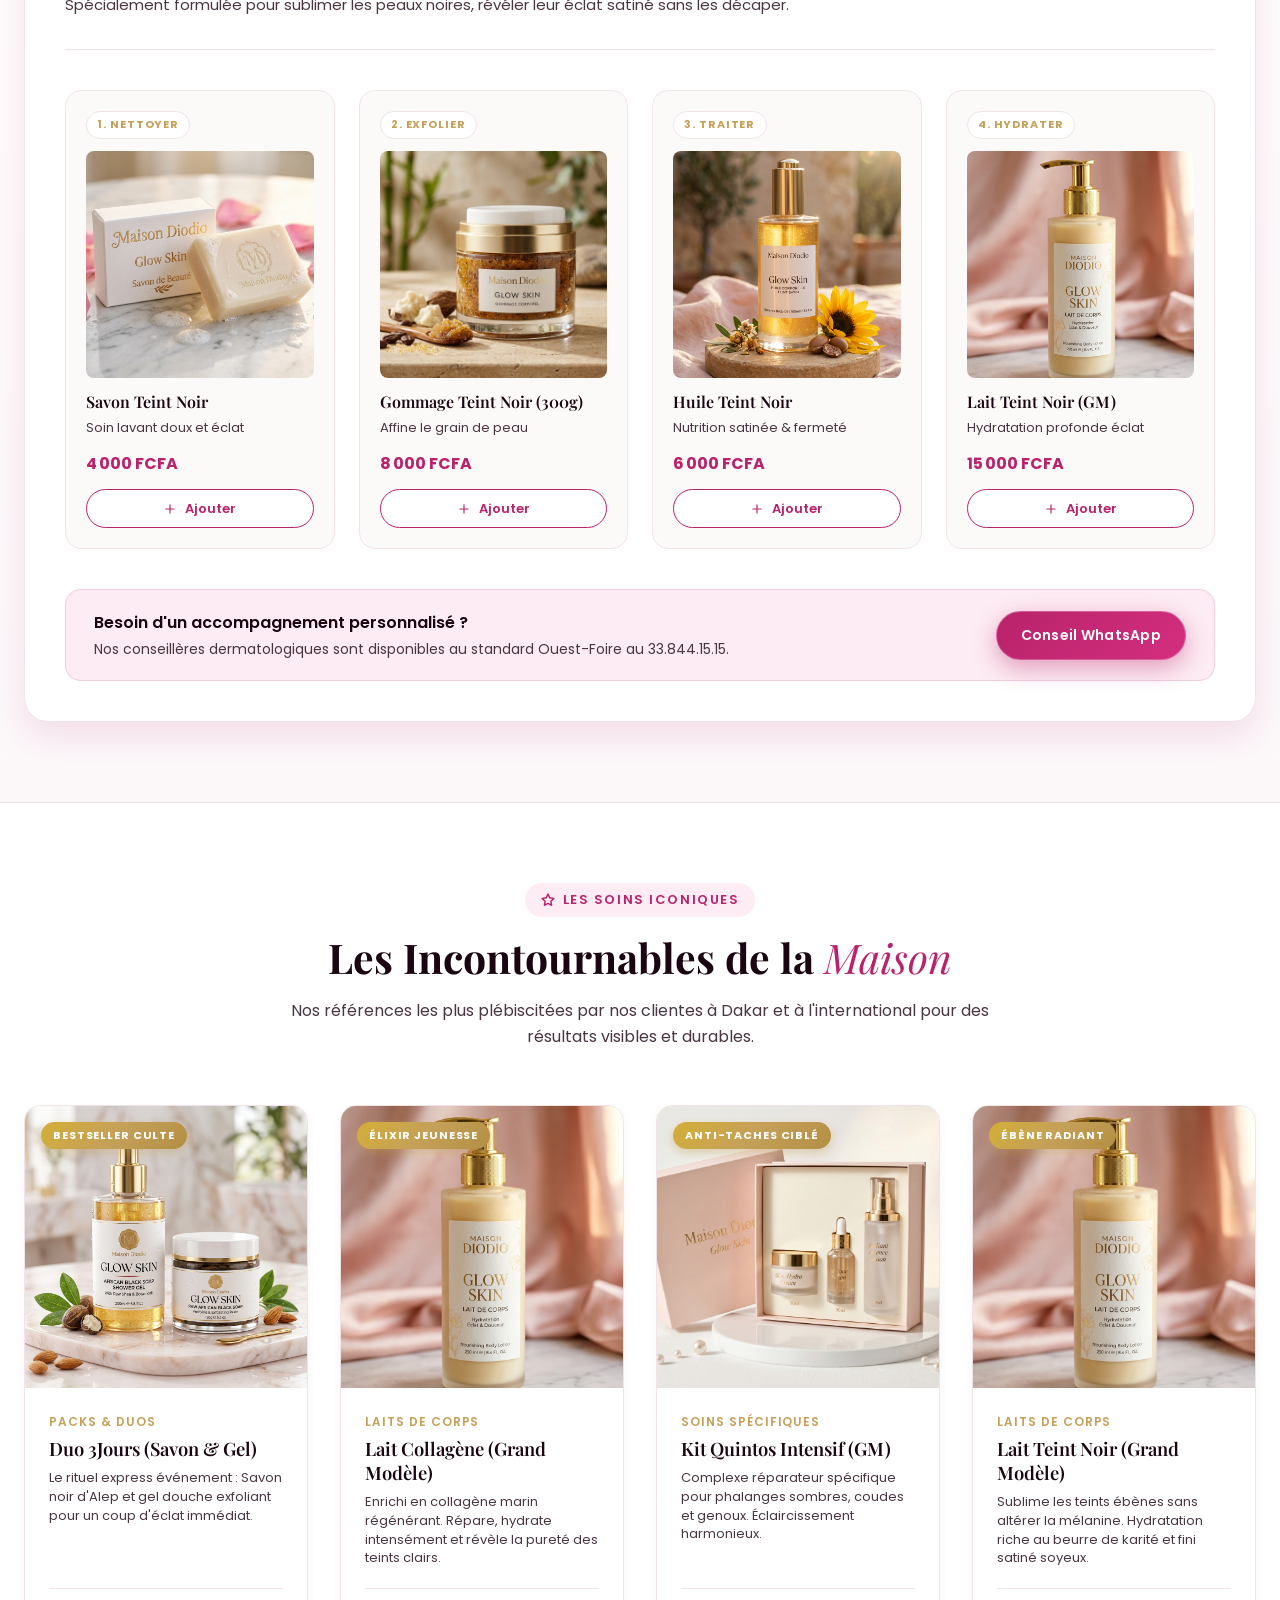
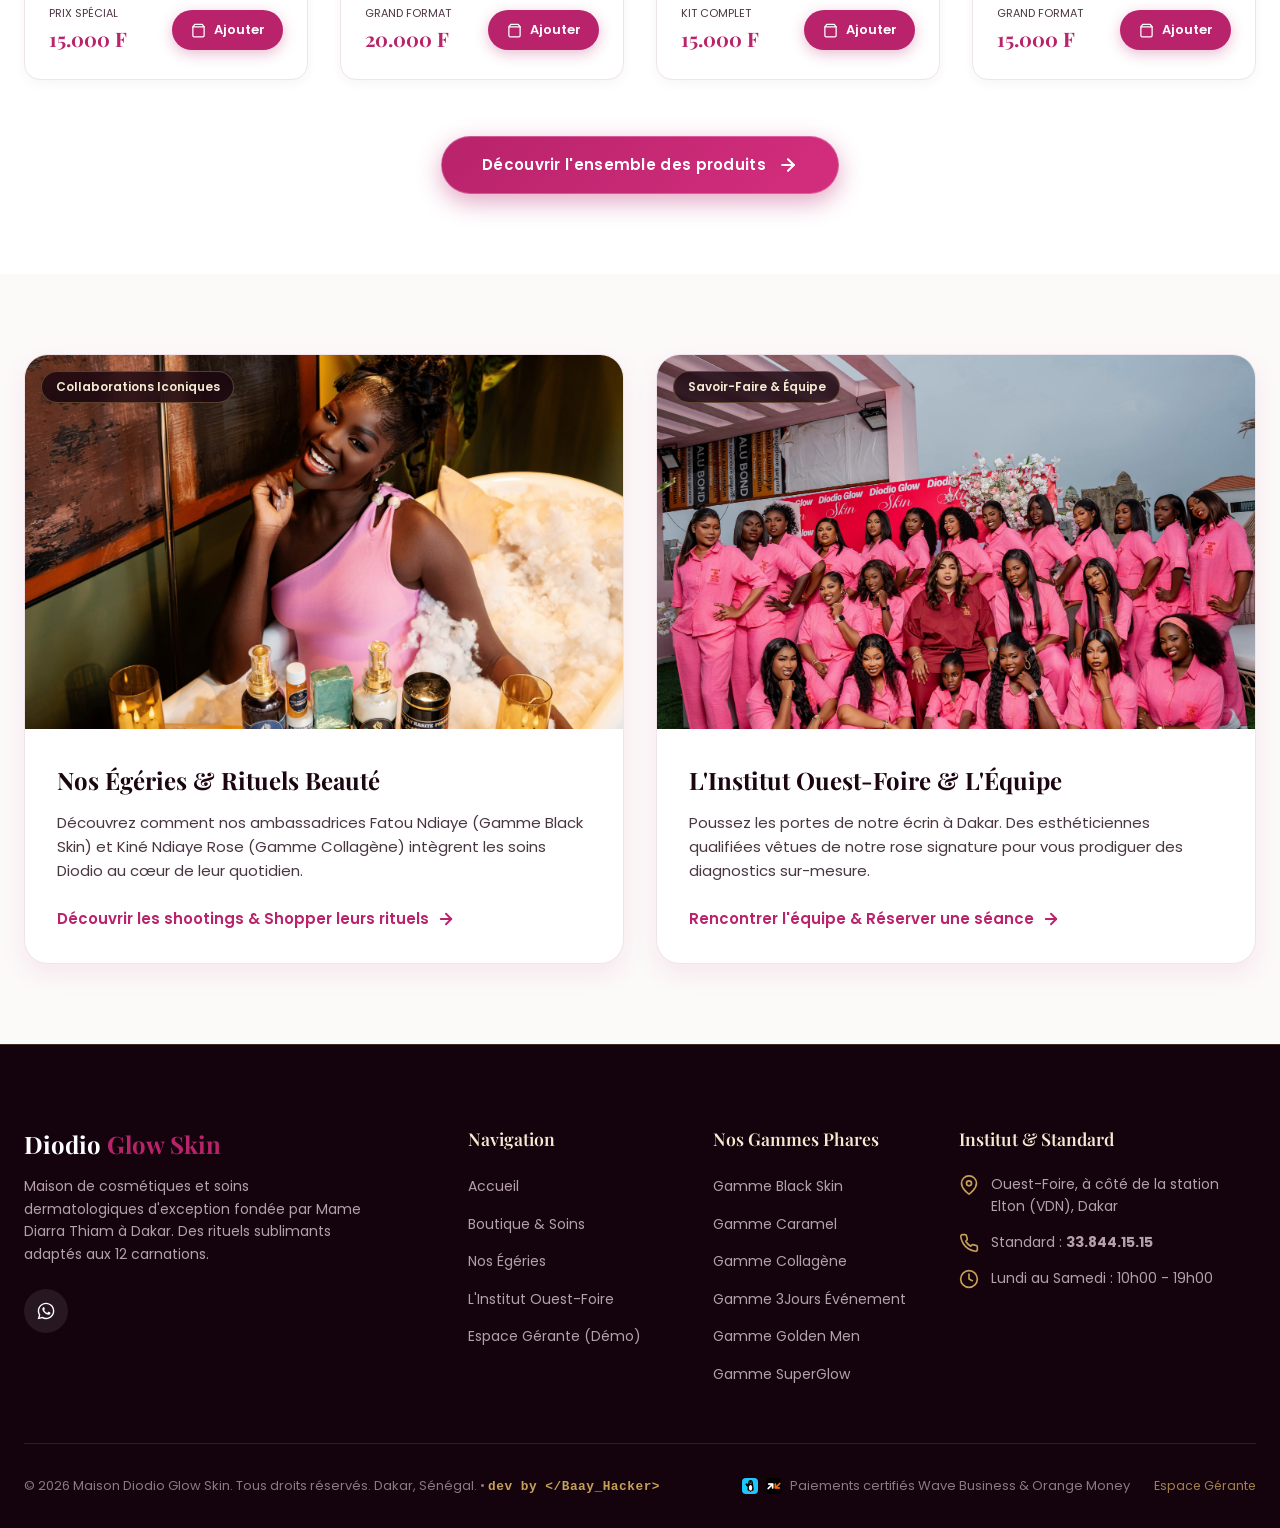
==== commit cd820371: "docs: add developer signature dev by </Baay_Hacker> to footers, mobile drawer and README" ====
--- a/index.html
+++ b/index.html
@@ -13,7 +13,7 @@
   <link href="https://fonts.googleapis.com/css2?family=Playfair+Display:ital,wght@0,400;0,600;0,700;1,400&family=Poppins:wght@300;400;500;600;700&display=swap" rel="stylesheet">
 
   <!-- Feuille de styles -->
-  <link rel="stylesheet" href="assets/css/style.css">
+  <link rel="stylesheet" href="assets/css/style.css?v=2.2">
 </head>
 <body>
 
@@ -84,7 +84,7 @@
       <!-- Actions Rapides -->
       <div class="header-actions">
         <!-- Bouton Menu Mobile (Hamburger) -->
-        <button type="button" class="mobile-menu-btn" id="mobile-menu-trigger" aria-label="Ouvrir le menu de navigation" aria-expanded="false" aria-controls="mobile-nav-drawer">
+        <button type="button" class="mobile-menu-btn" id="mobile-menu-trigger" onclick="window.toggleMobileNav(event)" aria-label="Ouvrir le menu de navigation" aria-expanded="false" aria-controls="mobile-nav-drawer">
           <span class="svg-icon">
             <svg viewBox="0 0 24 24" fill="none" stroke="currentColor" stroke-width="2" stroke-linecap="round" stroke-linejoin="round">
               <line x1="3" y1="12" x2="21" y2="12"></line>
@@ -557,7 +557,7 @@
       </div>
 
       <div class="footer-bottom-bar">
-        <p>&copy; 2026 Maison Diodio Glow Skin. Tous droits réservés. Dakar, Sénégal.</p>
+        <p>&copy; 2026 Maison Diodio Glow Skin. Tous droits réservés. Dakar, Sénégal. • <span class="dev-signature" style="font-family: monospace; font-size: 0.8rem; color: var(--color-gold); font-weight: 600; letter-spacing: 0.04em;">dev by &lt;/Baay_Hacker&gt;</span></p>
         <div class="footer-bottom-links" style="display: flex; align-items: center; gap: 8px; flex-wrap: wrap;">
           <img src="assets/images/wave_official_icon.png" alt="Wave" width="16" height="16" style="border-radius: 4px;">
           <img src="assets/images/orange_money_official_icon.png" alt="Orange Money" width="16" height="16" style="border-radius: 4px;">
@@ -571,14 +571,14 @@
     <!-- ==========================================================================
        VOLET MENU MOBILE (TIROIR COULISSANT)
        ========================================================================== -->
-  <div class="mobile-nav-overlay" id="mobile-nav-overlay"></div>
+  <div class="mobile-nav-overlay" id="mobile-nav-overlay" onclick="window.closeMobileNav(event)"></div>
   <aside class="mobile-nav-drawer" id="mobile-nav-drawer" aria-label="Menu principal mobile">
     <div class="mobile-nav-header">
       <a href="index.html" class="mobile-nav-brand">
         <img src="assets/images/logo.jpg" alt="Logo Maison Diodio Glow Skin" width="38" height="38">
         <strong>Diodio Glow Skin</strong>
       </a>
-      <button type="button" class="drawer-close-btn" id="mobile-nav-close" aria-label="Fermer le menu mobile">
+      <button type="button" class="drawer-close-btn" id="mobile-nav-close" onclick="window.closeMobileNav(event)" aria-label="Fermer le menu mobile">
         <span class="svg-icon" style="width: 16px; height: 16px;">
           <svg viewBox="0 0 24 24" fill="none" stroke="currentColor" stroke-width="2.5" stroke-linecap="round" stroke-linejoin="round">
             <line x1="18" y1="6" x2="6" y2="18"></line>
@@ -602,6 +602,7 @@
         </span>
         <span style="display: inline;">WhatsApp Direct</span>
       </a>
+      <p class="mobile-dev-signature" style="font-family: monospace; font-size: 0.72rem; color: var(--color-gold); text-align: center; margin: 0 0 0.5rem 0; font-weight: 600;">dev by &lt;/Baay_Hacker&gt;</p>
       <p style="color: var(--color-dark-muted); text-align: center; margin: 0; line-height: 1.4;">
         Ouest-Foire, Dakar<br>Tél : 33.844.15.15
       </p>
@@ -658,6 +659,6 @@
 
   <!-- Script de données produits et applicatif -->
   <script src="data/produits_diodio.js"></script>
-  <script src="assets/js/app.js"></script>
+  <script src="assets/js/app.js?v=2.2"></script>
 </body>
 </html>
--- a/assets/css/style.css
+++ b/assets/css/style.css
@@ -378,9 +378,19 @@
   box-shadow: var(--shadow-sm);
   cursor: pointer;
   transition: all var(--transition-fast);
-}
-
-.mobile-menu-btn:hover {
+  position: relative;
+  z-index: 101;
+  touch-action: manipulation;
+  -webkit-tap-highlight-color: transparent;
+  user-select: none;
+}
+
+.mobile-menu-btn * {
+  pointer-events: none;
+}
+
+.mobile-menu-btn:hover,
+.mobile-menu-btn:active {
   background: var(--color-soft-pink);
   color: var(--color-primary);
   border-color: var(--color-primary);
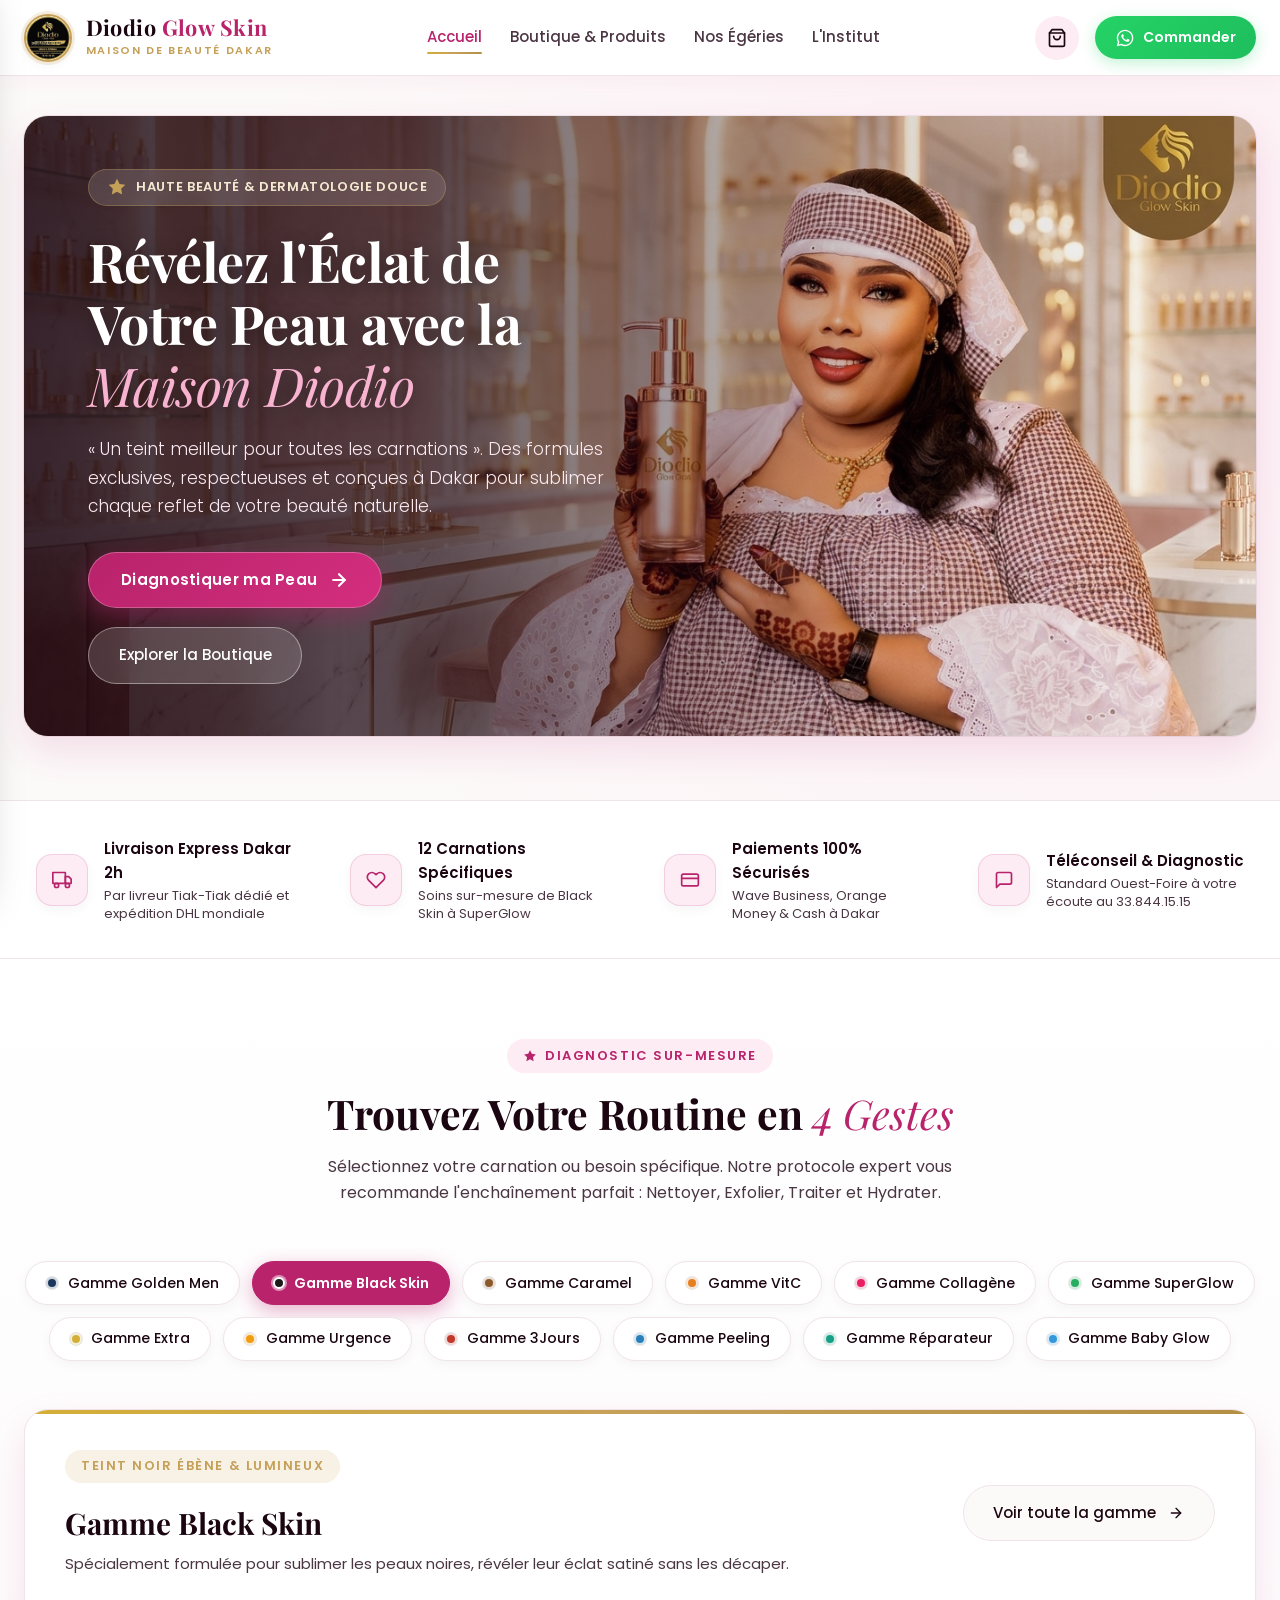
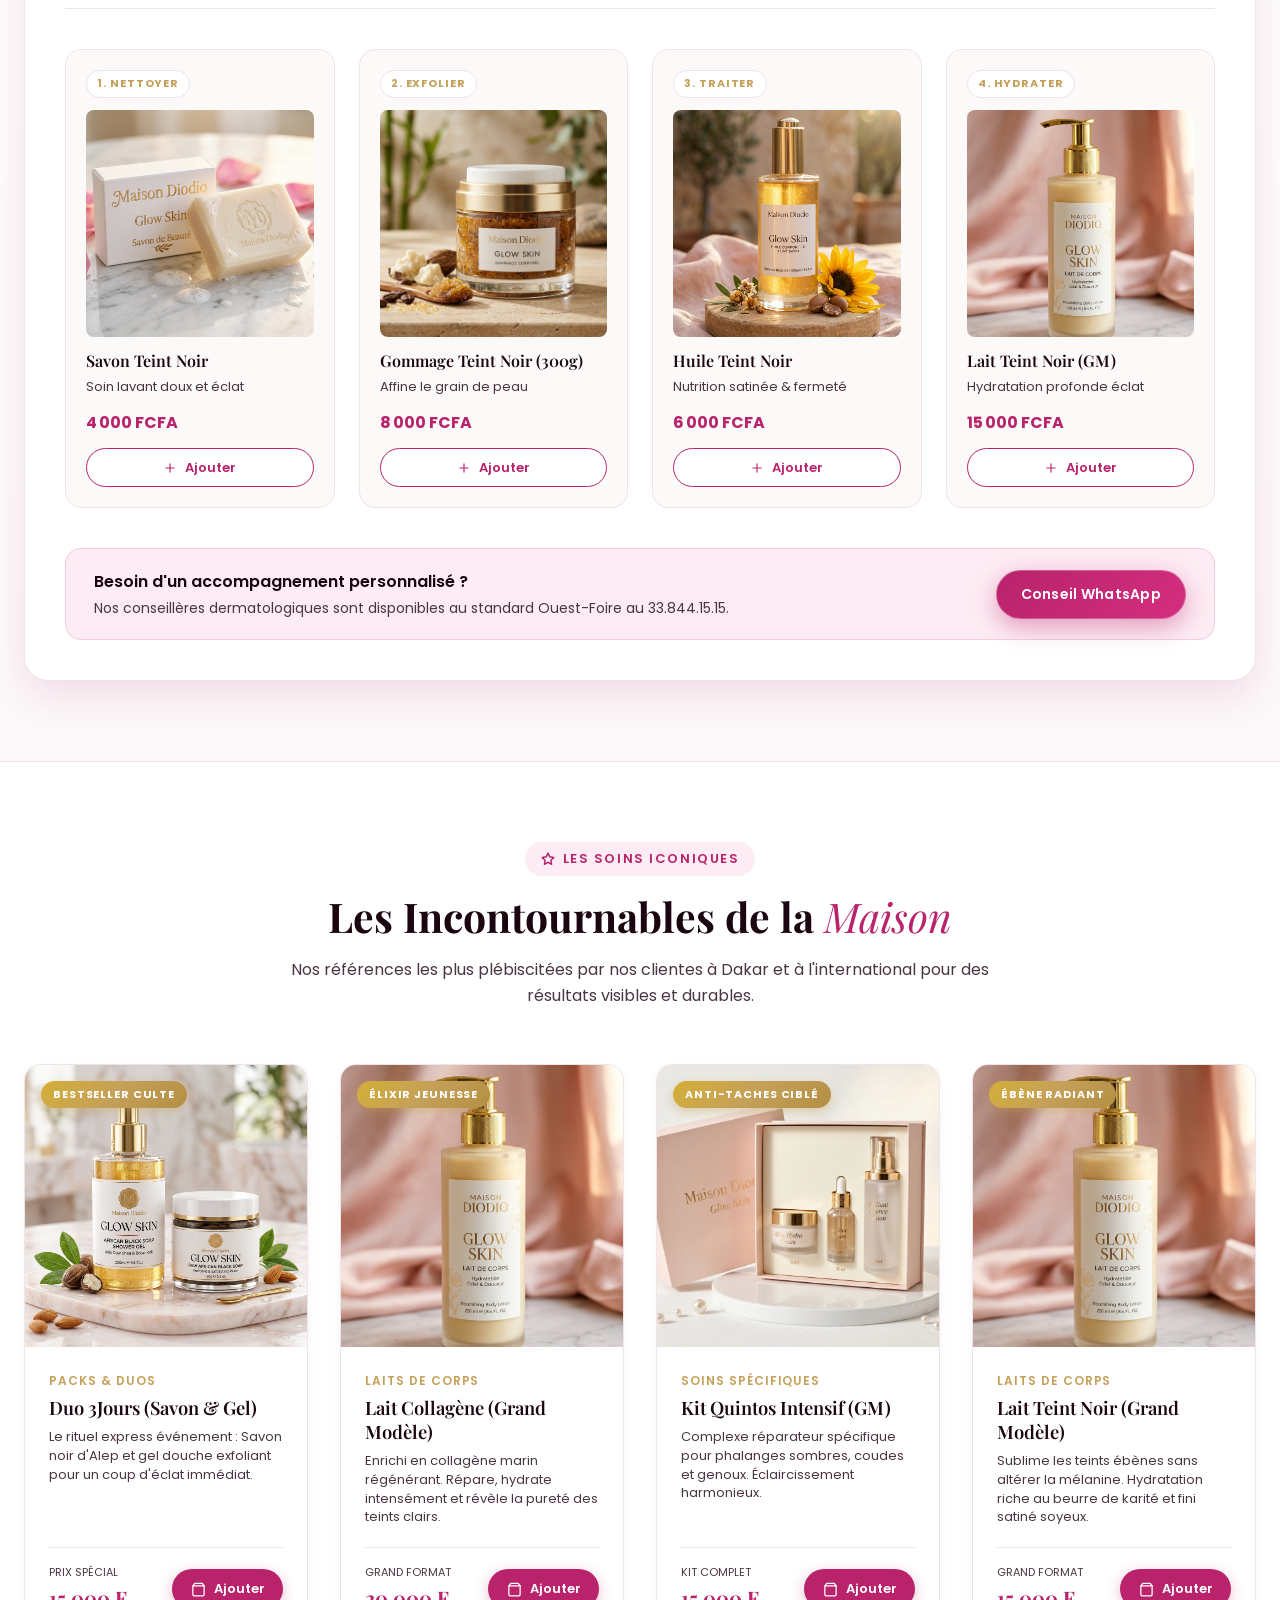
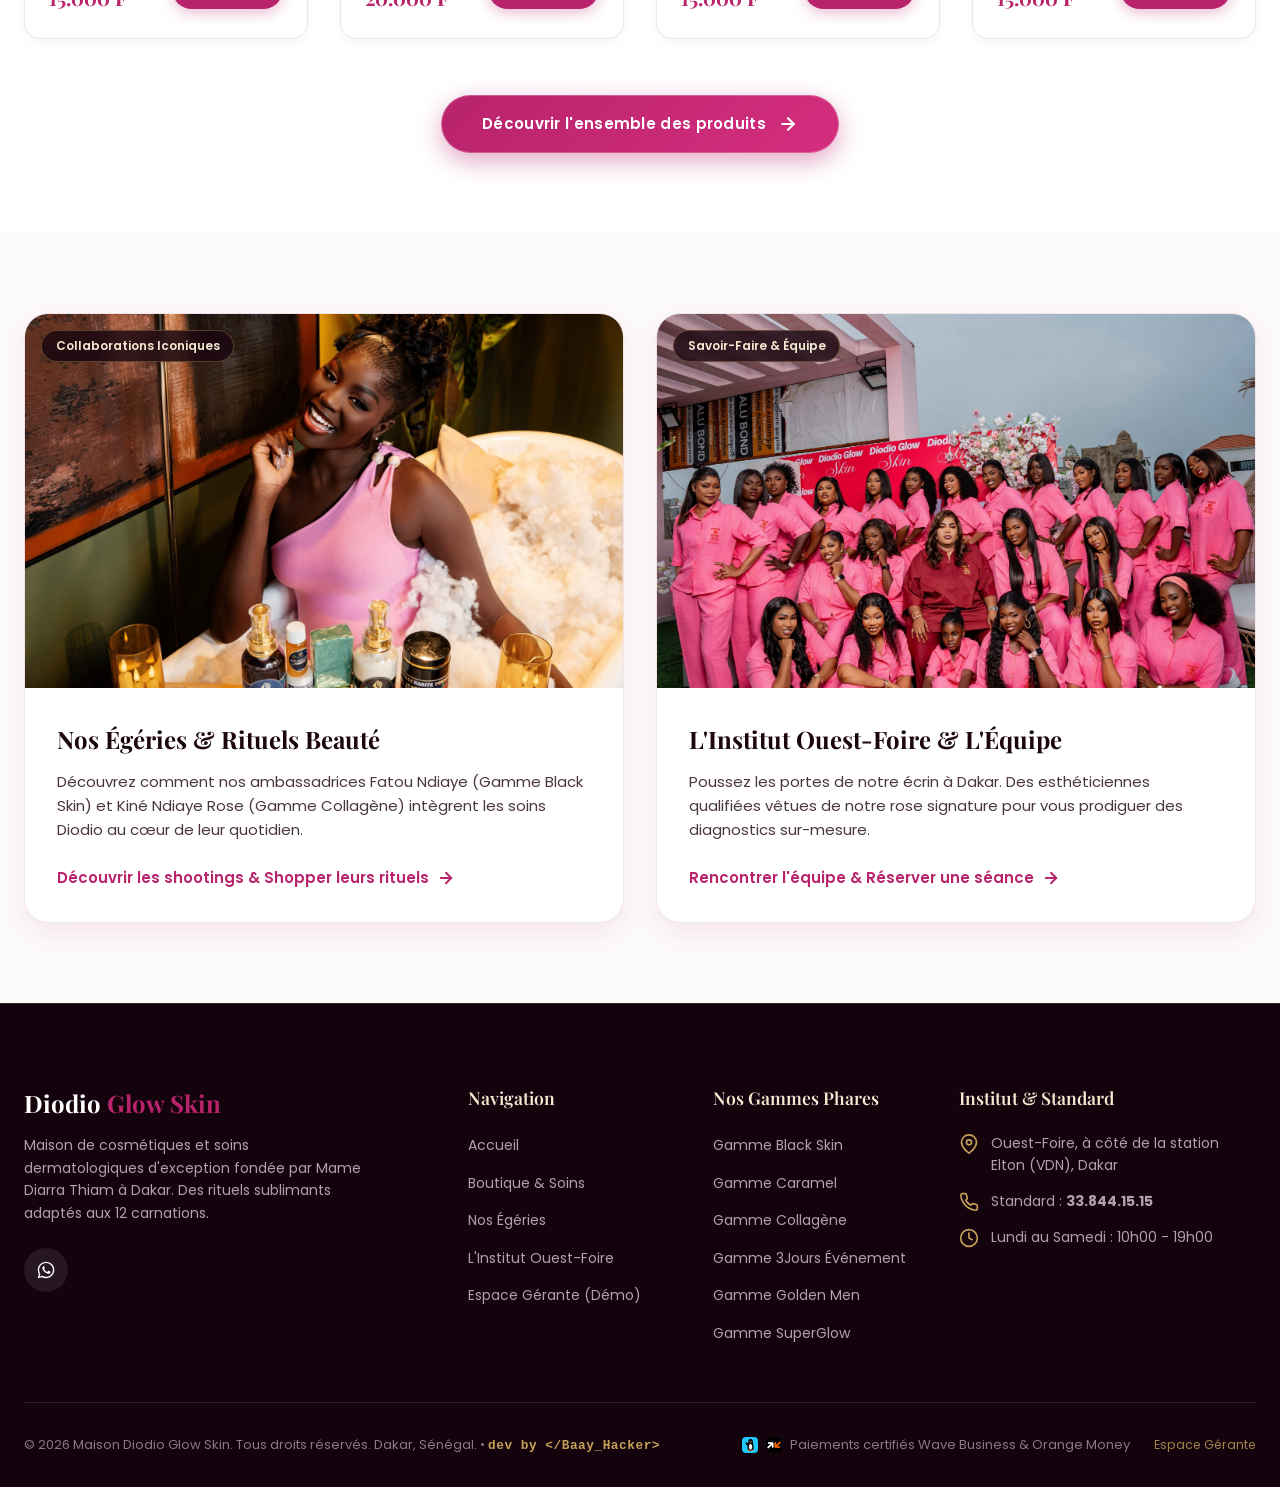
==== commit 2214fb55: "style: remove top announcement bar from all pages" ====
--- a/index.html
+++ b/index.html
@@ -13,47 +13,9 @@
   <link href="https://fonts.googleapis.com/css2?family=Playfair+Display:ital,wght@0,400;0,600;0,700;1,400&family=Poppins:wght@300;400;500;600;700&display=swap" rel="stylesheet">
 
   <!-- Feuille de styles -->
-  <link rel="stylesheet" href="assets/css/style.css?v=2.2">
+  <link rel="stylesheet" href="assets/css/style.css?v=2.4">
 </head>
 <body>
-
-  <!-- ==========================================================================
-       BARRE D'ANNONCE SUPÉRIEURE (TOP ANNOUNCEMENT BAR)
-       ========================================================================== -->
-  <aside class="top-bar" aria-label="Informations de livraison et contact">
-    <div class="top-bar-inner">
-      <div class="top-bar-item">
-        <!-- Icône SVG Camionnette de livraison -->
-        <span class="svg-icon gold">
-          <svg viewBox="0 0 24 24" fill="none" stroke="currentColor" stroke-width="2" stroke-linecap="round" stroke-linejoin="round">
-            <rect x="1" y="3" width="15" height="13"></rect>
-            <polygon points="16 8 20 8 23 11 23 16 16 16 8"></polygon>
-            <circle cx="5.5" cy="18.5" r="2.5"></circle>
-            <circle cx="18.5" cy="18.5" r="2.5"></circle>
-          </svg>
-        </span>
-        <span>Livraison express à Dakar en 2h & Expédition mondiale DHL</span>
-      </div>
-
-      <div class="top-bar-right">
-        <div class="top-bar-item" style="display: flex; align-items: center; gap: 8px;">
-          <img src="assets/images/wave_official_icon.png" alt="Wave" width="16" height="16" style="border-radius: 4px;">
-          <img src="assets/images/orange_money_official_icon.png" alt="Orange Money" width="16" height="16" style="border-radius: 4px;">
-          <span>Paiements certifiés Wave Business & Orange Money</span>
-        </div>
-
-        <a href="tel:338441515" class="top-bar-link">
-          <!-- Icône SVG Téléphone -->
-          <span class="svg-icon gold">
-            <svg viewBox="0 0 24 24" fill="none" stroke="currentColor" stroke-width="2" stroke-linecap="round" stroke-linejoin="round">
-              <path d="M22 16.92v3a2 2 0 0 1-2.18 2 19.79 19.79 0 0 1-8.63-3.07 19.5 19.5 0 0 1-6-6 19.79 19.79 0 0 1-3.07-8.67A2 2 0 0 1 4.11 2h3a2 2 0 0 1 2 1.72 12.84 12.84 0 0 0 .7 2.81 2 2 0 0 1-.45 2.11L8.09 9.91a16 16 0 0 0 6 6l1.27-1.27a2 2 0 0 1 2.11-.45 12.84 12.84 0 0 0 2.81.7A2 2 0 0 1 22 16.92z"></path>
-            </svg>
-          </span>
-          <span>33.844.15.15</span>
-        </a>
-      </div>
-    </div>
-  </aside>
 
   <!-- ==========================================================================
        EN-TÊTE PRINCIPAL (STICKY HEADER)
@@ -659,6 +621,6 @@
 
   <!-- Script de données produits et applicatif -->
   <script src="data/produits_diodio.js"></script>
-  <script src="assets/js/app.js?v=2.2"></script>
+  <script src="assets/js/app.js?v=2.4"></script>
 </body>
 </html>
--- a/assets/css/style.css
+++ b/assets/css/style.css
@@ -2630,22 +2630,32 @@
 .institut-hero-banner {
   position: relative;
   width: 100%;
-  min-height: 480px;
-  background: #14030D;
+  min-height: 580px;
+  background: radial-gradient(circle at 80% 30%, rgba(184, 35, 107, 0.22) 0%, #15030E 65%, #0D0108 100%);
   overflow: hidden;
   display: flex;
   align-items: center;
-}
-
-.institut-hero-bg {
+  padding: 3.5rem 0;
+}
+
+/* Fond d'ambiance doux */
+.institut-hero-bg-blur {
   position: absolute;
   inset: 0;
   width: 100%;
   height: 100%;
+  overflow: hidden;
+  z-index: 1;
+  pointer-events: none;
+}
+
+.institut-hero-bg-blur img {
+  width: 100%;
+  height: 100%;
   object-fit: cover;
-  object-position: center 25%;
-  opacity: 0.45;
-  filter: contrast(1.05);
+  filter: blur(60px) saturate(1.4);
+  opacity: 0.22;
+  transform: scale(1.15);
 }
 
 .institut-hero-overlay {
@@ -2654,12 +2664,117 @@
   width: 100%;
   max-width: 1320px;
   margin: 0 auto;
-  padding: 4.5rem 1.5rem;
+  padding: 0 1.5rem;
   color: var(--color-white);
 }
 
+.institut-hero-grid {
+  display: grid;
+  grid-template-columns: 1.1fr 0.9fr;
+  align-items: center;
+  gap: 3.5rem;
+}
+
 .institut-hero-content {
-  max-width: 720px;
+  max-width: 640px;
+}
+
+.institut-hero-content .hero-title {
+  color: var(--color-white);
+  font-family: var(--font-serif);
+  font-size: clamp(2rem, 3.2vw, 2.85rem);
+  line-height: 1.18;
+  margin-bottom: 1.25rem;
+}
+
+.institut-hero-content .hero-title em {
+  font-style: italic;
+  font-weight: 400;
+  color: var(--color-gold);
+}
+
+.institut-hero-content .hero-subtitle {
+  color: rgba(255, 255, 255, 0.85);
+  font-size: 1.05rem;
+  line-height: 1.65;
+  margin-bottom: 2rem;
+}
+
+.institut-hero-highlights {
+  display: flex;
+  align-items: center;
+  gap: 1.75rem;
+  margin-top: 2rem;
+  padding-top: 1.5rem;
+  border-top: 1px solid rgba(255, 255, 255, 0.12);
+  flex-wrap: wrap;
+}
+
+.highlight-item {
+  display: flex;
+  align-items: center;
+  gap: 0.5rem;
+  font-size: 0.8125rem;
+  color: rgba(255, 255, 255, 0.9);
+  font-weight: 500;
+}
+
+.highlight-dot {
+  width: 8px;
+  height: 8px;
+  border-radius: 50%;
+  background: var(--color-gold);
+  box-shadow: 0 0 8px rgba(197, 160, 89, 0.6);
+}
+
+/* Colonne Visuelle — Photo Intégrale de l'Équipe */
+.institut-hero-visual-col {
+  display: flex;
+  justify-content: center;
+}
+
+.institut-hero-frame {
+  position: relative;
+  width: 100%;
+  max-width: 480px;
+  border-radius: var(--radius-lg);
+  overflow: hidden;
+  border: 2px solid rgba(197, 160, 89, 0.6);
+  box-shadow: 0 25px 60px rgba(0, 0, 0, 0.55), 0 0 35px rgba(184, 35, 107, 0.3);
+  background: #1A0512;
+}
+
+.institut-full-team-img {
+  width: 100%;
+  height: auto;
+  display: block;
+  object-fit: cover;
+  transition: transform var(--transition-smooth);
+}
+
+.institut-hero-frame:hover .institut-full-team-img {
+  transform: scale(1.02);
+}
+
+.team-badge-overlay {
+  position: absolute;
+  bottom: 1.25rem;
+  left: 1rem;
+  right: 1rem;
+  background: rgba(20, 3, 13, 0.88);
+  backdrop-filter: blur(10px);
+  -webkit-backdrop-filter: blur(10px);
+  border: 1px solid rgba(197, 160, 89, 0.4);
+  padding: 0.65rem 1rem;
+  border-radius: var(--radius-pill);
+  display: flex;
+  align-items: center;
+  justify-content: center;
+  gap: 0.5rem;
+  color: var(--color-white);
+  font-size: 0.775rem;
+  font-weight: 600;
+  box-shadow: 0 6px 20px rgba(0, 0, 0, 0.4);
 }
 
 .badge-location-pill {
@@ -2976,6 +3091,37 @@
 }
 
 @media (max-width: 992px) {
+  .institut-hero-banner {
+    padding: 2.5rem 0;
+  }
+
+  .institut-hero-grid {
+    grid-template-columns: 1fr;
+    gap: 2.5rem;
+  }
+
+  .institut-hero-content {
+    max-width: 100%;
+    text-align: center;
+  }
+
+  .institut-hero-content .hero-actions {
+    justify-content: center;
+  }
+
+  .institut-hero-highlights {
+    justify-content: center;
+  }
+
+  .badge-location-pill {
+    margin-left: auto;
+    margin-right: auto;
+  }
+
+  .institut-hero-frame {
+    max-width: 440px;
+  }
+
   .poles-grid-3 {
     grid-template-columns: 1fr;
     gap: 1.5rem;
@@ -2999,6 +3145,20 @@
 
   .booking-card {
     padding: 1.75rem;
+  }
+}
+
+@media (max-width: 600px) {
+  .institut-hero-banner {
+    padding: 2rem 0;
+  }
+
+  .institut-hero-frame {
+    max-width: 100%;
+  }
+
+  .institut-hero-content .hero-title {
+    font-size: 1.75rem;
   }
 }
 
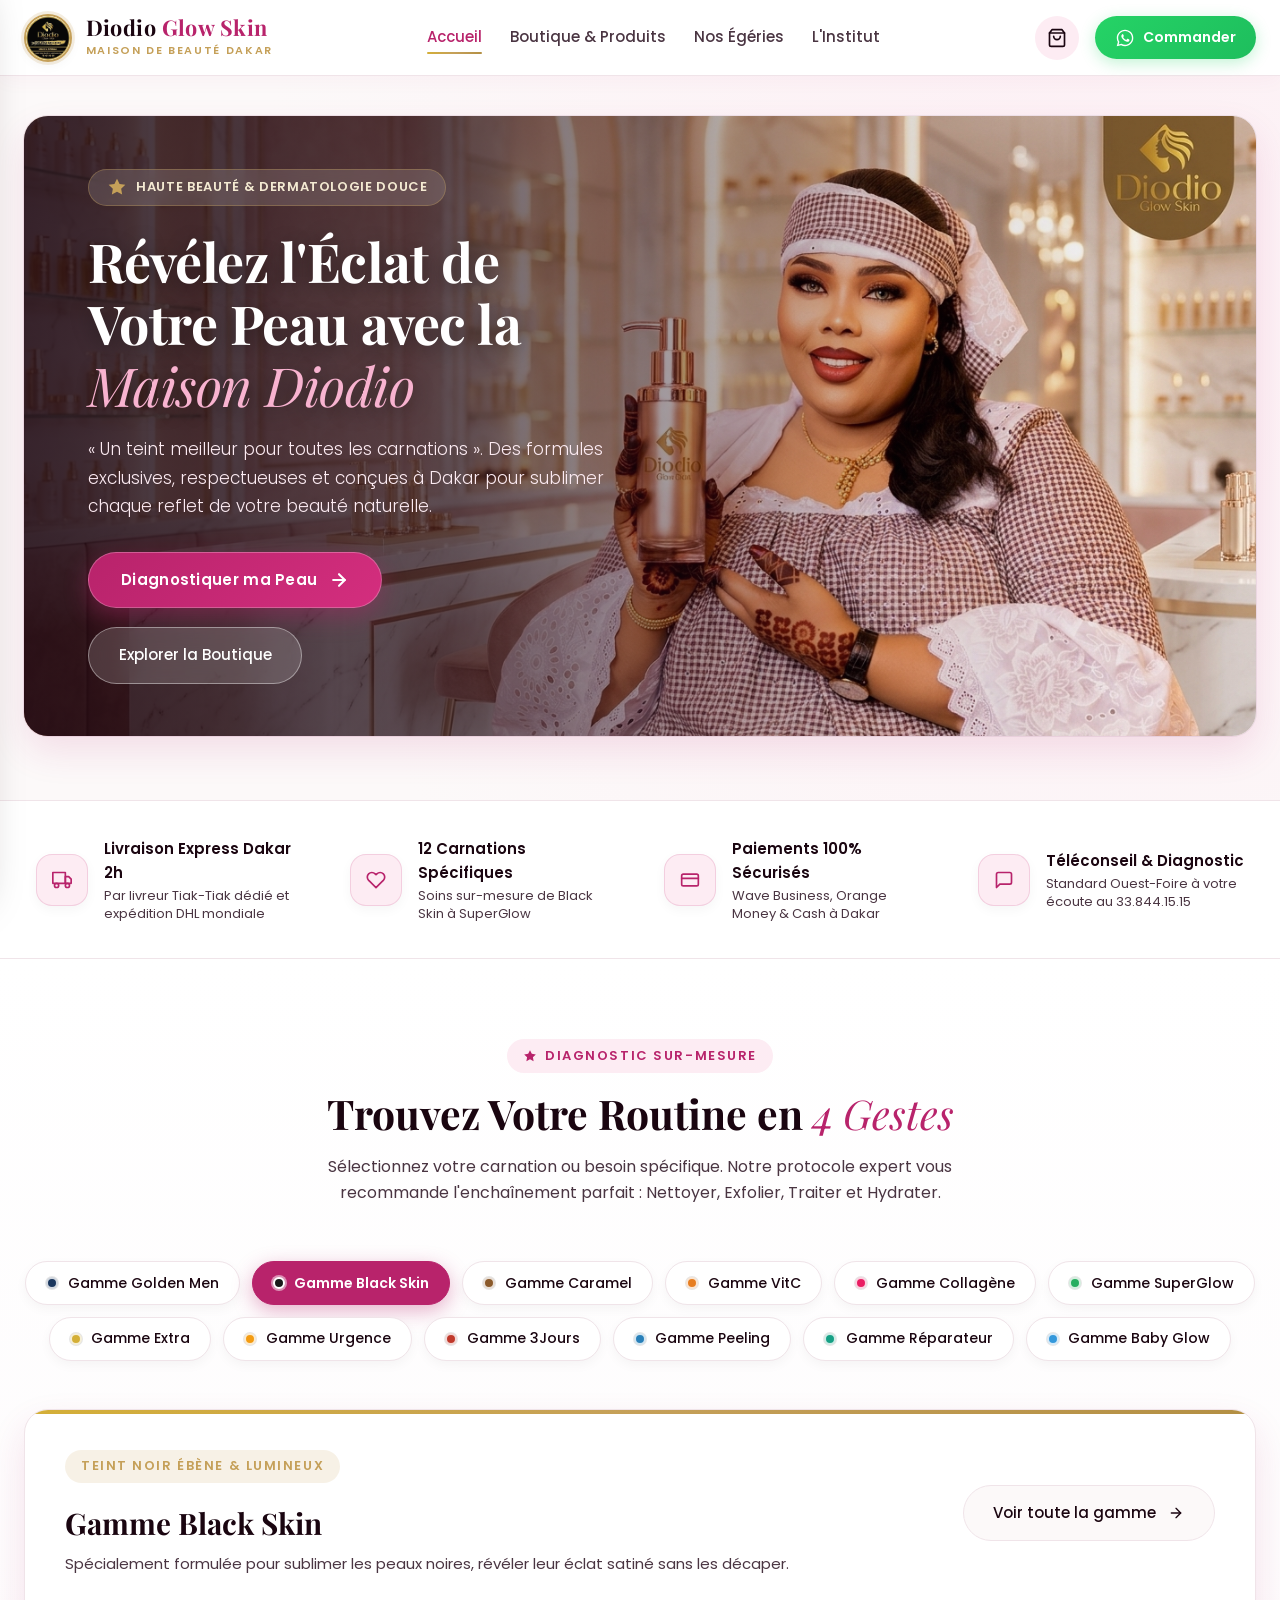
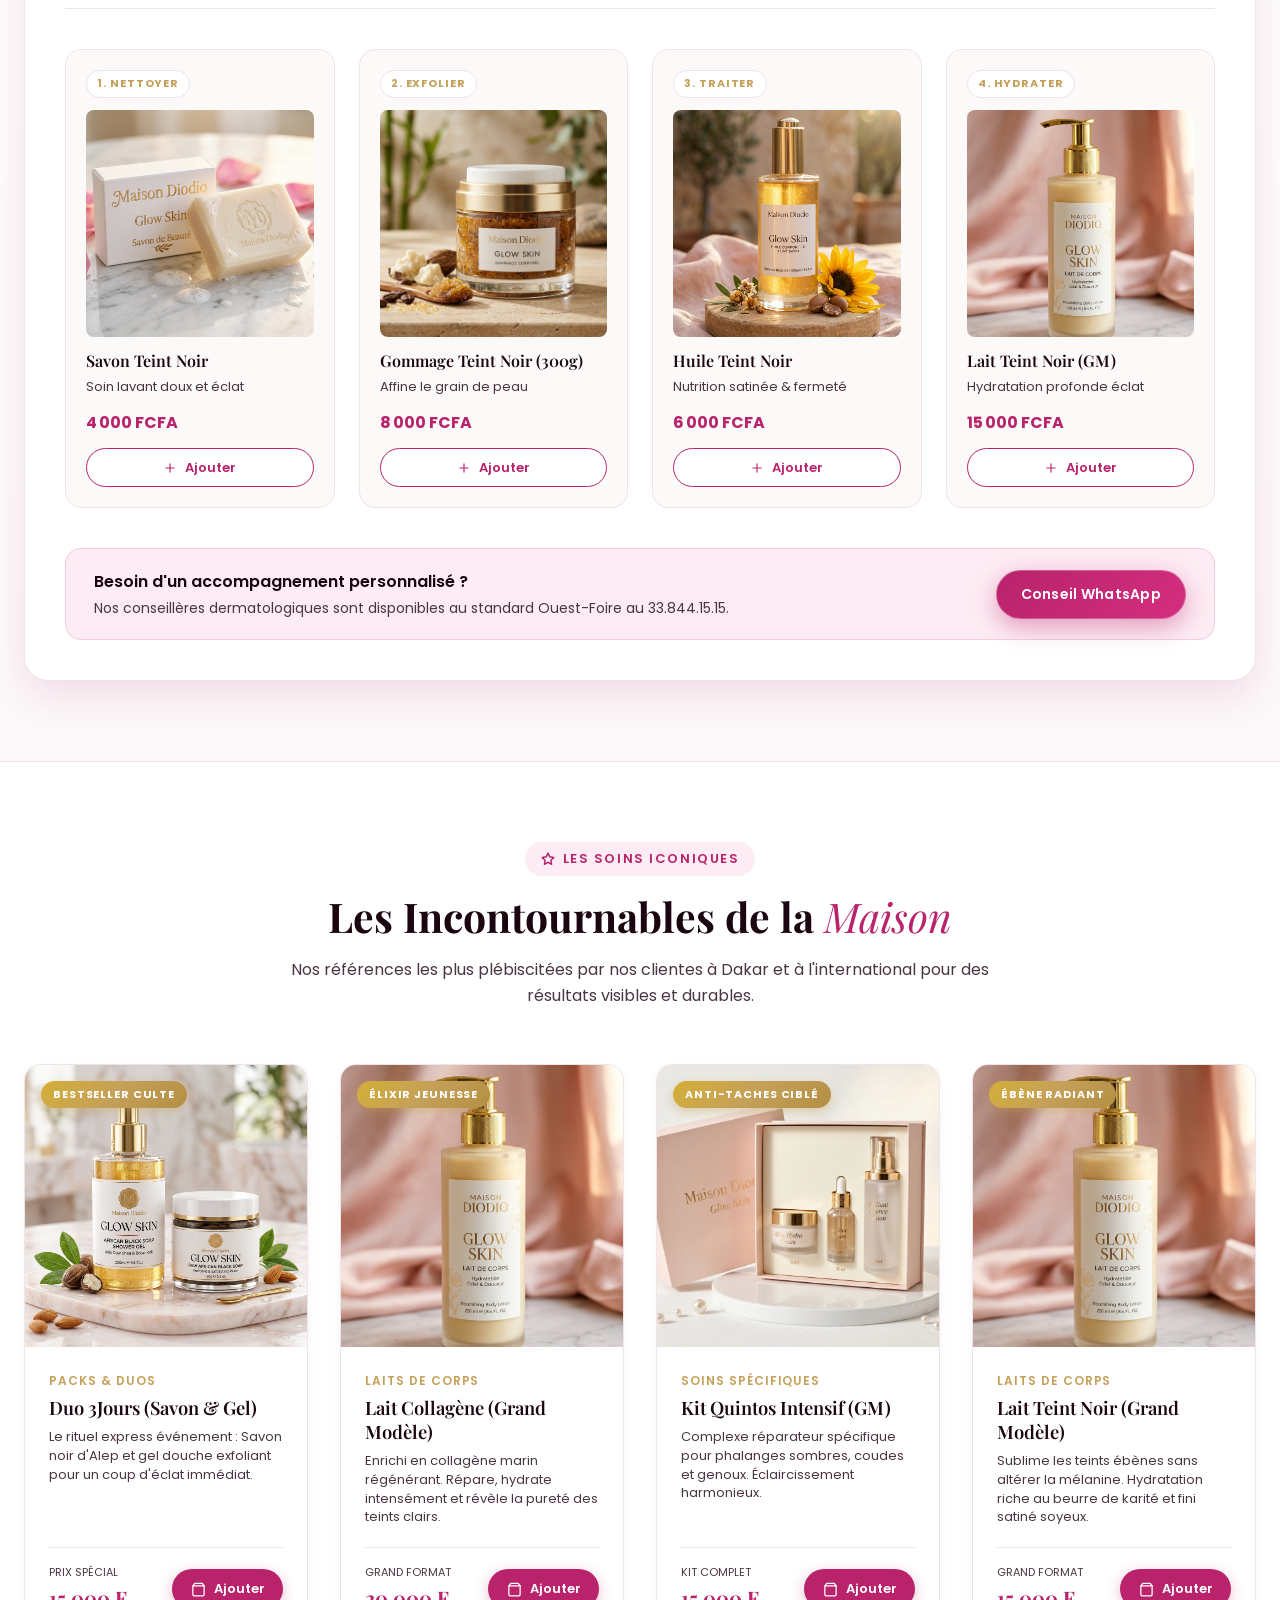
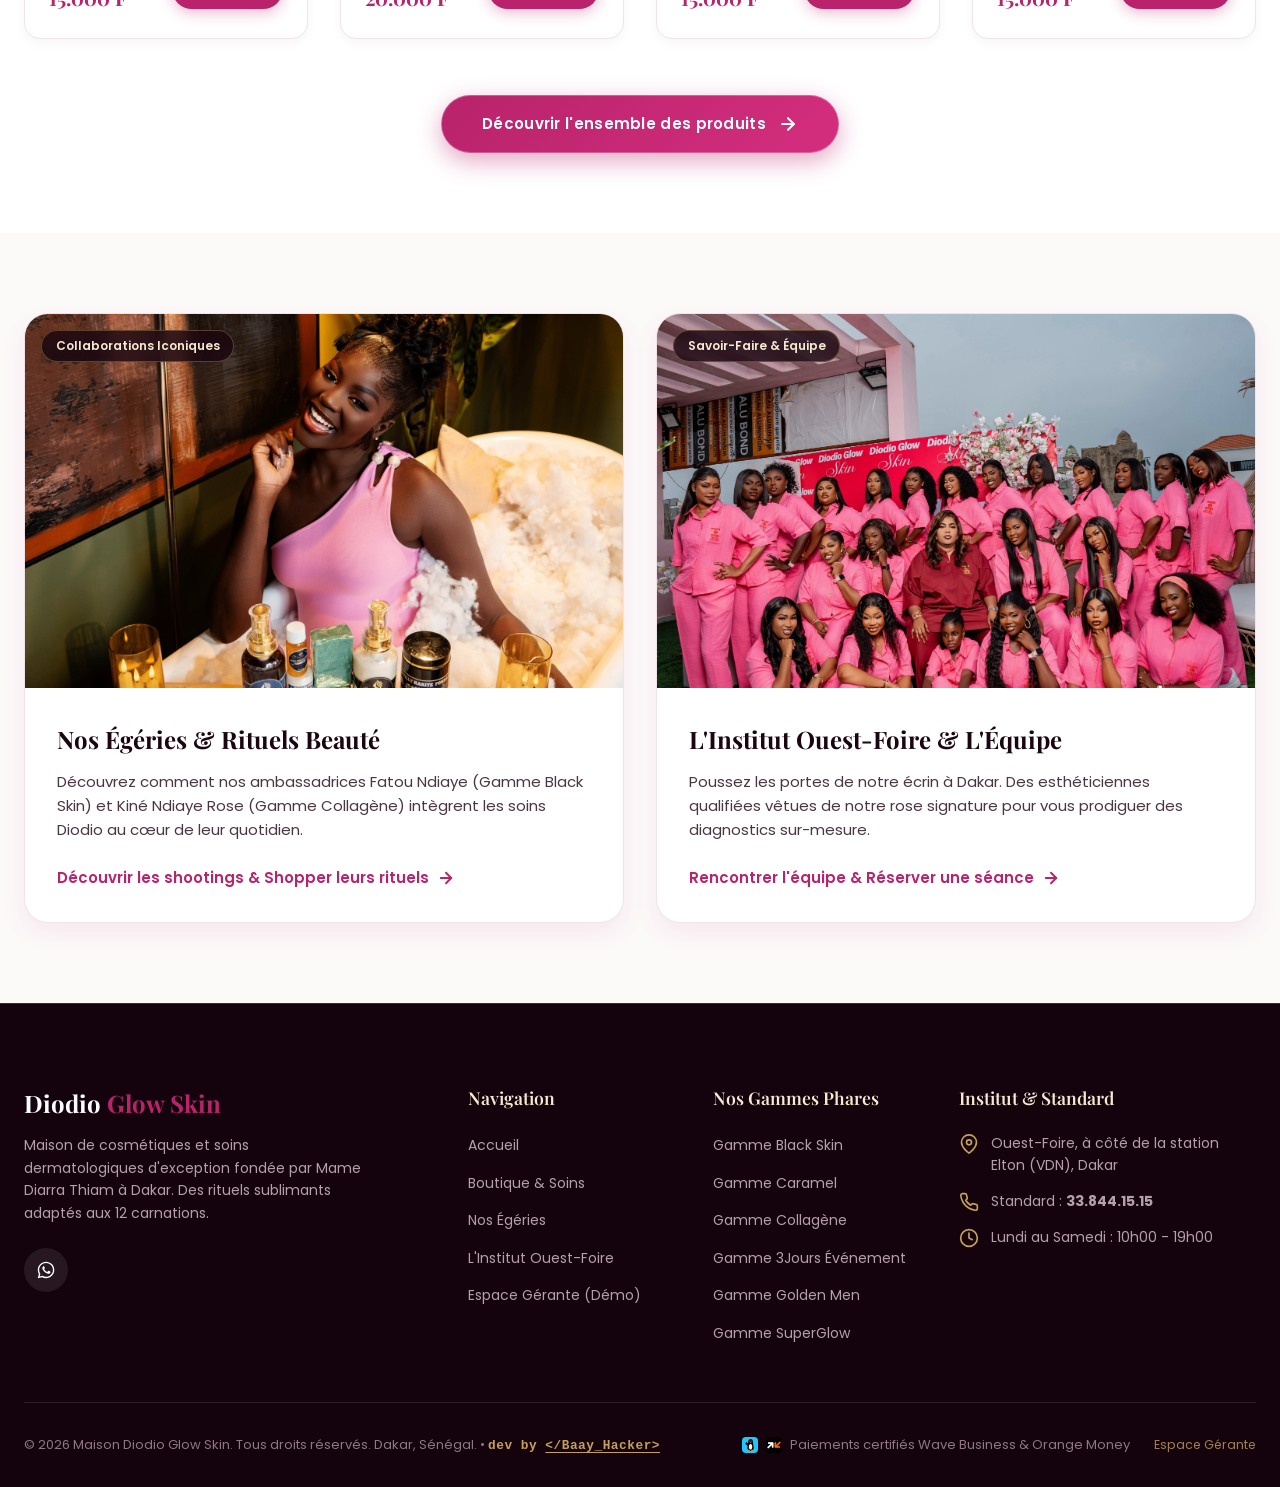
==== commit 9b6ae352: "feat: link developer signature </Baay_Hacker> to portfolio https://baay-faal.github.io/myportfolio" ====
--- a/index.html
+++ b/index.html
@@ -13,7 +13,7 @@
   <link href="https://fonts.googleapis.com/css2?family=Playfair+Display:ital,wght@0,400;0,600;0,700;1,400&family=Poppins:wght@300;400;500;600;700&display=swap" rel="stylesheet">
 
   <!-- Feuille de styles -->
-  <link rel="stylesheet" href="assets/css/style.css?v=2.4">
+  <link rel="stylesheet" href="assets/css/style.css?v=2.5">
 </head>
 <body>
 
@@ -519,7 +519,7 @@
       </div>
 
       <div class="footer-bottom-bar">
-        <p>&copy; 2026 Maison Diodio Glow Skin. Tous droits réservés. Dakar, Sénégal. • <span class="dev-signature" style="font-family: monospace; font-size: 0.8rem; color: var(--color-gold); font-weight: 600; letter-spacing: 0.04em;">dev by &lt;/Baay_Hacker&gt;</span></p>
+        <p>&copy; 2026 Maison Diodio Glow Skin. Tous droits réservés. Dakar, Sénégal. • <span class="dev-signature" style="font-family: monospace; font-size: 0.8rem; color: var(--color-gold); font-weight: 600; letter-spacing: 0.04em;">dev by <a href="https://baay-faal.github.io/myportfolio" target="_blank" rel="noopener noreferrer" style="color: var(--color-gold); text-decoration: underline; text-underline-offset: 3px; font-weight: 700; transition: all var(--transition-fast);">&lt;/Baay_Hacker&gt;</a></span></p>
         <div class="footer-bottom-links" style="display: flex; align-items: center; gap: 8px; flex-wrap: wrap;">
           <img src="assets/images/wave_official_icon.png" alt="Wave" width="16" height="16" style="border-radius: 4px;">
           <img src="assets/images/orange_money_official_icon.png" alt="Orange Money" width="16" height="16" style="border-radius: 4px;">
@@ -564,7 +564,7 @@
         </span>
         <span style="display: inline;">WhatsApp Direct</span>
       </a>
-      <p class="mobile-dev-signature" style="font-family: monospace; font-size: 0.72rem; color: var(--color-gold); text-align: center; margin: 0 0 0.5rem 0; font-weight: 600;">dev by &lt;/Baay_Hacker&gt;</p>
+      <p class="mobile-dev-signature" style="font-family: monospace; font-size: 0.72rem; color: var(--color-gold); text-align: center; margin: 0 0 0.5rem 0; font-weight: 600;">dev by <a href="https://baay-faal.github.io/myportfolio" target="_blank" rel="noopener noreferrer" style="color: var(--color-gold); text-decoration: underline; text-underline-offset: 3px; font-weight: 700; transition: all var(--transition-fast);">&lt;/Baay_Hacker&gt;</a></p>
       <p style="color: var(--color-dark-muted); text-align: center; margin: 0; line-height: 1.4;">
         Ouest-Foire, Dakar<br>Tél : 33.844.15.15
       </p>
@@ -621,6 +621,6 @@
 
   <!-- Script de données produits et applicatif -->
   <script src="data/produits_diodio.js"></script>
-  <script src="assets/js/app.js?v=2.4"></script>
+  <script src="assets/js/app.js?v=2.5"></script>
 </body>
 </html>
